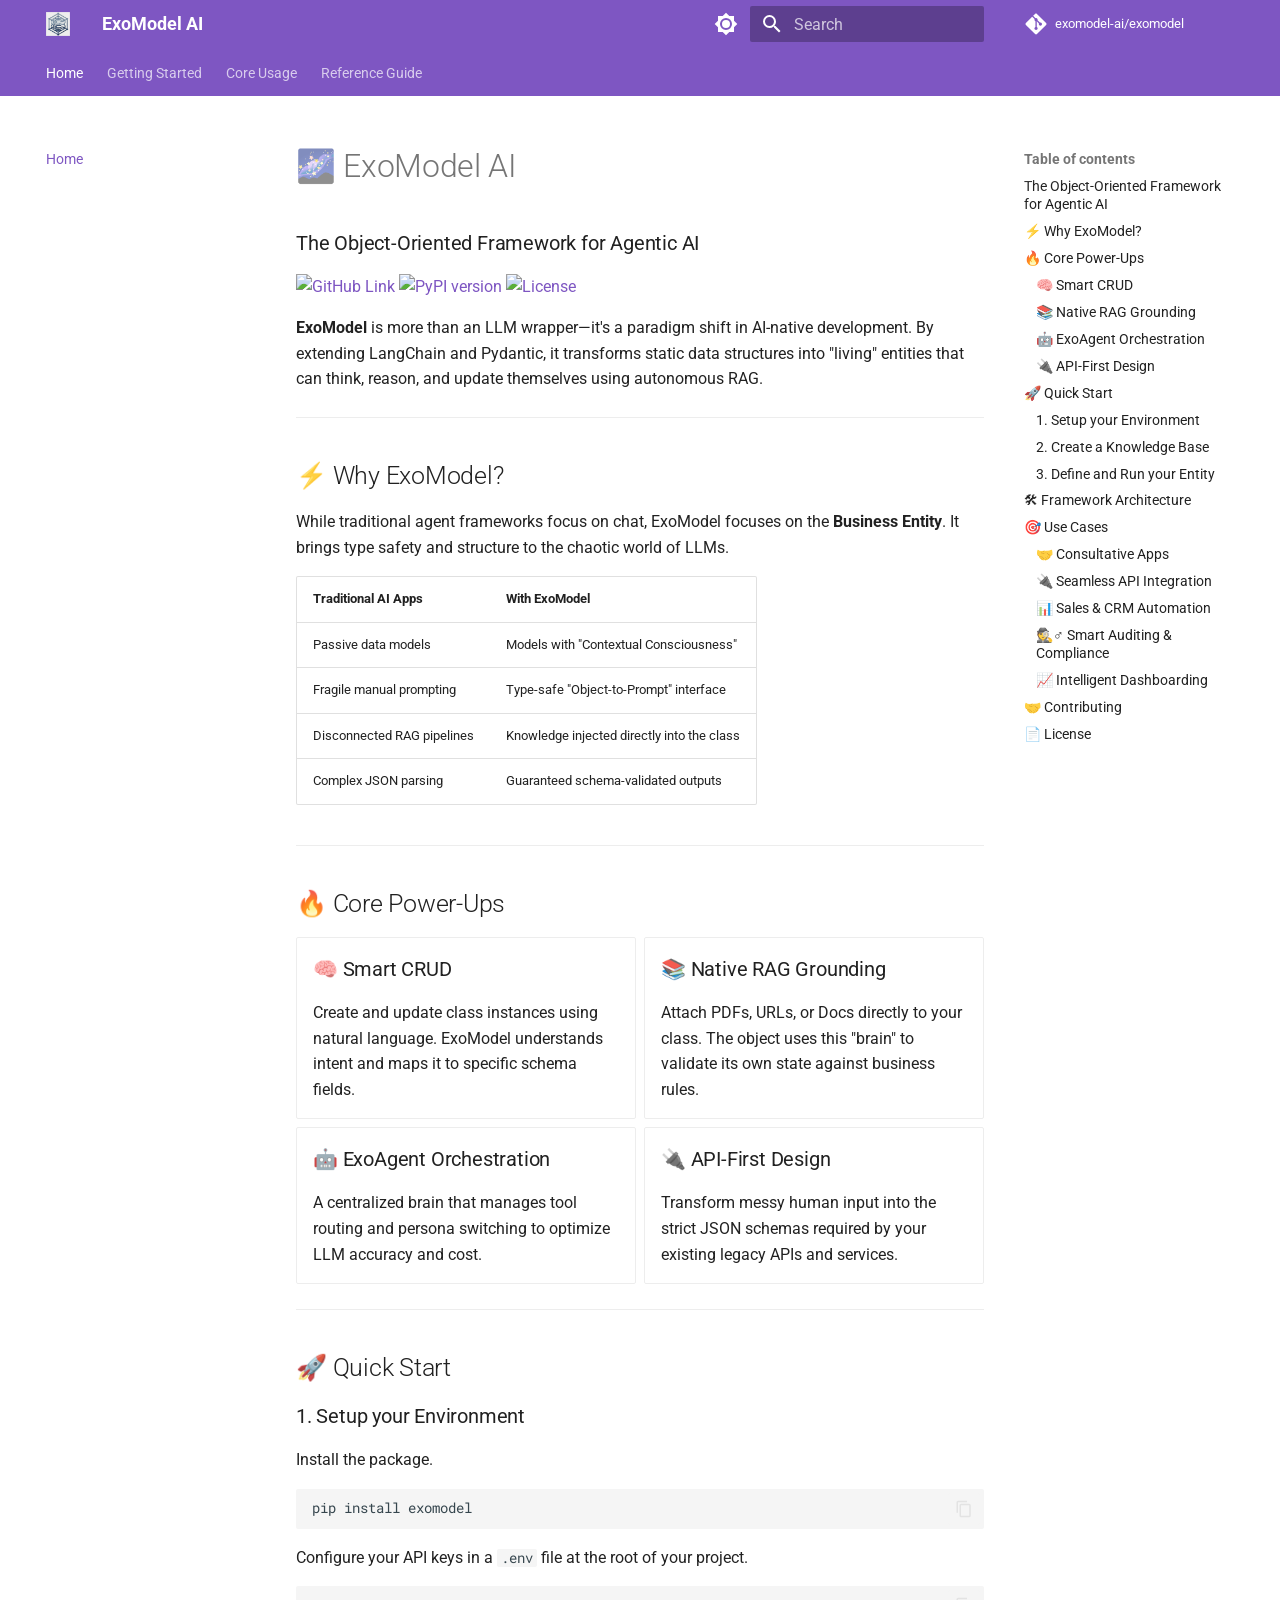
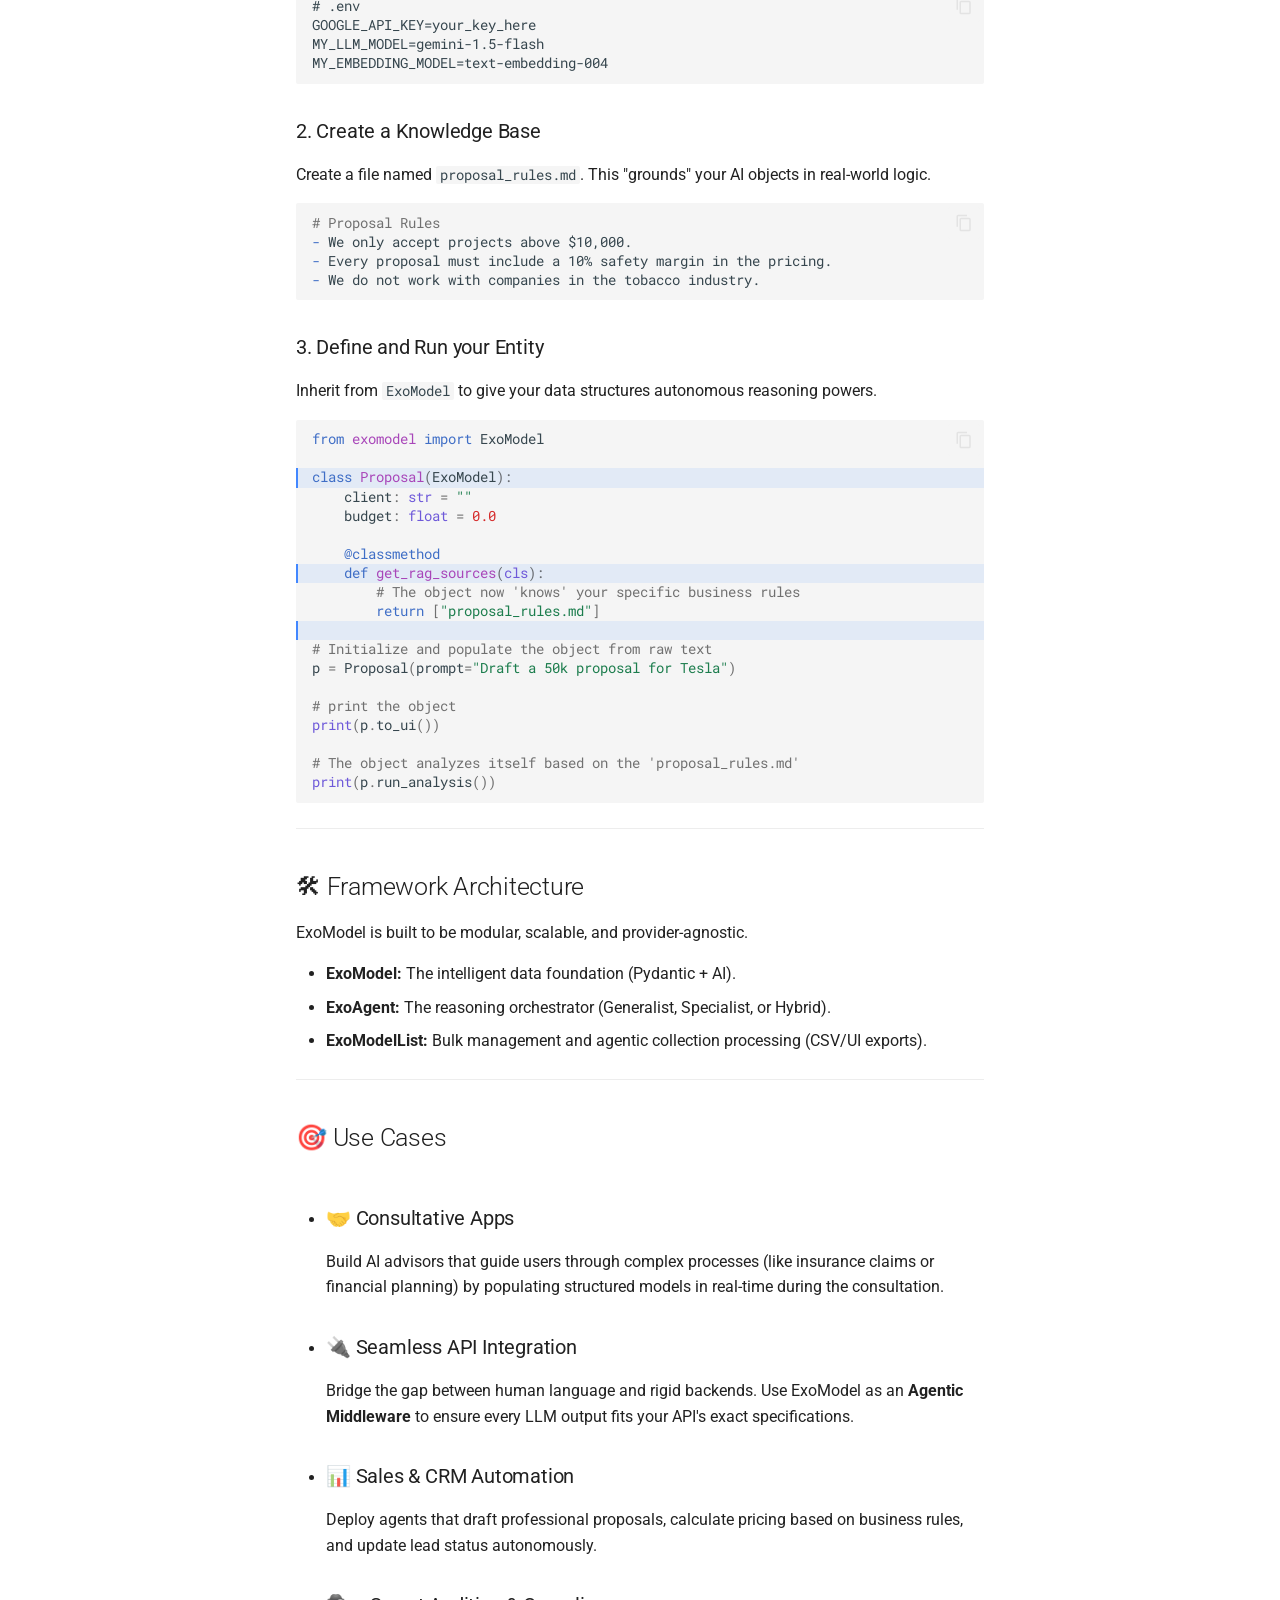
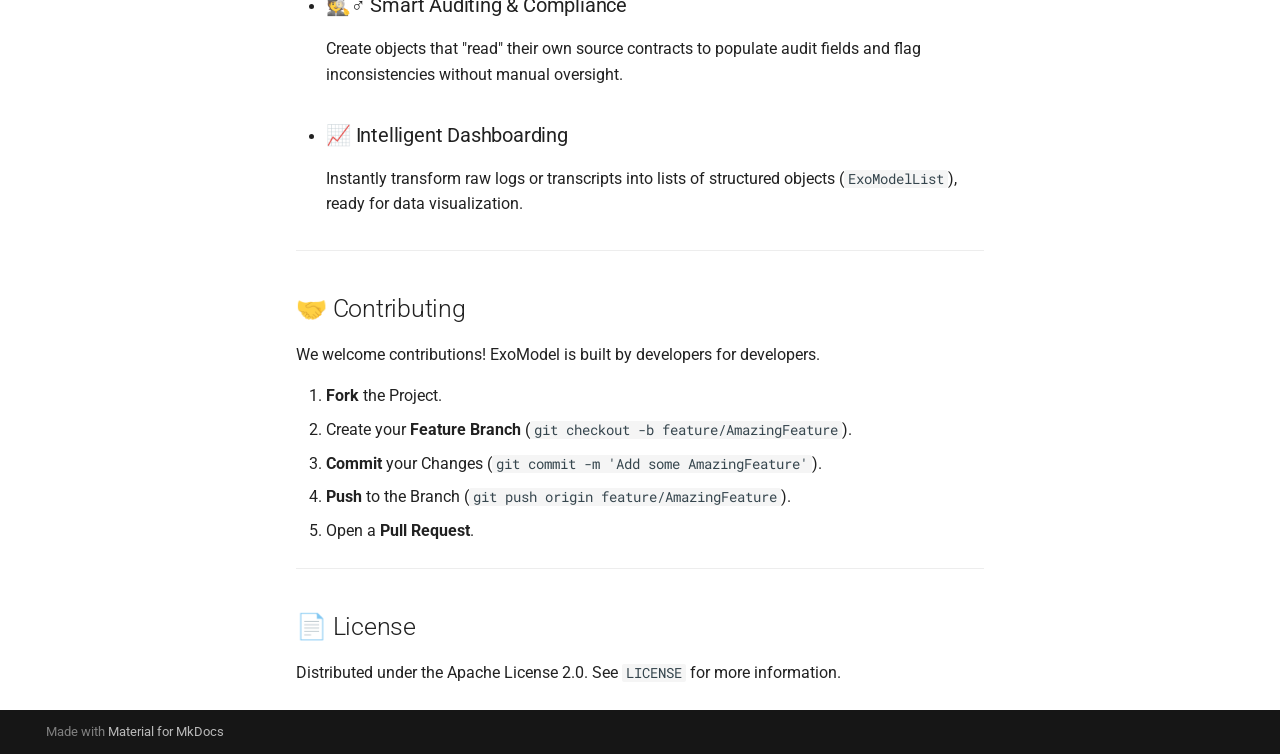
==== index.html @ 8e60407c "Deployed 3bc1220 with MkDocs version: 1.6.1" ====
<!doctype html>
<html lang="en" class="no-js">
  <head>
    
      <meta charset="utf-8">
      <meta name="viewport" content="width=device-width,initial-scale=1">
      
        <meta name="description" content="Object-Oriented Agentic AI Framework">
      
      
        <meta name="author" content="ExoModel Team">
      
      
        <link rel="canonical" href="https://exomodel.ai/">
      
      
      
        <link rel="next" href="getting-started/">
      
      
        
      
      
      <link rel="icon" href="assets/logo.png">
      <meta name="generator" content="mkdocs-1.6.1, mkdocs-material-9.7.6">
    
    
      
        <title>ExoModel AI</title>
      
    
    
      <link rel="stylesheet" href="assets/stylesheets/main.484c7ddc.min.css">
      
        
        <link rel="stylesheet" href="assets/stylesheets/palette.ab4e12ef.min.css">
      
      


    
    
      
    
    
      
        
        
        <link rel="preconnect" href="https://fonts.gstatic.com" crossorigin>
        <link rel="stylesheet" href="https://fonts.googleapis.com/css?family=Roboto:300,300i,400,400i,700,700i%7CRoboto+Mono:400,400i,700,700i&display=fallback">
        <style>:root{--md-text-font:"Roboto";--md-code-font:"Roboto Mono"}</style>
      
    
    
      <link rel="stylesheet" href="assets/_mkdocstrings.css">
    
    <script>__md_scope=new URL(".",location),__md_hash=e=>[...e].reduce(((e,_)=>(e<<5)-e+_.charCodeAt(0)),0),__md_get=(e,_=localStorage,t=__md_scope)=>JSON.parse(_.getItem(t.pathname+"."+e)),__md_set=(e,_,t=localStorage,a=__md_scope)=>{try{t.setItem(a.pathname+"."+e,JSON.stringify(_))}catch(e){}}</script>
    
      
  


  
  

<script id="__analytics">function __md_analytics(){function e(){dataLayer.push(arguments)}window.dataLayer=window.dataLayer||[],e("js",new Date),e("config","G-YH6DNQ1KSZ"),document.addEventListener("DOMContentLoaded",(function(){document.forms.search&&document.forms.search.query.addEventListener("blur",(function(){this.value&&e("event","search",{search_term:this.value})}));document$.subscribe((function(){var t=document.forms.feedback;if(void 0!==t)for(var a of t.querySelectorAll("[type=submit]"))a.addEventListener("click",(function(a){a.preventDefault();var n=document.location.pathname,d=this.getAttribute("data-md-value");e("event","feedback",{page:n,data:d}),t.firstElementChild.disabled=!0;var r=t.querySelector(".md-feedback__note [data-md-value='"+d+"']");r&&(r.hidden=!1)})),t.hidden=!1})),location$.subscribe((function(t){e("config","G-YH6DNQ1KSZ",{page_path:t.pathname})}))}));var t=document.createElement("script");t.async=!0,t.src="https://www.googletagmanager.com/gtag/js?id=G-YH6DNQ1KSZ",document.getElementById("__analytics").insertAdjacentElement("afterEnd",t)}</script>
  
    <script>"undefined"!=typeof __md_analytics&&__md_analytics()</script>
  

    
    
  </head>
  
  
    
    
      
    
    
    
    
    <body dir="ltr" data-md-color-scheme="default" data-md-color-primary="deep-purple" data-md-color-accent="indigo">
  
    
    <input class="md-toggle" data-md-toggle="drawer" type="checkbox" id="__drawer" autocomplete="off">
    <input class="md-toggle" data-md-toggle="search" type="checkbox" id="__search" autocomplete="off">
    <label class="md-overlay" for="__drawer"></label>
    <div data-md-component="skip">
      
        
        <a href="#exomodel-ai" class="md-skip">
          Skip to content
        </a>
      
    </div>
    <div data-md-component="announce">
      
    </div>
    
    
      

<header class="md-header" data-md-component="header">
  <nav class="md-header__inner md-grid" aria-label="Header">
    <a href="." title="ExoModel AI" class="md-header__button md-logo" aria-label="ExoModel AI" data-md-component="logo">
      
  <img src="assets/logo.png" alt="logo">

    </a>
    <label class="md-header__button md-icon" for="__drawer">
      
      <svg xmlns="http://www.w3.org/2000/svg" viewBox="0 0 24 24"><path d="M3 6h18v2H3zm0 5h18v2H3zm0 5h18v2H3z"/></svg>
    </label>
    <div class="md-header__title" data-md-component="header-title">
      <div class="md-header__ellipsis">
        <div class="md-header__topic">
          <span class="md-ellipsis">
            ExoModel AI
          </span>
        </div>
        <div class="md-header__topic" data-md-component="header-topic">
          <span class="md-ellipsis">
            
              Home
            
          </span>
        </div>
      </div>
    </div>
    
      
        <form class="md-header__option" data-md-component="palette">
  
    
    
    
    <input class="md-option" data-md-color-media="(prefers-color-scheme: light)" data-md-color-scheme="default" data-md-color-primary="deep-purple" data-md-color-accent="indigo"  aria-label="Switch to dark mode"  type="radio" name="__palette" id="__palette_0">
    
      <label class="md-header__button md-icon" title="Switch to dark mode" for="__palette_1" hidden>
        <svg xmlns="http://www.w3.org/2000/svg" viewBox="0 0 24 24"><path d="M12 8a4 4 0 0 0-4 4 4 4 0 0 0 4 4 4 4 0 0 0 4-4 4 4 0 0 0-4-4m0 10a6 6 0 0 1-6-6 6 6 0 0 1 6-6 6 6 0 0 1 6 6 6 6 0 0 1-6 6m8-9.31V4h-4.69L12 .69 8.69 4H4v4.69L.69 12 4 15.31V20h4.69L12 23.31 15.31 20H20v-4.69L23.31 12z"/></svg>
      </label>
    
  
    
    
    
    <input class="md-option" data-md-color-media="(prefers-color-scheme: dark)" data-md-color-scheme="slate" data-md-color-primary="deep-purple" data-md-color-accent="indigo"  aria-label="Switch to light mode"  type="radio" name="__palette" id="__palette_1">
    
      <label class="md-header__button md-icon" title="Switch to light mode" for="__palette_0" hidden>
        <svg xmlns="http://www.w3.org/2000/svg" viewBox="0 0 24 24"><path d="M12 18c-.89 0-1.74-.2-2.5-.55C11.56 16.5 13 14.42 13 12s-1.44-4.5-3.5-5.45C10.26 6.2 11.11 6 12 6a6 6 0 0 1 6 6 6 6 0 0 1-6 6m8-9.31V4h-4.69L12 .69 8.69 4H4v4.69L.69 12 4 15.31V20h4.69L12 23.31 15.31 20H20v-4.69L23.31 12z"/></svg>
      </label>
    
  
</form>
      
    
    
      <script>var palette=__md_get("__palette");if(palette&&palette.color){if("(prefers-color-scheme)"===palette.color.media){var media=matchMedia("(prefers-color-scheme: light)"),input=document.querySelector(media.matches?"[data-md-color-media='(prefers-color-scheme: light)']":"[data-md-color-media='(prefers-color-scheme: dark)']");palette.color.media=input.getAttribute("data-md-color-media"),palette.color.scheme=input.getAttribute("data-md-color-scheme"),palette.color.primary=input.getAttribute("data-md-color-primary"),palette.color.accent=input.getAttribute("data-md-color-accent")}for(var[key,value]of Object.entries(palette.color))document.body.setAttribute("data-md-color-"+key,value)}</script>
    
    
    
      
      
        <label class="md-header__button md-icon" for="__search">
          
          <svg xmlns="http://www.w3.org/2000/svg" viewBox="0 0 24 24"><path d="M9.5 3A6.5 6.5 0 0 1 16 9.5c0 1.61-.59 3.09-1.56 4.23l.27.27h.79l5 5-1.5 1.5-5-5v-.79l-.27-.27A6.52 6.52 0 0 1 9.5 16 6.5 6.5 0 0 1 3 9.5 6.5 6.5 0 0 1 9.5 3m0 2C7 5 5 7 5 9.5S7 14 9.5 14 14 12 14 9.5 12 5 9.5 5"/></svg>
        </label>
        <div class="md-search" data-md-component="search" role="dialog">
  <label class="md-search__overlay" for="__search"></label>
  <div class="md-search__inner" role="search">
    <form class="md-search__form" name="search">
      <input type="text" class="md-search__input" name="query" aria-label="Search" placeholder="Search" autocapitalize="off" autocorrect="off" autocomplete="off" spellcheck="false" data-md-component="search-query" required>
      <label class="md-search__icon md-icon" for="__search">
        
        <svg xmlns="http://www.w3.org/2000/svg" viewBox="0 0 24 24"><path d="M9.5 3A6.5 6.5 0 0 1 16 9.5c0 1.61-.59 3.09-1.56 4.23l.27.27h.79l5 5-1.5 1.5-5-5v-.79l-.27-.27A6.52 6.52 0 0 1 9.5 16 6.5 6.5 0 0 1 3 9.5 6.5 6.5 0 0 1 9.5 3m0 2C7 5 5 7 5 9.5S7 14 9.5 14 14 12 14 9.5 12 5 9.5 5"/></svg>
        
        <svg xmlns="http://www.w3.org/2000/svg" viewBox="0 0 24 24"><path d="M20 11v2H8l5.5 5.5-1.42 1.42L4.16 12l7.92-7.92L13.5 5.5 8 11z"/></svg>
      </label>
      <nav class="md-search__options" aria-label="Search">
        
        <button type="reset" class="md-search__icon md-icon" title="Clear" aria-label="Clear" tabindex="-1">
          
          <svg xmlns="http://www.w3.org/2000/svg" viewBox="0 0 24 24"><path d="M19 6.41 17.59 5 12 10.59 6.41 5 5 6.41 10.59 12 5 17.59 6.41 19 12 13.41 17.59 19 19 17.59 13.41 12z"/></svg>
        </button>
      </nav>
      
        <div class="md-search__suggest" data-md-component="search-suggest"></div>
      
    </form>
    <div class="md-search__output">
      <div class="md-search__scrollwrap" tabindex="0" data-md-scrollfix>
        <div class="md-search-result" data-md-component="search-result">
          <div class="md-search-result__meta">
            Initializing search
          </div>
          <ol class="md-search-result__list" role="presentation"></ol>
        </div>
      </div>
    </div>
  </div>
</div>
      
    
    
      <div class="md-header__source">
        <a href="https://github.com/exomodel-ai/exomodel" title="Go to repository" class="md-source" data-md-component="source">
  <div class="md-source__icon md-icon">
    
    <svg xmlns="http://www.w3.org/2000/svg" viewBox="0 0 448 512"><!--! Font Awesome Free 7.1.0 by @fontawesome - https://fontawesome.com License - https://fontawesome.com/license/free (Icons: CC BY 4.0, Fonts: SIL OFL 1.1, Code: MIT License) Copyright 2025 Fonticons, Inc.--><path d="M439.6 236.1 244 40.5c-5.4-5.5-12.8-8.5-20.4-8.5s-15 3-20.4 8.4L162.5 81l51.5 51.5c27.1-9.1 52.7 16.8 43.4 43.7l49.7 49.7c34.2-11.8 61.2 31 35.5 56.7-26.5 26.5-70.2-2.9-56-37.3L240.3 199v121.9c25.3 12.5 22.3 41.8 9.1 55-6.4 6.4-15.2 10.1-24.3 10.1s-17.8-3.6-24.3-10.1c-17.6-17.6-11.1-46.9 11.2-56v-123c-20.8-8.5-24.6-30.7-18.6-45L142.6 101 8.5 235.1C3 240.6 0 247.9 0 255.5s3 15 8.5 20.4l195.6 195.7c5.4 5.4 12.7 8.4 20.4 8.4s15-3 20.4-8.4l194.7-194.7c5.4-5.4 8.4-12.8 8.4-20.4s-3-15-8.4-20.4"/></svg>
  </div>
  <div class="md-source__repository">
    exomodel-ai/exomodel
  </div>
</a>
      </div>
    
  </nav>
  
</header>
    
    <div class="md-container" data-md-component="container">
      
      
        
          
            
<nav class="md-tabs" aria-label="Tabs" data-md-component="tabs">
  <div class="md-grid">
    <ul class="md-tabs__list">
      
        
  
  
  
    
  
  
    <li class="md-tabs__item md-tabs__item--active">
      <a href="." class="md-tabs__link">
        
  
  
    
  
  Home

      </a>
    </li>
  

      
        
  
  
  
  
    <li class="md-tabs__item">
      <a href="getting-started/" class="md-tabs__link">
        
  
  
    
  
  Getting Started

      </a>
    </li>
  

      
        
  
  
  
  
    <li class="md-tabs__item">
      <a href="usage/" class="md-tabs__link">
        
  
  
    
  
  Core Usage

      </a>
    </li>
  

      
        
  
  
  
  
    <li class="md-tabs__item">
      <a href="reference/" class="md-tabs__link">
        
  
  
    
  
  Reference Guide

      </a>
    </li>
  

      
    </ul>
  </div>
</nav>
          
        
      
      <main class="md-main" data-md-component="main">
        <div class="md-main__inner md-grid">
          
            
              
              <div class="md-sidebar md-sidebar--primary" data-md-component="sidebar" data-md-type="navigation" >
                <div class="md-sidebar__scrollwrap">
                  <div class="md-sidebar__inner">
                    


  


<nav class="md-nav md-nav--primary md-nav--lifted" aria-label="Navigation" data-md-level="0">
  <label class="md-nav__title" for="__drawer">
    <a href="." title="ExoModel AI" class="md-nav__button md-logo" aria-label="ExoModel AI" data-md-component="logo">
      
  <img src="assets/logo.png" alt="logo">

    </a>
    ExoModel AI
  </label>
  
    <div class="md-nav__source">
      <a href="https://github.com/exomodel-ai/exomodel" title="Go to repository" class="md-source" data-md-component="source">
  <div class="md-source__icon md-icon">
    
    <svg xmlns="http://www.w3.org/2000/svg" viewBox="0 0 448 512"><!--! Font Awesome Free 7.1.0 by @fontawesome - https://fontawesome.com License - https://fontawesome.com/license/free (Icons: CC BY 4.0, Fonts: SIL OFL 1.1, Code: MIT License) Copyright 2025 Fonticons, Inc.--><path d="M439.6 236.1 244 40.5c-5.4-5.5-12.8-8.5-20.4-8.5s-15 3-20.4 8.4L162.5 81l51.5 51.5c27.1-9.1 52.7 16.8 43.4 43.7l49.7 49.7c34.2-11.8 61.2 31 35.5 56.7-26.5 26.5-70.2-2.9-56-37.3L240.3 199v121.9c25.3 12.5 22.3 41.8 9.1 55-6.4 6.4-15.2 10.1-24.3 10.1s-17.8-3.6-24.3-10.1c-17.6-17.6-11.1-46.9 11.2-56v-123c-20.8-8.5-24.6-30.7-18.6-45L142.6 101 8.5 235.1C3 240.6 0 247.9 0 255.5s3 15 8.5 20.4l195.6 195.7c5.4 5.4 12.7 8.4 20.4 8.4s15-3 20.4-8.4l194.7-194.7c5.4-5.4 8.4-12.8 8.4-20.4s-3-15-8.4-20.4"/></svg>
  </div>
  <div class="md-source__repository">
    exomodel-ai/exomodel
  </div>
</a>
    </div>
  
  <ul class="md-nav__list" data-md-scrollfix>
    
      
      
  
  
    
  
  
  
    <li class="md-nav__item md-nav__item--active">
      
      <input class="md-nav__toggle md-toggle" type="checkbox" id="__toc">
      
      
        
      
      
        <label class="md-nav__link md-nav__link--active" for="__toc">
          
  
  
  <span class="md-ellipsis">
    
  
    Home
  

    
  </span>
  
  

          <span class="md-nav__icon md-icon"></span>
        </label>
      
      <a href="." class="md-nav__link md-nav__link--active">
        
  
  
  <span class="md-ellipsis">
    
  
    Home
  

    
  </span>
  
  

      </a>
      
        

<nav class="md-nav md-nav--secondary" aria-label="Table of contents">
  
  
  
    
  
  
    <label class="md-nav__title" for="__toc">
      <span class="md-nav__icon md-icon"></span>
      Table of contents
    </label>
    <ul class="md-nav__list" data-md-component="toc" data-md-scrollfix>
      
        <li class="md-nav__item">
  <a href="#the-object-oriented-framework-for-agentic-ai" class="md-nav__link">
    <span class="md-ellipsis">
      
        The Object-Oriented Framework for Agentic AI
      
    </span>
  </a>
  
</li>
      
        <li class="md-nav__item">
  <a href="#why-exomodel" class="md-nav__link">
    <span class="md-ellipsis">
      
        ⚡ Why ExoModel?
      
    </span>
  </a>
  
</li>
      
        <li class="md-nav__item">
  <a href="#core-power-ups" class="md-nav__link">
    <span class="md-ellipsis">
      
        🔥 Core Power-Ups
      
    </span>
  </a>
  
    <nav class="md-nav" aria-label="🔥 Core Power-Ups">
      <ul class="md-nav__list">
        
          <li class="md-nav__item">
  <a href="#smart-crud" class="md-nav__link">
    <span class="md-ellipsis">
      
        🧠 Smart CRUD
      
    </span>
  </a>
  
</li>
        
          <li class="md-nav__item">
  <a href="#native-rag-grounding" class="md-nav__link">
    <span class="md-ellipsis">
      
        📚 Native RAG Grounding
      
    </span>
  </a>
  
</li>
        
          <li class="md-nav__item">
  <a href="#exoagent-orchestration" class="md-nav__link">
    <span class="md-ellipsis">
      
        🤖 ExoAgent Orchestration
      
    </span>
  </a>
  
</li>
        
          <li class="md-nav__item">
  <a href="#api-first-design" class="md-nav__link">
    <span class="md-ellipsis">
      
        🔌 API-First Design
      
    </span>
  </a>
  
</li>
        
      </ul>
    </nav>
  
</li>
      
        <li class="md-nav__item">
  <a href="#quick-start" class="md-nav__link">
    <span class="md-ellipsis">
      
        🚀 Quick Start
      
    </span>
  </a>
  
    <nav class="md-nav" aria-label="🚀 Quick Start">
      <ul class="md-nav__list">
        
          <li class="md-nav__item">
  <a href="#1-setup-your-environment" class="md-nav__link">
    <span class="md-ellipsis">
      
        1. Setup your Environment
      
    </span>
  </a>
  
</li>
        
          <li class="md-nav__item">
  <a href="#2-create-a-knowledge-base" class="md-nav__link">
    <span class="md-ellipsis">
      
        2. Create a Knowledge Base
      
    </span>
  </a>
  
</li>
        
          <li class="md-nav__item">
  <a href="#3-define-and-run-your-entity" class="md-nav__link">
    <span class="md-ellipsis">
      
        3. Define and Run your Entity
      
    </span>
  </a>
  
</li>
        
      </ul>
    </nav>
  
</li>
      
        <li class="md-nav__item">
  <a href="#framework-architecture" class="md-nav__link">
    <span class="md-ellipsis">
      
        🛠 Framework Architecture
      
    </span>
  </a>
  
</li>
      
        <li class="md-nav__item">
  <a href="#use-cases" class="md-nav__link">
    <span class="md-ellipsis">
      
        🎯 Use Cases
      
    </span>
  </a>
  
    <nav class="md-nav" aria-label="🎯 Use Cases">
      <ul class="md-nav__list">
        
          <li class="md-nav__item">
  <a href="#consultative-apps" class="md-nav__link">
    <span class="md-ellipsis">
      
        🤝 Consultative Apps
      
    </span>
  </a>
  
</li>
        
          <li class="md-nav__item">
  <a href="#seamless-api-integration" class="md-nav__link">
    <span class="md-ellipsis">
      
        🔌 Seamless API Integration
      
    </span>
  </a>
  
</li>
        
          <li class="md-nav__item">
  <a href="#sales-crm-automation" class="md-nav__link">
    <span class="md-ellipsis">
      
        📊 Sales &amp; CRM Automation
      
    </span>
  </a>
  
</li>
        
          <li class="md-nav__item">
  <a href="#smart-auditing-compliance" class="md-nav__link">
    <span class="md-ellipsis">
      
        🕵️♂️ Smart Auditing &amp; Compliance
      
    </span>
  </a>
  
</li>
        
          <li class="md-nav__item">
  <a href="#intelligent-dashboarding" class="md-nav__link">
    <span class="md-ellipsis">
      
        📈 Intelligent Dashboarding
      
    </span>
  </a>
  
</li>
        
      </ul>
    </nav>
  
</li>
      
        <li class="md-nav__item">
  <a href="#contributing" class="md-nav__link">
    <span class="md-ellipsis">
      
        🤝 Contributing
      
    </span>
  </a>
  
</li>
      
        <li class="md-nav__item">
  <a href="#license" class="md-nav__link">
    <span class="md-ellipsis">
      
        📄 License
      
    </span>
  </a>
  
</li>
      
    </ul>
  
</nav>
      
    </li>
  

    
      
      
  
  
  
  
    <li class="md-nav__item">
      <a href="getting-started/" class="md-nav__link">
        
  
  
  <span class="md-ellipsis">
    
  
    Getting Started
  

    
  </span>
  
  

      </a>
    </li>
  

    
      
      
  
  
  
  
    <li class="md-nav__item">
      <a href="usage/" class="md-nav__link">
        
  
  
  <span class="md-ellipsis">
    
  
    Core Usage
  

    
  </span>
  
  

      </a>
    </li>
  

    
      
      
  
  
  
  
    <li class="md-nav__item">
      <a href="reference/" class="md-nav__link">
        
  
  
  <span class="md-ellipsis">
    
  
    Reference Guide
  

    
  </span>
  
  

      </a>
    </li>
  

    
  </ul>
</nav>
                  </div>
                </div>
              </div>
            
            
              
              <div class="md-sidebar md-sidebar--secondary" data-md-component="sidebar" data-md-type="toc" >
                <div class="md-sidebar__scrollwrap">
                  <div class="md-sidebar__inner">
                    

<nav class="md-nav md-nav--secondary" aria-label="Table of contents">
  
  
  
    
  
  
    <label class="md-nav__title" for="__toc">
      <span class="md-nav__icon md-icon"></span>
      Table of contents
    </label>
    <ul class="md-nav__list" data-md-component="toc" data-md-scrollfix>
      
        <li class="md-nav__item">
  <a href="#the-object-oriented-framework-for-agentic-ai" class="md-nav__link">
    <span class="md-ellipsis">
      
        The Object-Oriented Framework for Agentic AI
      
    </span>
  </a>
  
</li>
      
        <li class="md-nav__item">
  <a href="#why-exomodel" class="md-nav__link">
    <span class="md-ellipsis">
      
        ⚡ Why ExoModel?
      
    </span>
  </a>
  
</li>
      
        <li class="md-nav__item">
  <a href="#core-power-ups" class="md-nav__link">
    <span class="md-ellipsis">
      
        🔥 Core Power-Ups
      
    </span>
  </a>
  
    <nav class="md-nav" aria-label="🔥 Core Power-Ups">
      <ul class="md-nav__list">
        
          <li class="md-nav__item">
  <a href="#smart-crud" class="md-nav__link">
    <span class="md-ellipsis">
      
        🧠 Smart CRUD
      
    </span>
  </a>
  
</li>
        
          <li class="md-nav__item">
  <a href="#native-rag-grounding" class="md-nav__link">
    <span class="md-ellipsis">
      
        📚 Native RAG Grounding
      
    </span>
  </a>
  
</li>
        
          <li class="md-nav__item">
  <a href="#exoagent-orchestration" class="md-nav__link">
    <span class="md-ellipsis">
      
        🤖 ExoAgent Orchestration
      
    </span>
  </a>
  
</li>
        
          <li class="md-nav__item">
  <a href="#api-first-design" class="md-nav__link">
    <span class="md-ellipsis">
      
        🔌 API-First Design
      
    </span>
  </a>
  
</li>
        
      </ul>
    </nav>
  
</li>
      
        <li class="md-nav__item">
  <a href="#quick-start" class="md-nav__link">
    <span class="md-ellipsis">
      
        🚀 Quick Start
      
    </span>
  </a>
  
    <nav class="md-nav" aria-label="🚀 Quick Start">
      <ul class="md-nav__list">
        
          <li class="md-nav__item">
  <a href="#1-setup-your-environment" class="md-nav__link">
    <span class="md-ellipsis">
      
        1. Setup your Environment
      
    </span>
  </a>
  
</li>
        
          <li class="md-nav__item">
  <a href="#2-create-a-knowledge-base" class="md-nav__link">
    <span class="md-ellipsis">
      
        2. Create a Knowledge Base
      
    </span>
  </a>
  
</li>
        
          <li class="md-nav__item">
  <a href="#3-define-and-run-your-entity" class="md-nav__link">
    <span class="md-ellipsis">
      
        3. Define and Run your Entity
      
    </span>
  </a>
  
</li>
        
      </ul>
    </nav>
  
</li>
      
        <li class="md-nav__item">
  <a href="#framework-architecture" class="md-nav__link">
    <span class="md-ellipsis">
      
        🛠 Framework Architecture
      
    </span>
  </a>
  
</li>
      
        <li class="md-nav__item">
  <a href="#use-cases" class="md-nav__link">
    <span class="md-ellipsis">
      
        🎯 Use Cases
      
    </span>
  </a>
  
    <nav class="md-nav" aria-label="🎯 Use Cases">
      <ul class="md-nav__list">
        
          <li class="md-nav__item">
  <a href="#consultative-apps" class="md-nav__link">
    <span class="md-ellipsis">
      
        🤝 Consultative Apps
      
    </span>
  </a>
  
</li>
        
          <li class="md-nav__item">
  <a href="#seamless-api-integration" class="md-nav__link">
    <span class="md-ellipsis">
      
        🔌 Seamless API Integration
      
    </span>
  </a>
  
</li>
        
          <li class="md-nav__item">
  <a href="#sales-crm-automation" class="md-nav__link">
    <span class="md-ellipsis">
      
        📊 Sales &amp; CRM Automation
      
    </span>
  </a>
  
</li>
        
          <li class="md-nav__item">
  <a href="#smart-auditing-compliance" class="md-nav__link">
    <span class="md-ellipsis">
      
        🕵️♂️ Smart Auditing &amp; Compliance
      
    </span>
  </a>
  
</li>
        
          <li class="md-nav__item">
  <a href="#intelligent-dashboarding" class="md-nav__link">
    <span class="md-ellipsis">
      
        📈 Intelligent Dashboarding
      
    </span>
  </a>
  
</li>
        
      </ul>
    </nav>
  
</li>
      
        <li class="md-nav__item">
  <a href="#contributing" class="md-nav__link">
    <span class="md-ellipsis">
      
        🤝 Contributing
      
    </span>
  </a>
  
</li>
      
        <li class="md-nav__item">
  <a href="#license" class="md-nav__link">
    <span class="md-ellipsis">
      
        📄 License
      
    </span>
  </a>
  
</li>
      
    </ul>
  
</nav>
                  </div>
                </div>
              </div>
            
          
          
            <div class="md-content" data-md-component="content">
              
              <article class="md-content__inner md-typeset">
                
                  


  
  


<h1 id="exomodel-ai">🌌 ExoModel AI</h1>
<h3 id="the-object-oriented-framework-for-agentic-ai">The Object-Oriented Framework for Agentic AI</h3>
<p><a href="https://github.com/exomodel-ai/exomodel"><img alt="GitHub Link" src="https://img.shields.io/badge/GitHub-Link-blue" /></a>
<a href="https://pypi.org/project/exomodel/"><img alt="PyPI version" src="https://img.shields.io/pypi/v/exomodel?color=blue" /></a>
<a href="https://github.com/exomodel-ai/exomodel/blob/main/LICENSE"><img alt="License" src="https://img.shields.io/github/license/exomodel-ai/exomodel" /></a></p>
<p><strong>ExoModel</strong> is more than an LLM wrapper—it's a paradigm shift in AI-native development. By extending LangChain and Pydantic, it transforms static data structures into "living" entities that can think, reason, and update themselves using autonomous RAG.</p>
<hr />
<h2 id="why-exomodel">⚡ Why ExoModel?</h2>
<p>While traditional agent frameworks focus on chat, ExoModel focuses on the <strong>Business Entity</strong>. It brings type safety and structure to the chaotic world of LLMs.</p>
<table>
<thead>
<tr>
<th style="text-align: left;">Traditional AI Apps</th>
<th style="text-align: left;">With ExoModel</th>
</tr>
</thead>
<tbody>
<tr>
<td style="text-align: left;">Passive data models</td>
<td style="text-align: left;">Models with "Contextual Consciousness"</td>
</tr>
<tr>
<td style="text-align: left;">Fragile manual prompting</td>
<td style="text-align: left;">Type-safe "Object-to-Prompt" interface</td>
</tr>
<tr>
<td style="text-align: left;">Disconnected RAG pipelines</td>
<td style="text-align: left;">Knowledge injected directly into the class</td>
</tr>
<tr>
<td style="text-align: left;">Complex JSON parsing</td>
<td style="text-align: left;">Guaranteed schema-validated outputs</td>
</tr>
</tbody>
</table>
<hr />
<h2 id="core-power-ups">🔥 Core Power-Ups</h2>
<div class="grid cards">
<ul>
<li>
<h3 id="smart-crud">🧠 Smart CRUD</h3>
<p>Create and update class instances using natural language. ExoModel understands intent and maps it to specific schema fields.</p>
</li>
<li>
<h3 id="native-rag-grounding">📚 Native RAG Grounding</h3>
<p>Attach PDFs, URLs, or Docs directly to your class. The object uses this "brain" to validate its own state against business rules.</p>
</li>
<li>
<h3 id="exoagent-orchestration">🤖 ExoAgent Orchestration</h3>
<p>A centralized brain that manages tool routing and persona switching to optimize LLM accuracy and cost.</p>
</li>
<li>
<h3 id="api-first-design">🔌 API-First Design</h3>
<p>Transform messy human input into the strict JSON schemas required by your existing legacy APIs and services.</p>
</li>
</ul>
</div>
<hr />
<h2 id="quick-start">🚀 Quick Start</h2>
<h3 id="1-setup-your-environment">1. Setup your Environment</h3>
<p>Install the package. </p>
<div class="highlight"><pre><span></span><code><a id="__codelineno-0-1" name="__codelineno-0-1" href="#__codelineno-0-1"></a>pip<span class="w"> </span>install<span class="w"> </span>exomodel
</code></pre></div>
<p>Configure your API keys in a <code>.env</code> file at the root of your project.</p>
<div class="highlight"><pre><span></span><code><a id="__codelineno-1-1" name="__codelineno-1-1" href="#__codelineno-1-1"></a># .env
<a id="__codelineno-1-2" name="__codelineno-1-2" href="#__codelineno-1-2"></a>GOOGLE_API_KEY=your_key_here
<a id="__codelineno-1-3" name="__codelineno-1-3" href="#__codelineno-1-3"></a>MY_LLM_MODEL=gemini-1.5-flash
<a id="__codelineno-1-4" name="__codelineno-1-4" href="#__codelineno-1-4"></a>MY_EMBEDDING_MODEL=text-embedding-004
</code></pre></div>
<h3 id="2-create-a-knowledge-base">2. Create a Knowledge Base</h3>
<p>Create a file named <code>proposal_rules.md</code>. This "grounds" your AI objects in real-world logic.</p>
<div class="highlight"><pre><span></span><code><a id="__codelineno-2-1" name="__codelineno-2-1" href="#__codelineno-2-1"></a><span class="gh"># Proposal Rules</span>
<a id="__codelineno-2-2" name="__codelineno-2-2" href="#__codelineno-2-2"></a><span class="k">-</span><span class="w"> </span>We only accept projects above $10,000.
<a id="__codelineno-2-3" name="__codelineno-2-3" href="#__codelineno-2-3"></a><span class="k">-</span><span class="w"> </span>Every proposal must include a 10% safety margin in the pricing.
<a id="__codelineno-2-4" name="__codelineno-2-4" href="#__codelineno-2-4"></a><span class="k">-</span><span class="w"> </span>We do not work with companies in the tobacco industry.
</code></pre></div>
<h3 id="3-define-and-run-your-entity">3. Define and Run your Entity</h3>
<p>Inherit from <code>ExoModel</code> to give your data structures autonomous reasoning powers.</p>
<div class="highlight"><pre><span></span><code><a id="__codelineno-3-1" name="__codelineno-3-1" href="#__codelineno-3-1"></a><span class="kn">from</span><span class="w"> </span><span class="nn">exomodel</span><span class="w"> </span><span class="kn">import</span> <span class="n">ExoModel</span>
<a id="__codelineno-3-2" name="__codelineno-3-2" href="#__codelineno-3-2"></a>
<a id="__codelineno-3-3" name="__codelineno-3-3" href="#__codelineno-3-3"></a><span class="hll"><span class="k">class</span><span class="w"> </span><span class="nc">Proposal</span><span class="p">(</span><span class="n">ExoModel</span><span class="p">):</span>
</span><a id="__codelineno-3-4" name="__codelineno-3-4" href="#__codelineno-3-4"></a>    <span class="n">client</span><span class="p">:</span> <span class="nb">str</span> <span class="o">=</span> <span class="s2">&quot;&quot;</span>
<a id="__codelineno-3-5" name="__codelineno-3-5" href="#__codelineno-3-5"></a>    <span class="n">budget</span><span class="p">:</span> <span class="nb">float</span> <span class="o">=</span> <span class="mf">0.0</span>
<a id="__codelineno-3-6" name="__codelineno-3-6" href="#__codelineno-3-6"></a>
<a id="__codelineno-3-7" name="__codelineno-3-7" href="#__codelineno-3-7"></a>    <span class="nd">@classmethod</span>
<a id="__codelineno-3-8" name="__codelineno-3-8" href="#__codelineno-3-8"></a><span class="hll">    <span class="k">def</span><span class="w"> </span><span class="nf">get_rag_sources</span><span class="p">(</span><span class="bp">cls</span><span class="p">):</span>
</span><a id="__codelineno-3-9" name="__codelineno-3-9" href="#__codelineno-3-9"></a>        <span class="c1"># The object now &#39;knows&#39; your specific business rules</span>
<a id="__codelineno-3-10" name="__codelineno-3-10" href="#__codelineno-3-10"></a>        <span class="k">return</span> <span class="p">[</span><span class="s2">&quot;proposal_rules.md&quot;</span><span class="p">]</span>
<a id="__codelineno-3-11" name="__codelineno-3-11" href="#__codelineno-3-11"></a><span class="hll">
</span><a id="__codelineno-3-12" name="__codelineno-3-12" href="#__codelineno-3-12"></a><span class="c1"># Initialize and populate the object from raw text</span>
<a id="__codelineno-3-13" name="__codelineno-3-13" href="#__codelineno-3-13"></a><span class="n">p</span> <span class="o">=</span> <span class="n">Proposal</span><span class="p">(</span><span class="n">prompt</span><span class="o">=</span><span class="s2">&quot;Draft a 50k proposal for Tesla&quot;</span><span class="p">)</span>
<a id="__codelineno-3-14" name="__codelineno-3-14" href="#__codelineno-3-14"></a>
<a id="__codelineno-3-15" name="__codelineno-3-15" href="#__codelineno-3-15"></a><span class="c1"># print the object</span>
<a id="__codelineno-3-16" name="__codelineno-3-16" href="#__codelineno-3-16"></a><span class="nb">print</span><span class="p">(</span><span class="n">p</span><span class="o">.</span><span class="n">to_ui</span><span class="p">())</span>
<a id="__codelineno-3-17" name="__codelineno-3-17" href="#__codelineno-3-17"></a>
<a id="__codelineno-3-18" name="__codelineno-3-18" href="#__codelineno-3-18"></a><span class="c1"># The object analyzes itself based on the &#39;proposal_rules.md&#39;</span>
<a id="__codelineno-3-19" name="__codelineno-3-19" href="#__codelineno-3-19"></a><span class="nb">print</span><span class="p">(</span><span class="n">p</span><span class="o">.</span><span class="n">run_analysis</span><span class="p">())</span> 
</code></pre></div>
<hr />
<h2 id="framework-architecture">🛠 Framework Architecture</h2>
<p>ExoModel is built to be modular, scalable, and provider-agnostic.</p>
<ul>
<li><strong>ExoModel:</strong> The intelligent data foundation (Pydantic + AI).</li>
<li><strong>ExoAgent:</strong> The reasoning orchestrator (Generalist, Specialist, or Hybrid).</li>
<li><strong>ExoModelList:</strong> Bulk management and agentic collection processing (CSV/UI exports).</li>
</ul>
<hr />
<h2 id="use-cases">🎯 Use Cases</h2>
<ul>
<li>
<h3 id="consultative-apps">🤝 Consultative Apps</h3>
<p>Build AI advisors that guide users through complex processes (like insurance claims or financial planning) by populating structured models in real-time during the consultation.</p>
</li>
<li>
<h3 id="seamless-api-integration">🔌 Seamless API Integration</h3>
<p>Bridge the gap between human language and rigid backends. Use ExoModel as an <strong>Agentic Middleware</strong> to ensure every LLM output fits your API's exact specifications.</p>
</li>
<li>
<h3 id="sales-crm-automation">📊 Sales &amp; CRM Automation</h3>
<p>Deploy agents that draft professional proposals, calculate pricing based on business rules, and update lead status autonomously.</p>
</li>
<li>
<h3 id="smart-auditing-compliance">🕵️♂️ Smart Auditing &amp; Compliance</h3>
<p>Create objects that "read" their own source contracts to populate audit fields and flag inconsistencies without manual oversight.</p>
</li>
<li>
<h3 id="intelligent-dashboarding">📈 Intelligent Dashboarding</h3>
<p>Instantly transform raw logs or transcripts into lists of structured objects (<code>ExoModelList</code>), ready for data visualization.</p>
</li>
</ul>
<hr />
<h2 id="contributing">🤝 Contributing</h2>
<p>We welcome contributions! ExoModel is built by developers for developers.</p>
<ol>
<li><strong>Fork</strong> the Project.</li>
<li>Create your <strong>Feature Branch</strong> (<code>git checkout -b feature/AmazingFeature</code>).</li>
<li><strong>Commit</strong> your Changes (<code>git commit -m 'Add some AmazingFeature'</code>).</li>
<li><strong>Push</strong> to the Branch (<code>git push origin feature/AmazingFeature</code>).</li>
<li>Open a <strong>Pull Request</strong>.</li>
</ol>
<hr />
<h2 id="license">📄 License</h2>
<p>Distributed under the Apache License 2.0. See <code>LICENSE</code> for more information.</p>









  




                
              </article>
            </div>
          
          
<script>var target=document.getElementById(location.hash.slice(1));target&&target.name&&(target.checked=target.name.startsWith("__tabbed_"))</script>
        </div>
        
          <button type="button" class="md-top md-icon" data-md-component="top" hidden>
  
  <svg xmlns="http://www.w3.org/2000/svg" viewBox="0 0 24 24"><path d="M13 20h-2V8l-5.5 5.5-1.42-1.42L12 4.16l7.92 7.92-1.42 1.42L13 8z"/></svg>
  Back to top
</button>
        
      </main>
      
        <footer class="md-footer">
  
  <div class="md-footer-meta md-typeset">
    <div class="md-footer-meta__inner md-grid">
      <div class="md-copyright">
  
  
    Made with
    <a href="https://squidfunk.github.io/mkdocs-material/" target="_blank" rel="noopener">
      Material for MkDocs
    </a>
  
</div>
      
    </div>
  </div>
</footer>
      
    </div>
    <div class="md-dialog" data-md-component="dialog">
      <div class="md-dialog__inner md-typeset"></div>
    </div>
    
    
    
      
      
      <script id="__config" type="application/json">{"annotate": null, "base": ".", "features": ["navigation.tabs", "navigation.sections", "navigation.top", "search.suggest", "search.highlight", "content.code.copy", "content.code.annotate"], "search": "assets/javascripts/workers/search.2c215733.min.js", "tags": null, "translations": {"clipboard.copied": "Copied to clipboard", "clipboard.copy": "Copy to clipboard", "search.result.more.one": "1 more on this page", "search.result.more.other": "# more on this page", "search.result.none": "No matching documents", "search.result.one": "1 matching document", "search.result.other": "# matching documents", "search.result.placeholder": "Type to start searching", "search.result.term.missing": "Missing", "select.version": "Select version"}, "version": null}</script>
    
    
      <script src="assets/javascripts/bundle.79ae519e.min.js"></script>
      
    
  </body>
</html>
---- assets/stylesheets/main.484c7ddc.min.css ----
@charset "UTF-8";html{-webkit-text-size-adjust:none;-moz-text-size-adjust:none;text-size-adjust:none;box-sizing:border-box}*,:after,:before{box-sizing:inherit}@media (prefers-reduced-motion){*,:after,:before{transition:none!important}}body{margin:0}a,button,input,label{-webkit-tap-highlight-color:transparent}a{color:inherit;text-decoration:none}hr{border:0;box-sizing:initial;display:block;height:.05rem;overflow:visible;padding:0}small{font-size:80%}sub,sup{line-height:1em}img{border-style:none}table{border-collapse:initial;border-spacing:0}td,th{font-weight:400;vertical-align:top}button{background:#0000;border:0;font-family:inherit;font-size:inherit;margin:0;padding:0}input{border:0;outline:none}:root{--md-primary-fg-color:#4051b5;--md-primary-fg-color--light:#5d6cc0;--md-primary-fg-color--dark:#303fa1;--md-primary-bg-color:#fff;--md-primary-bg-color--light:#ffffffb3;--md-accent-fg-color:#526cfe;--md-accent-fg-color--transparent:#526cfe1a;--md-accent-bg-color:#fff;--md-accent-bg-color--light:#ffffffb3}[data-md-color-scheme=default]{color-scheme:light}[data-md-color-scheme=default] img[src$="#gh-dark-mode-only"],[data-md-color-scheme=default] img[src$="#only-dark"]{display:none}:root,[data-md-color-scheme=default]{--md-hue:225deg;--md-default-fg-color:#000000de;--md-default-fg-color--light:#0000008a;--md-default-fg-color--lighter:#00000052;--md-default-fg-color--lightest:#00000012;--md-default-bg-color:#fff;--md-default-bg-color--light:#ffffffb3;--md-default-bg-color--lighter:#ffffff4d;--md-default-bg-color--lightest:#ffffff1f;--md-code-fg-color:#36464e;--md-code-bg-color:#f5f5f5;--md-code-bg-color--light:#f5f5f5b3;--md-code-bg-color--lighter:#f5f5f54d;--md-code-hl-color:#4287ff;--md-code-hl-color--light:#4287ff1a;--md-code-hl-number-color:#d52a2a;--md-code-hl-special-color:#db1457;--md-code-hl-function-color:#a846b9;--md-code-hl-constant-color:#6e59d9;--md-code-hl-keyword-color:#3f6ec6;--md-code-hl-string-color:#1c7d4d;--md-code-hl-name-color:var(--md-code-fg-color);--md-code-hl-operator-color:var(--md-default-fg-color--light);--md-code-hl-punctuation-color:var(--md-default-fg-color--light);--md-code-hl-comment-color:var(--md-default-fg-color--light);--md-code-hl-generic-color:var(--md-default-fg-color--light);--md-code-hl-variable-color:var(--md-default-fg-color--light);--md-typeset-color:var(--md-default-fg-color);--md-typeset-a-color:var(--md-primary-fg-color);--md-typeset-del-color:#f5503d26;--md-typeset-ins-color:#0bd57026;--md-typeset-kbd-color:#fafafa;--md-typeset-kbd-accent-color:#fff;--md-typeset-kbd-border-color:#b8b8b8;--md-typeset-mark-color:#ffff0080;--md-typeset-table-color:#0000001f;--md-typeset-table-color--light:rgba(0,0,0,.035);--md-admonition-fg-color:var(--md-default-fg-color);--md-admonition-bg-color:var(--md-default-bg-color);--md-warning-fg-color:#000000de;--md-warning-bg-color:#ff9;--md-footer-fg-color:#fff;--md-footer-fg-color--light:#ffffffb3;--md-footer-fg-color--lighter:#ffffff73;--md-footer-bg-color:#000000de;--md-footer-bg-color--dark:#00000052;--md-shadow-z1:0 0.2rem 0.5rem #0000000d,0 0 0.05rem #0000001a;--md-shadow-z2:0 0.2rem 0.5rem #0000001a,0 0 0.05rem #00000040;--md-shadow-z3:0 0.2rem 0.5rem #0003,0 0 0.05rem #00000059}.md-icon svg{fill:currentcolor;display:block;height:1.2rem;width:1.2rem}body{-webkit-font-smoothing:antialiased;-moz-osx-font-smoothing:grayscale;--md-text-font-family:var(--md-text-font,_),-apple-system,BlinkMacSystemFont,Helvetica,Arial,sans-serif;--md-code-font-family:var(--md-code-font,_),SFMono-Regular,Consolas,Menlo,monospace}aside,body,input{font-feature-settings:"kern","liga";color:var(--md-typeset-color);font-family:var(--md-text-font-family)}code,kbd,pre{font-feature-settings:"kern";font-family:var(--md-code-font-family)}:root{--md-typeset-table-sort-icon:url('data:image/svg+xml;charset=utf-8,<svg xmlns="http://www.w3.org/2000/svg" viewBox="0 0 24 24"><path d="m18 21-4-4h3V7h-3l4-4 4 4h-3v10h3M2 19v-2h10v2M2 13v-2h7v2M2 7V5h4v2z"/></svg>');--md-typeset-table-sort-icon--asc:url('data:image/svg+xml;charset=utf-8,<svg xmlns="http://www.w3.org/2000/svg" viewBox="0 0 24 24"><path d="M19 17h3l-4 4-4-4h3V3h2M2 17h10v2H2M6 5v2H2V5m0 6h7v2H2z"/></svg>');--md-typeset-table-sort-icon--desc:url('data:image/svg+xml;charset=utf-8,<svg xmlns="http://www.w3.org/2000/svg" viewBox="0 0 24 24"><path d="M19 7h3l-4-4-4 4h3v14h2M2 17h10v2H2M6 5v2H2V5m0 6h7v2H2z"/></svg>')}.md-typeset{-webkit-print-color-adjust:exact;color-adjust:exact;font-size:.8rem;line-height:1.6;overflow-wrap:break-word}@media print{.md-typeset{font-size:.68rem}}.md-typeset blockquote,.md-typeset dl,.md-typeset figure,.md-typeset ol,.md-typeset pre,.md-typeset ul{margin-bottom:1em;margin-top:1em}.md-typeset h1{color:var(--md-default-fg-color--light);font-size:2em;line-height:1.3;margin:0 0 1.25em}.md-typeset h1,.md-typeset h2{font-weight:300;letter-spacing:-.01em}.md-typeset h2{font-size:1.5625em;line-height:1.4;margin:1.6em 0 .64em}.md-typeset h3{font-size:1.25em;font-weight:400;letter-spacing:-.01em;line-height:1.5;margin:1.6em 0 .8em}.md-typeset h2+h3{margin-top:.8em}.md-typeset h4{font-weight:700;letter-spacing:-.01em;margin:1em 0}.md-typeset h5,.md-typeset h6{color:var(--md-default-fg-color--light);font-size:.8em;font-weight:700;letter-spacing:-.01em;margin:1.25em 0}.md-typeset h5{text-transform:uppercase}.md-typeset h5 code{text-transform:none}.md-typeset hr{border-bottom:.05rem solid var(--md-default-fg-color--lightest);display:flow-root;margin:1.5em 0}.md-typeset a{color:var(--md-typeset-a-color);word-break:break-word}.md-typeset a,.md-typeset a:before{transition:color 125ms}.md-typeset a:focus,.md-typeset a:hover{color:var(--md-accent-fg-color)}.md-typeset a:focus code,.md-typeset a:hover code{background-color:var(--md-accent-fg-color--transparent);color:var(--md-accent-fg-color)}.md-typeset a code{color:var(--md-typeset-a-color)}.md-typeset a.focus-visible{outline-color:var(--md-accent-fg-color);outline-offset:.2rem}.md-typeset code,.md-typeset kbd,.md-typeset pre{color:var(--md-code-fg-color);direction:ltr;font-variant-ligatures:none;transition:background-color 125ms}@media print{.md-typeset code,.md-typeset kbd,.md-typeset pre{white-space:pre-wrap}}.md-typeset code{background-color:var(--md-code-bg-color);border-radius:.1rem;-webkit-box-decoration-break:clone;box-decoration-break:clone;font-size:.85em;padding:0 .2941176471em;transition:color 125ms,background-color 125ms;word-break:break-word}.md-typeset code:not(.focus-visible){-webkit-tap-highlight-color:transparent;outline:none}.md-typeset pre{display:flow-root;line-height:1.4;position:relative}.md-typeset pre>code{-webkit-box-decoration-break:slice;box-decoration-break:slice;box-shadow:none;display:block;margin:0;outline-color:var(--md-accent-fg-color);overflow:auto;padding:.7720588235em 1.1764705882em;scrollbar-color:var(--md-default-fg-color--lighter) #0000;scrollbar-width:thin;touch-action:auto;word-break:normal}.md-typeset pre>code:hover{scrollbar-color:var(--md-accent-fg-color) #0000}.md-typeset pre>code::-webkit-scrollbar{height:.2rem;width:.2rem}.md-typeset pre>code::-webkit-scrollbar-thumb{background-color:var(--md-default-fg-color--lighter)}.md-typeset pre>code::-webkit-scrollbar-thumb:hover{background-color:var(--md-accent-fg-color)}.md-typeset kbd{background-color:var(--md-typeset-kbd-color);border-radius:.1rem;box-shadow:0 .1rem 0 .05rem var(--md-typeset-kbd-border-color),0 .1rem 0 var(--md-typeset-kbd-border-color),0 -.1rem .2rem var(--md-typeset-kbd-accent-color) inset;color:var(--md-default-fg-color);display:inline-block;font-size:.75em;padding:0 .6666666667em;vertical-align:text-top;word-break:break-word}.md-typeset mark{background-color:var(--md-typeset-mark-color);-webkit-box-decoration-break:clone;box-decoration-break:clone;color:inherit;word-break:break-word}.md-typeset abbr{cursor:help;text-decoration:none}.md-typeset [data-preview],.md-typeset abbr{border-bottom:.05rem dotted var(--md-default-fg-color--light)}.md-typeset small{opacity:.75}[dir=ltr] .md-typeset sub,[dir=ltr] .md-typeset sup{margin-left:.078125em}[dir=rtl] .md-typeset sub,[dir=rtl] .md-typeset sup{margin-right:.078125em}[dir=ltr] .md-typeset blockquote{padding-left:.6rem}[dir=rtl] .md-typeset blockquote{padding-right:.6rem}[dir=ltr] .md-typeset blockquote{border-left:.2rem solid var(--md-default-fg-color--lighter)}[dir=rtl] .md-typeset blockquote{border-right:.2rem solid var(--md-default-fg-color--lighter)}.md-typeset blockquote{color:var(--md-default-fg-color--light);margin-left:0;margin-right:0}.md-typeset ul{list-style-type:disc}.md-typeset ul[type]{list-style-type:revert-layer}[dir=ltr] .md-typeset ol,[dir=ltr] .md-typeset ul{margin-left:.625em}[dir=rtl] .md-typeset ol,[dir=rtl] .md-typeset ul{margin-right:.625em}.md-typeset ol,.md-typeset ul{padding:0}.md-typeset ol:not([hidden]),.md-typeset ul:not([hidden]){display:flow-root}.md-typeset ol ol,.md-typeset ul ol{list-style-type:lower-alpha}.md-typeset ol ol ol,.md-typeset ul ol ol{list-style-type:lower-roman}.md-typeset ol ol ol ol,.md-typeset ul ol ol ol{list-style-type:upper-alpha}.md-typeset ol ol ol ol ol,.md-typeset ul ol ol ol ol{list-style-type:upper-roman}.md-typeset ol[type],.md-typeset ul[type]{list-style-type:revert-layer}[dir=ltr] .md-typeset ol li,[dir=ltr] .md-typeset ul li{margin-left:1.25em}[dir=rtl] .md-typeset ol li,[dir=rtl] .md-typeset ul li{margin-right:1.25em}.md-typeset ol li,.md-typeset ul li{margin-bottom:.5em}.md-typeset ol li blockquote,.md-typeset ol li p,.md-typeset ul li blockquote,.md-typeset ul li p{margin:.5em 0}.md-typeset ol li:last-child,.md-typeset ul li:last-child{margin-bottom:0}[dir=ltr] .md-typeset ol li ol,[dir=ltr] .md-typeset ol li ul,[dir=ltr] .md-typeset ul li ol,[dir=ltr] .md-typeset ul li ul{margin-left:.625em}[dir=rtl] .md-typeset ol li ol,[dir=rtl] .md-typeset ol li ul,[dir=rtl] .md-typeset ul li ol,[dir=rtl] .md-typeset ul li ul{margin-right:.625em}.md-typeset ol li ol,.md-typeset ol li ul,.md-typeset ul li ol,.md-typeset ul li ul{margin-bottom:.5em;margin-top:.5em}[dir=ltr] .md-typeset dd{margin-left:1.875em}[dir=rtl] .md-typeset dd{margin-right:1.875em}.md-typeset dd{margin-bottom:1.5em;margin-top:1em}.md-typeset img,.md-typeset svg,.md-typeset video{height:auto;max-width:100%}.md-typeset img[align=left]{margin:1em 1em 1em 0}.md-typeset img[align=right]{margin:1em 0 1em 1em}.md-typeset img[align]:only-child{margin-top:0}.md-typeset figure{display:flow-root;margin:1em auto;max-width:100%;text-align:center;width:fit-content}.md-typeset figure img{display:block;margin:0 auto}.md-typeset figcaption{font-style:italic;margin:1em auto;max-width:24rem}.md-typeset iframe{max-width:100%}.md-typeset table:not([class]){background-color:var(--md-default-bg-color);border:.05rem solid var(--md-typeset-table-color);border-radius:.1rem;display:inline-block;font-size:.64rem;max-width:100%;overflow:auto;touch-action:auto}@media print{.md-typeset table:not([class]){display:table}}.md-typeset table:not([class])+*{margin-top:1.5em}.md-typeset table:not([class]) td>:first-child,.md-typeset table:not([class]) th>:first-child{margin-top:0}.md-typeset table:not([class]) td>:last-child,.md-typeset table:not([class]) th>:last-child{margin-bottom:0}.md-typeset table:not([class]) td:not([align]),.md-typeset table:not([class]) th:not([align]){text-align:left}[dir=rtl] .md-typeset table:not([class]) td:not([align]),[dir=rtl] .md-typeset table:not([class]) th:not([align]){text-align:right}.md-typeset table:not([class]) th{font-weight:700;min-width:5rem;padding:.9375em 1.25em;vertical-align:top}.md-typeset table:not([class]) td{border-top:.05rem solid var(--md-typeset-table-color);padding:.9375em 1.25em;vertical-align:top}.md-typeset table:not([class]) tbody tr{transition:background-color 125ms}.md-typeset table:not([class]) tbody tr:hover{background-color:var(--md-typeset-table-color--light);box-shadow:0 .05rem 0 var(--md-default-bg-color) inset}.md-typeset table:not([class]) a{word-break:normal}.md-typeset table th[role=columnheader]{cursor:pointer}[dir=ltr] .md-typeset table th[role=columnheader]:after{margin-left:.5em}[dir=rtl] .md-typeset table th[role=columnheader]:after{margin-right:.5em}.md-typeset table th[role=columnheader]:after{content:"";display:inline-block;height:1.2em;-webkit-mask-image:var(--md-typeset-table-sort-icon);mask-image:var(--md-typeset-table-sort-icon);-webkit-mask-repeat:no-repeat;mask-repeat:no-repeat;-webkit-mask-size:contain;mask-size:contain;transition:background-color 125ms;vertical-align:text-bottom;width:1.2em}.md-typeset table th[role=columnheader]:hover:after{background-color:var(--md-default-fg-color--lighter)}.md-typeset table th[role=columnheader][aria-sort=ascending]:after{background-color:var(--md-default-fg-color--light);-webkit-mask-image:var(--md-typeset-table-sort-icon--asc);mask-image:var(--md-typeset-table-sort-icon--asc)}.md-typeset table th[role=columnheader][aria-sort=descending]:after{background-color:var(--md-default-fg-color--light);-webkit-mask-image:var(--md-typeset-table-sort-icon--desc);mask-image:var(--md-typeset-table-sort-icon--desc)}.md-typeset__scrollwrap{margin:1em -.8rem;overflow-x:auto;touch-action:auto}.md-typeset__table{display:inline-block;margin-bottom:.5em;padding:0 .8rem}@media print{.md-typeset__table{display:block}}html .md-typeset__table table{display:table;margin:0;overflow:hidden;width:100%}@media screen and (max-width:44.984375em){.md-content__inner>pre{margin:1em -.8rem}.md-content__inner>pre code{border-radius:0}}.md-typeset .md-author{border-radius:100%;display:block;flex-shrink:0;height:1.6rem;overflow:hidden;position:relative;transition:color 125ms,transform 125ms;width:1.6rem}.md-typeset .md-author img{display:block}.md-typeset .md-author--more{background:var(--md-default-fg-color--lightest);color:var(--md-default-fg-color--lighter);font-size:.6rem;font-weight:700;line-height:1.6rem;text-align:center}.md-typeset .md-author--long{height:2.4rem;width:2.4rem}.md-typeset a.md-author{transform:scale(1)}.md-typeset a.md-author img{border-radius:100%;filter:grayscale(100%) opacity(75%);transition:filter 125ms}.md-typeset a.md-author:focus,.md-typeset a.md-author:hover{transform:scale(1.1);z-index:1}.md-typeset a.md-author:focus img,.md-typeset a.md-author:hover img{filter:grayscale(0)}.md-banner{background-color:var(--md-footer-bg-color);color:var(--md-footer-fg-color);overflow:auto}@media print{.md-banner{display:none}}.md-banner--warning{background-color:var(--md-warning-bg-color);color:var(--md-warning-fg-color)}.md-banner__inner{font-size:.7rem;margin:.6rem auto;padding:0 .8rem}[dir=ltr] .md-banner__button{float:right}[dir=rtl] .md-banner__button{float:left}.md-banner__button{color:inherit;cursor:pointer;transition:opacity .25s}.no-js .md-banner__button{display:none}.md-banner__button:hover{opacity:.7}html{font-size:125%;height:100%;overflow-x:hidden}@media screen and (min-width:100em){html{font-size:137.5%}}@media screen and (min-width:125em){html{font-size:150%}}body{background-color:var(--md-default-bg-color);display:flex;flex-direction:column;font-size:.5rem;min-height:100%;position:relative;width:100%}@media print{body{display:block}}@media screen and (max-width:59.984375em){body[data-md-scrolllock]{position:fixed}}.md-grid{margin-left:auto;margin-right:auto;max-width:61rem}.md-container{display:flex;flex-direction:column;flex-grow:1}@media print{.md-container{display:block}}.md-main{flex-grow:1}.md-main__inner{display:flex;height:100%;margin-top:1.5rem}.md-ellipsis{overflow:hidden;text-overflow:ellipsis}.md-toggle{display:none}.md-option{height:0;opacity:0;position:absolute;width:0}.md-option:checked+label:not([hidden]){display:block}.md-option.focus-visible+label{outline-color:var(--md-accent-fg-color);outline-style:auto}.md-skip{background-color:var(--md-default-fg-color);border-radius:.1rem;color:var(--md-default-bg-color);font-size:.64rem;margin:.5rem;opacity:0;outline-color:var(--md-accent-fg-color);padding:.3rem .5rem;position:fixed;transform:translateY(.4rem);z-index:-1}.md-skip:focus{opacity:1;transform:translateY(0);transition:transform .25s cubic-bezier(.4,0,.2,1),opacity 175ms 75ms;z-index:10}@page{margin:25mm}:root{--md-clipboard-icon:url('data:image/svg+xml;charset=utf-8,<svg xmlns="http://www.w3.org/2000/svg" viewBox="0 0 24 24"><path d="M19 21H8V7h11m0-2H8a2 2 0 0 0-2 2v14a2 2 0 0 0 2 2h11a2 2 0 0 0 2-2V7a2 2 0 0 0-2-2m-3-4H4a2 2 0 0 0-2 2v14h2V3h12z"/></svg>')}.md-clipboard{border-radius:.1rem;color:var(--md-default-fg-color--lightest);cursor:pointer;height:1.5em;outline-color:var(--md-accent-fg-color);outline-offset:.1rem;transition:color .25s;width:1.5em;z-index:1}@media print{.md-clipboard{display:none}}.md-clipboard:not(.focus-visible){-webkit-tap-highlight-color:transparent;outline:none}:hover>.md-clipboard{color:var(--md-default-fg-color--light)}.md-clipboard:focus,.md-clipboard:hover{color:var(--md-accent-fg-color)}.md-clipboard:after{background-color:currentcolor;content:"";display:block;height:1.125em;margin:0 auto;-webkit-mask-image:var(--md-clipboard-icon);mask-image:var(--md-clipboard-icon);-webkit-mask-position:center;mask-position:center;-webkit-mask-repeat:no-repeat;mask-repeat:no-repeat;-webkit-mask-size:contain;mask-size:contain;width:1.125em}.md-clipboard--inline{cursor:pointer}.md-clipboard--inline code{transition:color .25s,background-color .25s}.md-clipboard--inline:focus code,.md-clipboard--inline:hover code{background-color:var(--md-accent-fg-color--transparent);color:var(--md-accent-fg-color)}:root{--md-code-select-icon:url('data:image/svg+xml;charset=utf-8,<svg xmlns="http://www.w3.org/2000/svg" viewBox="0 0 24 24"><path d="M19 19h-4v2h4c1.1 0 2-.9 2-2v-4h-2m0-12h-4v2h4v4h2V5c0-1.1-.9-2-2-2M5 5h4V3H5c-1.1 0-2 .9-2 2v4h2m0 6H3v4c0 1.1.9 2 2 2h4v-2H5zm2-4h2v2H7zm4 0h2v2h-2zm4 0h2v2h-2zM7 7h2v2H7zm4 0h2v2h-2zm4 0h2v2h-2zm-8 8h2v2H7zm4 0h2v2h-2zm4 0h2v2h-2z"/></svg>');--md-code-copy-icon:url('data:image/svg+xml;charset=utf-8,<svg xmlns="http://www.w3.org/2000/svg" viewBox="0 0 24 24"><path d="M19 21H8V7h11m0-2H8a2 2 0 0 0-2 2v14a2 2 0 0 0 2 2h11a2 2 0 0 0 2-2V7a2 2 0 0 0-2-2m-3-4H4a2 2 0 0 0-2 2v14h2V3h12z"/></svg>')}.md-typeset .md-code__content{display:grid}.md-code__nav{background-color:var(--md-code-bg-color--lighter);border-radius:.1rem;display:flex;gap:.2rem;padding:.2rem;position:absolute;right:.25em;top:.25em;transition:background-color .25s;z-index:1}:hover>.md-code__nav{background-color:var(--md-code-bg-color--light)}.md-code__button{color:var(--md-default-fg-color--lightest);cursor:pointer;display:block;height:1.5em;outline-color:var(--md-accent-fg-color);outline-offset:.1rem;transition:color .25s;width:1.5em}:hover>*>.md-code__button{color:var(--md-default-fg-color--light)}.md-code__button.focus-visible,.md-code__button:hover{color:var(--md-accent-fg-color)}.md-code__button--active{color:var(--md-default-fg-color)!important}.md-code__button:after{background-color:currentcolor;content:"";display:block;height:1.125em;margin:0 auto;-webkit-mask-position:center;mask-position:center;-webkit-mask-repeat:no-repeat;mask-repeat:no-repeat;-webkit-mask-size:contain;mask-size:contain;width:1.125em}.md-code__button[data-md-type=select]:after{-webkit-mask-image:var(--md-code-select-icon);mask-image:var(--md-code-select-icon)}.md-code__button[data-md-type=copy]:after{-webkit-mask-image:var(--md-code-copy-icon);mask-image:var(--md-code-copy-icon)}@keyframes consent{0%{opacity:0;transform:translateY(100%)}to{opacity:1;transform:translateY(0)}}@keyframes overlay{0%{opacity:0}to{opacity:1}}.md-consent__overlay{animation:overlay .25s both;-webkit-backdrop-filter:blur(.1rem);backdrop-filter:blur(.1rem);background-color:#0000008a;height:100%;opacity:1;position:fixed;top:0;width:100%;z-index:5}.md-consent__inner{animation:consent .5s cubic-bezier(.1,.7,.1,1) both;background-color:var(--md-default-bg-color);border:0;border-radius:.1rem;bottom:0;box-shadow:0 0 .2rem #0000001a,0 .2rem .4rem #0003;max-height:100%;overflow:auto;padding:0;position:fixed;width:100%;z-index:5}.md-consent__form{padding:.8rem}.md-consent__settings{display:none;margin:1em 0}input:checked+.md-consent__settings{display:block}.md-consent__controls{margin-bottom:.8rem}.md-typeset .md-consent__controls .md-button{display:inline}@media screen and (max-width:44.984375em){.md-typeset .md-consent__controls .md-button{display:block;margin-top:.4rem;text-align:center;width:100%}}.md-consent label{cursor:pointer}.md-content{flex-grow:1;min-width:0}.md-content__inner{margin:0 .8rem 1.2rem;padding-top:.6rem}@media screen and (min-width:76.25em){[dir=ltr] .md-sidebar--primary:not([hidden])~.md-content>.md-content__inner{margin-left:1.2rem}[dir=ltr] .md-sidebar--secondary:not([hidden])~.md-content>.md-content__inner,[dir=rtl] .md-sidebar--primary:not([hidden])~.md-content>.md-content__inner{margin-right:1.2rem}[dir=rtl] .md-sidebar--secondary:not([hidden])~.md-content>.md-content__inner{margin-left:1.2rem}}.md-content__inner:before{content:"";display:block;height:.4rem}.md-content__inner>:last-child{margin-bottom:0}[dir=ltr] .md-content__button{float:right}[dir=rtl] .md-content__button{float:left}[dir=ltr] .md-content__button{margin-left:.4rem}[dir=rtl] .md-content__button{margin-right:.4rem}.md-content__button{margin:.4rem 0;padding:0}@media print{.md-content__button{display:none}}.md-typeset .md-content__button{color:var(--md-default-fg-color--lighter)}.md-content__button svg{display:inline;vertical-align:top}[dir=rtl] .md-content__button svg{transform:scaleX(-1)}[dir=ltr] .md-dialog{right:.8rem}[dir=rtl] .md-dialog{left:.8rem}.md-dialog{background-color:var(--md-default-fg-color);border-radius:.1rem;bottom:.8rem;box-shadow:var(--md-shadow-z3);min-width:11.1rem;opacity:0;padding:.4rem .6rem;pointer-events:none;position:fixed;transform:translateY(100%);transition:transform 0ms .4s,opacity .4s;z-index:4}@media print{.md-dialog{display:none}}.md-dialog--active{opacity:1;pointer-events:auto;transform:translateY(0);transition:transform .4s cubic-bezier(.075,.85,.175,1),opacity .4s}.md-dialog__inner{color:var(--md-default-bg-color);font-size:.7rem}.md-feedback{margin:2em 0 1em;text-align:center}.md-feedback fieldset{border:none;margin:0;padding:0}.md-feedback__title{font-weight:700;margin:1em auto}.md-feedback__inner{position:relative}.md-feedback__list{display:flex;flex-wrap:wrap;place-content:baseline center;position:relative}.md-feedback__list:hover .md-icon:not(:disabled){color:var(--md-default-fg-color--lighter)}:disabled .md-feedback__list{min-height:1.8rem}.md-feedback__icon{color:var(--md-default-fg-color--light);cursor:pointer;flex-shrink:0;margin:0 .1rem;transition:color 125ms}.md-feedback__icon:not(:disabled).md-icon:hover{color:var(--md-accent-fg-color)}.md-feedback__icon:disabled{color:var(--md-default-fg-color--lightest);pointer-events:none}.md-feedback__note{opacity:0;position:relative;transform:translateY(.4rem);transition:transform .4s cubic-bezier(.1,.7,.1,1),opacity .15s}.md-feedback__note>*{margin:0 auto;max-width:16rem}:disabled .md-feedback__note{opacity:1;transform:translateY(0)}@media print{.md-feedback{display:none}}.md-footer{background-color:var(--md-footer-bg-color);color:var(--md-footer-fg-color)}@media print{.md-footer{display:none}}.md-footer__inner{justify-content:space-between;overflow:auto;padding:.2rem}.md-footer__inner:not([hidden]){display:flex}.md-footer__link{align-items:end;display:flex;flex-grow:0.01;margin-bottom:.4rem;margin-top:1rem;max-width:100%;outline-color:var(--md-accent-fg-color);overflow:hidden;transition:opacity .25s}.md-footer__link:focus,.md-footer__link:hover{opacity:.7}[dir=rtl] .md-footer__link svg{transform:scaleX(-1)}@media screen and (max-width:44.984375em){.md-footer__link--prev{flex-shrink:0}.md-footer__link--prev .md-footer__title{display:none}}[dir=ltr] .md-footer__link--next{margin-left:auto}[dir=rtl] .md-footer__link--next{margin-right:auto}.md-footer__link--next{text-align:right}[dir=rtl] .md-footer__link--next{text-align:left}.md-footer__title{flex-grow:1;font-size:.9rem;margin-bottom:.7rem;max-width:calc(100% - 2.4rem);padding:0 1rem;white-space:nowrap}.md-footer__button{margin:.2rem;padding:.4rem}.md-footer__direction{font-size:.64rem;opacity:.7}.md-footer-meta{background-color:var(--md-footer-bg-color--dark)}.md-footer-meta__inner{display:flex;flex-wrap:wrap;justify-content:space-between;padding:.2rem}html .md-footer-meta.md-typeset a{color:var(--md-footer-fg-color--light)}html .md-footer-meta.md-typeset a:focus,html .md-footer-meta.md-typeset a:hover{color:var(--md-footer-fg-color)}.md-copyright{color:var(--md-footer-fg-color--lighter);font-size:.64rem;margin:auto .6rem;padding:.4rem 0;width:100%}@media screen and (min-width:45em){.md-copyright{width:auto}}.md-copyright__highlight{color:var(--md-footer-fg-color--light)}.md-social{display:inline-flex;gap:.2rem;margin:0 .4rem;padding:.2rem 0 .6rem}@media screen and (min-width:45em){.md-social{padding:.6rem 0}}.md-social__link{display:inline-block;height:1.6rem;text-align:center;width:1.6rem}.md-social__link:before{line-height:1.9}.md-social__link svg{fill:currentcolor;max-height:.8rem;vertical-align:-25%}.md-typeset .md-button{border:.1rem solid;border-radius:.1rem;color:var(--md-primary-fg-color);cursor:pointer;display:inline-block;font-weight:700;padding:.625em 2em;transition:color 125ms,background-color 125ms,border-color 125ms}.md-typeset .md-button--primary{background-color:var(--md-primary-fg-color);border-color:var(--md-primary-fg-color);color:var(--md-primary-bg-color)}.md-typeset .md-button:focus,.md-typeset .md-button:hover{background-color:var(--md-accent-fg-color);border-color:var(--md-accent-fg-color);color:var(--md-accent-bg-color)}[dir=ltr] .md-typeset .md-input{border-top-left-radius:.1rem}[dir=ltr] .md-typeset .md-input,[dir=rtl] .md-typeset .md-input{border-top-right-radius:.1rem}[dir=rtl] .md-typeset .md-input{border-top-left-radius:.1rem}.md-typeset .md-input{border-bottom:.1rem solid var(--md-default-fg-color--lighter);box-shadow:var(--md-shadow-z1);font-size:.8rem;height:1.8rem;padding:0 .6rem;transition:border .25s,box-shadow .25s}.md-typeset .md-input:focus,.md-typeset .md-input:hover{border-bottom-color:var(--md-accent-fg-color);box-shadow:var(--md-shadow-z2)}.md-typeset .md-input--stretch{width:100%}.md-header{background-color:var(--md-primary-fg-color);box-shadow:0 0 .2rem #0000,0 .2rem .4rem #0000;color:var(--md-primary-bg-color);display:block;left:0;position:sticky;right:0;top:0;z-index:4}@media print{.md-header{display:none}}.md-header[hidden]{transform:translateY(-100%);transition:transform .25s cubic-bezier(.8,0,.6,1),box-shadow .25s}.md-header--shadow{box-shadow:0 0 .2rem #0000001a,0 .2rem .4rem #0003;transition:transform .25s cubic-bezier(.1,.7,.1,1),box-shadow .25s}.md-header__inner{align-items:center;display:flex;padding:0 .2rem}.md-header__button{color:currentcolor;cursor:pointer;margin:.2rem;outline-color:var(--md-accent-fg-color);padding:.4rem;position:relative;transition:opacity .25s;vertical-align:middle;z-index:1}.md-header__button:hover{opacity:.7}.md-header__button:not([hidden]){display:inline-block}.md-header__button:not(.focus-visible){-webkit-tap-highlight-color:transparent;outline:none}.md-header__button.md-logo{margin:.2rem;padding:.4rem}@media screen and (max-width:76.234375em){.md-header__button.md-logo{display:none}}.md-header__button.md-logo img,.md-header__button.md-logo svg{fill:currentcolor;display:block;height:1.2rem;width:auto}@media screen and (min-width:60em){.md-header__button[for=__search]{display:none}}.no-js .md-header__button[for=__search]{display:none}[dir=rtl] .md-header__button[for=__search] svg{transform:scaleX(-1)}@media screen and (min-width:76.25em){.md-header__button[for=__drawer]{display:none}}.md-header__topic{display:flex;max-width:100%;position:absolute;transition:transform .4s cubic-bezier(.1,.7,.1,1),opacity .15s;white-space:nowrap}.md-header__topic+.md-header__topic{opacity:0;pointer-events:none;transform:translateX(1.25rem);transition:transform .4s cubic-bezier(1,.7,.1,.1),opacity .15s;z-index:-1}[dir=rtl] .md-header__topic+.md-header__topic{transform:translateX(-1.25rem)}.md-header__topic:first-child{font-weight:700}[dir=ltr] .md-header__title{margin-left:1rem;margin-right:.4rem}[dir=rtl] .md-header__title{margin-left:.4rem;margin-right:1rem}.md-header__title{flex-grow:1;font-size:.9rem;height:2.4rem;line-height:2.4rem}.md-header__title--active .md-header__topic{opacity:0;pointer-events:none;transform:translateX(-1.25rem);transition:transform .4s cubic-bezier(1,.7,.1,.1),opacity .15s;z-index:-1}[dir=rtl] .md-header__title--active .md-header__topic{transform:translateX(1.25rem)}.md-header__title--active .md-header__topic+.md-header__topic{opacity:1;pointer-events:auto;transform:translateX(0);transition:transform .4s cubic-bezier(.1,.7,.1,1),opacity .15s;z-index:0}.md-header__title>.md-header__ellipsis{height:100%;position:relative;width:100%}.md-header__option{display:flex;flex-shrink:0;max-width:100%;transition:max-width 0ms .25s,opacity .25s .25s;white-space:nowrap}[data-md-toggle=search]:checked~.md-header .md-header__option{max-width:0;opacity:0;transition:max-width 0ms,opacity 0ms}.md-header__option>input{bottom:0}.md-header__source{display:none}@media screen and (min-width:60em){[dir=ltr] .md-header__source{margin-left:1rem}[dir=rtl] .md-header__source{margin-right:1rem}.md-header__source{display:block;max-width:11.7rem;width:11.7rem}}@media screen and (min-width:76.25em){[dir=ltr] .md-header__source{margin-left:1.4rem}[dir=rtl] .md-header__source{margin-right:1.4rem}}.md-meta{color:var(--md-default-fg-color--light);font-size:.7rem;line-height:1.3}.md-meta__list{display:inline-flex;flex-wrap:wrap;list-style:none;margin:0;padding:0}.md-meta__item:not(:last-child):after{content:"·";margin-left:.2rem;margin-right:.2rem}.md-meta__link{color:var(--md-typeset-a-color)}.md-meta__link:focus,.md-meta__link:hover{color:var(--md-accent-fg-color)}.md-draft{background-color:#ff1744;border-radius:.125em;color:#fff;display:inline-block;font-weight:700;padding-left:.5714285714em;padding-right:.5714285714em}:root{--md-nav-icon--prev:url('data:image/svg+xml;charset=utf-8,<svg xmlns="http://www.w3.org/2000/svg" viewBox="0 0 24 24"><path d="M20 11v2H8l5.5 5.5-1.42 1.42L4.16 12l7.92-7.92L13.5 5.5 8 11z"/></svg>');--md-nav-icon--next:url('data:image/svg+xml;charset=utf-8,<svg xmlns="http://www.w3.org/2000/svg" viewBox="0 0 24 24"><path d="M8.59 16.58 13.17 12 8.59 7.41 10 6l6 6-6 6z"/></svg>');--md-toc-icon:url('data:image/svg+xml;charset=utf-8,<svg xmlns="http://www.w3.org/2000/svg" viewBox="0 0 24 24"><path d="M3 9h14V7H3zm0 4h14v-2H3zm0 4h14v-2H3zm16 0h2v-2h-2zm0-10v2h2V7zm0 6h2v-2h-2z"/></svg>')}.md-nav{font-size:.7rem;line-height:1.3}.md-nav__title{color:var(--md-default-fg-color--light);display:block;font-weight:700;overflow:hidden;padding:0 .6rem;text-overflow:ellipsis}.md-nav__title .md-nav__button{display:none}.md-nav__title .md-nav__button img{height:100%;width:auto}.md-nav__title .md-nav__button.md-logo img,.md-nav__title .md-nav__button.md-logo svg{fill:currentcolor;display:block;height:2.4rem;max-width:100%;object-fit:contain;width:auto}.md-nav__list{list-style:none;margin:0;padding:0}.md-nav__link{align-items:flex-start;display:flex;gap:.4rem;margin-top:.625em;scroll-snap-align:start;transition:color 125ms}.md-nav__link--passed,.md-nav__link--passed code{color:var(--md-default-fg-color--light)}.md-nav__item .md-nav__link--active,.md-nav__item .md-nav__link--active code{color:var(--md-typeset-a-color)}.md-nav__link .md-ellipsis{position:relative}.md-nav__link .md-ellipsis code{word-break:normal}[dir=ltr] .md-nav__link .md-icon:last-child{margin-left:auto}[dir=rtl] .md-nav__link .md-icon:last-child{margin-right:auto}.md-nav__link .md-typeset{font-size:.7rem;line-height:1.3}.md-nav__link svg{fill:currentcolor;flex-shrink:0;height:1.3em;position:relative}.md-nav__link[for]:focus,.md-nav__link[for]:hover,.md-nav__link[href]:focus,.md-nav__link[href]:hover{color:var(--md-accent-fg-color);cursor:pointer}.md-nav__link[for]:focus code,.md-nav__link[for]:hover code,.md-nav__link[href]:focus code,.md-nav__link[href]:hover code{background-color:var(--md-accent-fg-color--transparent);color:var(--md-accent-fg-color)}.md-nav__link.focus-visible{outline-color:var(--md-accent-fg-color);outline-offset:.2rem}.md-nav--primary .md-nav__link[for=__toc]{display:none}.md-nav--primary .md-nav__link[for=__toc] .md-icon:after{background-color:currentcolor;display:block;height:100%;-webkit-mask-image:var(--md-toc-icon);mask-image:var(--md-toc-icon);width:100%}.md-nav--primary .md-nav__link[for=__toc]~.md-nav{display:none}.md-nav__container>.md-nav__link{margin-top:0}.md-nav__container>.md-nav__link:first-child{flex-grow:1;min-width:0}.md-nav__icon{flex-shrink:0}.md-nav__source{display:none}@media screen and (max-width:76.234375em){.md-nav--primary,.md-nav--primary .md-nav{background-color:var(--md-default-bg-color);display:flex;flex-direction:column;height:100%;left:0;position:absolute;right:0;top:0;z-index:1}.md-nav--primary .md-nav__item,.md-nav--primary .md-nav__title{font-size:.8rem;line-height:1.5}.md-nav--primary .md-nav__title{background-color:var(--md-default-fg-color--lightest);color:var(--md-default-fg-color--light);cursor:pointer;height:5.6rem;line-height:2.4rem;padding:3rem .8rem .2rem;position:relative;white-space:nowrap}[dir=ltr] .md-nav--primary .md-nav__title .md-nav__icon{left:.4rem}[dir=rtl] .md-nav--primary .md-nav__title .md-nav__icon{right:.4rem}.md-nav--primary .md-nav__title .md-nav__icon{display:block;height:1.2rem;margin:.2rem;position:absolute;top:.4rem;width:1.2rem}.md-nav--primary .md-nav__title .md-nav__icon:after{background-color:currentcolor;content:"";display:block;height:100%;-webkit-mask-image:var(--md-nav-icon--prev);mask-image:var(--md-nav-icon--prev);-webkit-mask-position:center;mask-position:center;-webkit-mask-repeat:no-repeat;mask-repeat:no-repeat;-webkit-mask-size:contain;mask-size:contain;width:100%}.md-nav--primary .md-nav__title~.md-nav__list{background-color:var(--md-default-bg-color);box-shadow:0 .05rem 0 var(--md-default-fg-color--lightest) inset;overflow-y:auto;scroll-snap-type:y mandatory;touch-action:pan-y}.md-nav--primary .md-nav__title~.md-nav__list>:first-child{border-top:0}.md-nav--primary .md-nav__title[for=__drawer]{background-color:var(--md-primary-fg-color);color:var(--md-primary-bg-color);font-weight:700}.md-nav--primary .md-nav__title .md-logo{display:block;left:.2rem;margin:.2rem;padding:.4rem;position:absolute;right:.2rem;top:.2rem}.md-nav--primary .md-nav__list{flex:1}.md-nav--primary .md-nav__item{border-top:.05rem solid var(--md-default-fg-color--lightest)}.md-nav--primary .md-nav__item--active>.md-nav__link{color:var(--md-typeset-a-color)}.md-nav--primary .md-nav__item--active>.md-nav__link:focus,.md-nav--primary .md-nav__item--active>.md-nav__link:hover{color:var(--md-accent-fg-color)}.md-nav--primary .md-nav__link{margin-top:0;padding:.6rem .8rem}.md-nav--primary .md-nav__link svg{margin-top:.1em}.md-nav--primary .md-nav__link>.md-nav__link{padding:0}[dir=ltr] .md-nav--primary .md-nav__link .md-nav__icon{margin-right:-.2rem}[dir=rtl] .md-nav--primary .md-nav__link .md-nav__icon{margin-left:-.2rem}.md-nav--primary .md-nav__link .md-nav__icon{font-size:1.2rem;height:1.2rem;width:1.2rem}.md-nav--primary .md-nav__link .md-nav__icon:after{background-color:currentcolor;content:"";display:block;height:100%;-webkit-mask-image:var(--md-nav-icon--next);mask-image:var(--md-nav-icon--next);-webkit-mask-position:center;mask-position:center;-webkit-mask-repeat:no-repeat;mask-repeat:no-repeat;-webkit-mask-size:contain;mask-size:contain;width:100%}[dir=rtl] .md-nav--primary .md-nav__icon:after{transform:scale(-1)}.md-nav--primary .md-nav--secondary .md-nav{background-color:initial;position:static}[dir=ltr] .md-nav--primary .md-nav--secondary .md-nav .md-nav__link{padding-left:1.4rem}[dir=rtl] .md-nav--primary .md-nav--secondary .md-nav .md-nav__link{padding-right:1.4rem}[dir=ltr] .md-nav--primary .md-nav--secondary .md-nav .md-nav .md-nav__link{padding-left:2rem}[dir=rtl] .md-nav--primary .md-nav--secondary .md-nav .md-nav .md-nav__link{padding-right:2rem}[dir=ltr] .md-nav--primary .md-nav--secondary .md-nav .md-nav .md-nav .md-nav__link{padding-left:2.6rem}[dir=rtl] .md-nav--primary .md-nav--secondary .md-nav .md-nav .md-nav .md-nav__link{padding-right:2.6rem}[dir=ltr] .md-nav--primary .md-nav--secondary .md-nav .md-nav .md-nav .md-nav .md-nav__link{padding-left:3.2rem}[dir=rtl] .md-nav--primary .md-nav--secondary .md-nav .md-nav .md-nav .md-nav .md-nav__link{padding-right:3.2rem}.md-nav--secondary{background-color:initial}.md-nav__toggle~.md-nav{display:flex;opacity:0;transform:translateX(100%);transition:transform .25s cubic-bezier(.8,0,.6,1),opacity 125ms 50ms}[dir=rtl] .md-nav__toggle~.md-nav{transform:translateX(-100%)}.md-nav__toggle:checked~.md-nav{opacity:1;transform:translateX(0);transition:transform .25s cubic-bezier(.4,0,.2,1),opacity 125ms 125ms}.md-nav__toggle:checked~.md-nav>.md-nav__list{backface-visibility:hidden}}@media screen and (max-width:59.984375em){.md-nav--primary .md-nav__link[for=__toc]{display:flex}.md-nav--primary .md-nav__link[for=__toc] .md-icon:after{content:""}.md-nav--primary .md-nav__link[for=__toc]+.md-nav__link{display:none}.md-nav--primary .md-nav__link[for=__toc]~.md-nav{display:flex}.md-nav__source{background-color:var(--md-primary-fg-color--dark);color:var(--md-primary-bg-color);display:block;padding:0 .2rem}}@media screen and (min-width:60em) and (max-width:76.234375em){.md-nav--integrated .md-nav__link[for=__toc]{display:flex}.md-nav--integrated .md-nav__link[for=__toc] .md-icon:after{content:""}.md-nav--integrated .md-nav__link[for=__toc]+.md-nav__link{display:none}.md-nav--integrated .md-nav__link[for=__toc]~.md-nav{display:flex}}@media screen and (min-width:60em){.md-nav{margin-bottom:-.4rem}.md-nav--secondary .md-nav__title{background:var(--md-default-bg-color);box-shadow:0 0 .4rem .4rem var(--md-default-bg-color);position:sticky;top:0;z-index:1}.md-nav--secondary .md-nav__title[for=__toc]{scroll-snap-align:start}.md-nav--secondary .md-nav__title .md-nav__icon{display:none}[dir=ltr] .md-nav--secondary .md-nav__list{padding-left:.6rem}[dir=rtl] .md-nav--secondary .md-nav__list{padding-right:.6rem}.md-nav--secondary .md-nav__list{padding-bottom:.4rem}[dir=ltr] .md-nav--secondary .md-nav__item>.md-nav__link{margin-right:.4rem}[dir=rtl] .md-nav--secondary .md-nav__item>.md-nav__link{margin-left:.4rem}}@media screen and (min-width:76.25em){.md-nav{margin-bottom:-.4rem;transition:max-height .25s cubic-bezier(.86,0,.07,1)}.md-nav--primary .md-nav__title{background:var(--md-default-bg-color);box-shadow:0 0 .4rem .4rem var(--md-default-bg-color);position:sticky;top:0;z-index:1}.md-nav--primary .md-nav__title[for=__drawer]{scroll-snap-align:start}.md-nav--primary .md-nav__title .md-nav__icon{display:none}[dir=ltr] .md-nav--primary .md-nav__list{padding-left:.6rem}[dir=rtl] .md-nav--primary .md-nav__list{padding-right:.6rem}.md-nav--primary .md-nav__list{padding-bottom:.4rem}[dir=ltr] .md-nav--primary .md-nav__item>.md-nav__link{margin-right:.4rem}[dir=rtl] .md-nav--primary .md-nav__item>.md-nav__link{margin-left:.4rem}.md-nav__toggle~.md-nav{display:grid;grid-template-rows:minmax(.4rem,0fr);opacity:0;transition:grid-template-rows .25s cubic-bezier(.86,0,.07,1),opacity .25s,visibility 0ms .25s;visibility:collapse}.md-nav__toggle~.md-nav>.md-nav__list{overflow:hidden}.md-nav__toggle.md-toggle--indeterminate~.md-nav,.md-nav__toggle:checked~.md-nav{grid-template-rows:minmax(.4rem,1fr);opacity:1;transition:grid-template-rows .25s cubic-bezier(.86,0,.07,1),opacity .15s .1s,visibility 0ms;visibility:visible}.md-nav__toggle.md-toggle--indeterminate~.md-nav{transition:none}.md-nav__item--nested>.md-nav>.md-nav__title{display:none}.md-nav__item--section{display:block;margin:1.25em 0}.md-nav__item--section:last-child{margin-bottom:0}.md-nav__item--section>.md-nav__link{font-weight:700}.md-nav__item--section>.md-nav__link[for]{color:var(--md-default-fg-color--light)}.md-nav__item--section>.md-nav__link:not(.md-nav__container){pointer-events:none}.md-nav__item--section>.md-nav__link .md-icon,.md-nav__item--section>.md-nav__link>[for]{display:none}[dir=ltr] .md-nav__item--section>.md-nav{margin-left:-.6rem}[dir=rtl] .md-nav__item--section>.md-nav{margin-right:-.6rem}.md-nav__item--section>.md-nav{display:block;opacity:1;visibility:visible}.md-nav__item--section>.md-nav>.md-nav__list>.md-nav__item{padding:0}.md-nav__icon{border-radius:100%;height:.9rem;transition:background-color .25s;width:.9rem}.md-nav__icon:hover{background-color:var(--md-accent-fg-color--transparent)}.md-nav__icon:after{background-color:currentcolor;border-radius:100%;content:"";display:inline-block;height:100%;-webkit-mask-image:var(--md-nav-icon--next);mask-image:var(--md-nav-icon--next);-webkit-mask-position:center;mask-position:center;-webkit-mask-repeat:no-repeat;mask-repeat:no-repeat;-webkit-mask-size:contain;mask-size:contain;transition:transform .25s;vertical-align:-.1rem;width:100%}[dir=rtl] .md-nav__icon:after{transform:rotate(180deg)}.md-nav__item--nested .md-nav__toggle:checked~.md-nav__link .md-nav__icon:after,.md-nav__item--nested .md-toggle--indeterminate~.md-nav__link .md-nav__icon:after{transform:rotate(90deg)}.md-nav--lifted>.md-nav__list>.md-nav__item,.md-nav--lifted>.md-nav__title{display:none}.md-nav--lifted>.md-nav__list>.md-nav__item--active{display:block}.md-nav--lifted>.md-nav__list>.md-nav__item--active>.md-nav__link{background:var(--md-default-bg-color);box-shadow:0 0 .4rem .4rem var(--md-default-bg-color);margin-top:0;position:sticky;top:0;z-index:1}.md-nav--lifted>.md-nav__list>.md-nav__item--active>.md-nav__link:not(.md-nav__container){pointer-events:none}.md-nav--lifted>.md-nav__list>.md-nav__item--active.md-nav__item--section{margin:0}[dir=ltr] .md-nav--lifted>.md-nav__list>.md-nav__item>.md-nav:not(.md-nav--secondary){margin-left:-.6rem}[dir=rtl] .md-nav--lifted>.md-nav__list>.md-nav__item>.md-nav:not(.md-nav--secondary){margin-right:-.6rem}.md-nav--lifted>.md-nav__list>.md-nav__item>[for]{color:var(--md-default-fg-color--light)}.md-nav--lifted .md-nav[data-md-level="1"]{grid-template-rows:minmax(.4rem,1fr);opacity:1;visibility:visible}[dir=ltr] .md-nav--integrated>.md-nav__list>.md-nav__item--active .md-nav--secondary{border-left:.05rem solid var(--md-primary-fg-color)}[dir=rtl] .md-nav--integrated>.md-nav__list>.md-nav__item--active .md-nav--secondary{border-right:.05rem solid var(--md-primary-fg-color)}.md-nav--integrated>.md-nav__list>.md-nav__item--active .md-nav--secondary{display:block;margin-bottom:1.25em;opacity:1;visibility:visible}.md-nav--integrated>.md-nav__list>.md-nav__item--active .md-nav--secondary>.md-nav__list{overflow:visible;padding-bottom:0}.md-nav--integrated>.md-nav__list>.md-nav__item--active .md-nav--secondary>.md-nav__title{display:none}}.md-pagination{font-size:.8rem;font-weight:700;gap:.4rem}.md-pagination,.md-pagination>*{align-items:center;display:flex;justify-content:center}.md-pagination>*{border-radius:.2rem;height:1.8rem;min-width:1.8rem;text-align:center}.md-pagination__current{background-color:var(--md-default-fg-color--lightest);color:var(--md-default-fg-color--light)}.md-pagination__link{transition:color 125ms,background-color 125ms}.md-pagination__link:focus,.md-pagination__link:hover{background-color:var(--md-accent-fg-color--transparent);color:var(--md-accent-fg-color)}.md-pagination__link:focus svg,.md-pagination__link:hover svg{color:var(--md-accent-fg-color)}.md-pagination__link.focus-visible{outline-color:var(--md-accent-fg-color);outline-offset:.2rem}.md-pagination__link svg{fill:currentcolor;color:var(--md-default-fg-color--lighter);display:block;max-height:100%;width:1.2rem}:root{--md-path-icon:url('data:image/svg+xml;charset=utf-8,<svg xmlns="http://www.w3.org/2000/svg" viewBox="0 0 24 24"><path d="M8.59 16.58 13.17 12 8.59 7.41 10 6l6 6-6 6z"/></svg>')}.md-path{font-size:.7rem;margin:0 .8rem;overflow:auto;padding-top:1.2rem}.md-path:not([hidden]){display:block}@media screen and (min-width:76.25em){.md-path{margin:0 1.2rem}}.md-path__list{align-items:center;display:flex;gap:.2rem;list-style:none;margin:0;padding:0}.md-path__item:not(:first-child){display:inline-flex;gap:.2rem;white-space:nowrap}.md-path__item:not(:first-child):before{background-color:var(--md-default-fg-color--lighter);content:"";display:inline;height:.8rem;-webkit-mask-image:var(--md-path-icon);mask-image:var(--md-path-icon);width:.8rem}.md-path__link{align-items:center;color:var(--md-default-fg-color--light);display:flex}.md-path__link:focus,.md-path__link:hover{color:var(--md-accent-fg-color)}:root{--md-post-pin-icon:url('data:image/svg+xml;charset=utf-8,<svg xmlns="http://www.w3.org/2000/svg" viewBox="0 0 24 24"><path d="M16 12V4h1V2H7v2h1v8l-2 2v2h5.2v6h1.6v-6H18v-2z"/></svg>')}.md-post__back{border-bottom:.05rem solid var(--md-default-fg-color--lightest);margin-bottom:1.2rem;padding-bottom:1.2rem}@media screen and (max-width:76.234375em){.md-post__back{display:none}}[dir=rtl] .md-post__back svg{transform:scaleX(-1)}.md-post__authors{display:flex;flex-direction:column;gap:.6rem;margin:0 .6rem 1.2rem}.md-post .md-post__meta a{transition:color 125ms}.md-post .md-post__meta a:focus,.md-post .md-post__meta a:hover{color:var(--md-accent-fg-color)}.md-post__title{color:var(--md-default-fg-color--light);font-weight:700}.md-post--excerpt{margin-bottom:3.2rem}.md-post--excerpt .md-post__header{align-items:center;display:flex;gap:.6rem;min-height:1.6rem}.md-post--excerpt .md-post__authors{align-items:center;display:inline-flex;flex-direction:row;gap:.2rem;margin:0;min-height:2.4rem}[dir=ltr] .md-post--excerpt .md-post__meta .md-meta__list{margin-right:.4rem}[dir=rtl] .md-post--excerpt .md-post__meta .md-meta__list{margin-left:.4rem}.md-post--excerpt .md-post__content>:first-child{--md-scroll-margin:6rem;margin-top:0}.md-post>.md-nav--secondary{margin:1em 0}.md-pin{background:var(--md-default-fg-color--lightest);border-radius:1rem;margin-top:-.05rem;padding:.2rem}.md-pin:after{background-color:currentcolor;content:"";display:block;height:.6rem;margin:0 auto;-webkit-mask-image:var(--md-post-pin-icon);mask-image:var(--md-post-pin-icon);-webkit-mask-position:center;mask-position:center;-webkit-mask-repeat:no-repeat;mask-repeat:no-repeat;-webkit-mask-size:contain;mask-size:contain;width:.6rem}.md-profile{align-items:center;display:flex;font-size:.7rem;gap:.6rem;line-height:1.4;width:100%}.md-profile__description{flex-grow:1}.md-content--post{display:flex}@media screen and (max-width:76.234375em){.md-content--post{flex-flow:column-reverse}}.md-content--post>.md-content__inner{flex-grow:1;min-width:0}@media screen and (min-width:76.25em){[dir=ltr] .md-content--post>.md-content__inner{margin-left:1.2rem}[dir=rtl] .md-content--post>.md-content__inner{margin-right:1.2rem}}@media screen and (max-width:76.234375em){.md-sidebar.md-sidebar--post{padding:0;position:static;width:100%}.md-sidebar.md-sidebar--post .md-sidebar__scrollwrap{overflow:visible}.md-sidebar.md-sidebar--post .md-sidebar__inner{padding:0}.md-sidebar.md-sidebar--post .md-post__meta{margin-left:.6rem;margin-right:.6rem}.md-sidebar.md-sidebar--post .md-nav__item{border:none;display:inline}.md-sidebar.md-sidebar--post .md-nav__list{display:inline-flex;flex-wrap:wrap;gap:.6rem;padding-bottom:.6rem;padding-top:.6rem}.md-sidebar.md-sidebar--post .md-nav__link{padding:0}.md-sidebar.md-sidebar--post .md-nav{height:auto;margin-bottom:0;position:static}}:root{--md-progress-value:0;--md-progress-delay:400ms}.md-progress{background:var(--md-primary-bg-color);height:.075rem;opacity:min(clamp(0,var(--md-progress-value),1),clamp(0,100 - var(--md-progress-value),1));position:fixed;top:0;transform:scaleX(calc(var(--md-progress-value)*1%));transform-origin:left;transition:transform .5s cubic-bezier(.19,1,.22,1),opacity .25s var(--md-progress-delay);width:100%;z-index:4}:root{--md-search-result-icon:url('data:image/svg+xml;charset=utf-8,<svg xmlns="http://www.w3.org/2000/svg" viewBox="0 0 24 24"><path d="M14 2H6a2 2 0 0 0-2 2v16a2 2 0 0 0 2 2h7c-.41-.25-.8-.56-1.14-.9-.33-.33-.61-.7-.86-1.1H6V4h7v5h5v1.18c.71.16 1.39.43 2 .82V8zm6.31 16.9c1.33-2.11.69-4.9-1.4-6.22-2.11-1.33-4.91-.68-6.22 1.4-1.34 2.11-.69 4.89 1.4 6.22 1.46.93 3.32.93 4.79.02L22 23.39 23.39 22zm-3.81.1a2.5 2.5 0 0 1-2.5-2.5 2.5 2.5 0 0 1 2.5-2.5 2.5 2.5 0 0 1 2.5 2.5 2.5 2.5 0 0 1-2.5 2.5"/></svg>')}.md-search{position:relative}@media screen and (min-width:60em){.md-search{padding:.2rem 0}}.no-js .md-search{display:none}.md-search__overlay{opacity:0;z-index:1}@media screen and (max-width:59.984375em){[dir=ltr] .md-search__overlay{left:-2.2rem}[dir=rtl] .md-search__overlay{right:-2.2rem}.md-search__overlay{background-color:var(--md-default-bg-color);border-radius:1rem;height:2rem;overflow:hidden;pointer-events:none;position:absolute;top:-1rem;transform-origin:center;transition:transform .3s .1s,opacity .2s .2s;width:2rem}[data-md-toggle=search]:checked~.md-header .md-search__overlay{opacity:1;transition:transform .4s,opacity .1s}}@media screen and (min-width:60em){[dir=ltr] .md-search__overlay{left:0}[dir=rtl] .md-search__overlay{right:0}.md-search__overlay{background-color:#0000008a;cursor:pointer;height:0;position:fixed;top:0;transition:width 0ms .25s,height 0ms .25s,opacity .25s;width:0}[data-md-toggle=search]:checked~.md-header .md-search__overlay{height:200vh;opacity:1;transition:width 0ms,height 0ms,opacity .25s;width:100%}}@media screen and (max-width:29.984375em){[data-md-toggle=search]:checked~.md-header .md-search__overlay{transform:scale(45)}}@media screen and (min-width:30em) and (max-width:44.984375em){[data-md-toggle=search]:checked~.md-header .md-search__overlay{transform:scale(60)}}@media screen and (min-width:45em) and (max-width:59.984375em){[data-md-toggle=search]:checked~.md-header .md-search__overlay{transform:scale(75)}}.md-search__inner{backface-visibility:hidden}@media screen and (max-width:59.984375em){[dir=ltr] .md-search__inner{left:0}[dir=rtl] .md-search__inner{right:0}.md-search__inner{height:0;opacity:0;overflow:hidden;position:fixed;top:0;transform:translateX(5%);transition:width 0ms .3s,height 0ms .3s,transform .15s cubic-bezier(.4,0,.2,1) .15s,opacity .15s .15s;width:0;z-index:2}[dir=rtl] .md-search__inner{transform:translateX(-5%)}[data-md-toggle=search]:checked~.md-header .md-search__inner{height:100%;opacity:1;transform:translateX(0);transition:width 0ms 0ms,height 0ms 0ms,transform .15s cubic-bezier(.1,.7,.1,1) .15s,opacity .15s .15s;width:100%}}@media screen and (min-width:60em){[dir=ltr] .md-search__inner{float:right}[dir=rtl] .md-search__inner{float:left}.md-search__inner{padding:.1rem 0;position:relative;transition:width .25s cubic-bezier(.1,.7,.1,1);width:11.7rem}}@media screen and (min-width:60em) and (max-width:76.234375em){[data-md-toggle=search]:checked~.md-header .md-search__inner{width:23.4rem}}@media screen and (min-width:76.25em){[data-md-toggle=search]:checked~.md-header .md-search__inner{width:34.4rem}}.md-search__form{background-color:var(--md-default-bg-color);box-shadow:0 0 .6rem #0000;height:2.4rem;position:relative;transition:color .25s,background-color .25s;z-index:2}@media screen and (min-width:60em){.md-search__form{background-color:#00000042;border-radius:.1rem;height:1.8rem}.md-search__form:hover{background-color:#ffffff1f}}[data-md-toggle=search]:checked~.md-header .md-search__form{background-color:var(--md-default-bg-color);border-radius:.1rem .1rem 0 0;box-shadow:0 0 .6rem #00000012;color:var(--md-default-fg-color)}[dir=ltr] .md-search__input{padding-left:3.6rem;padding-right:2.2rem}[dir=rtl] .md-search__input{padding-left:2.2rem;padding-right:3.6rem}.md-search__input{background:#0000;font-size:.9rem;height:100%;position:relative;text-overflow:ellipsis;width:100%;z-index:2}.md-search__input::placeholder{transition:color .25s}.md-search__input::placeholder,.md-search__input~.md-search__icon{color:var(--md-default-fg-color--light)}.md-search__input::-ms-clear{display:none}@media screen and (max-width:59.984375em){.md-search__input{font-size:.9rem;height:2.4rem;width:100%}}@media screen and (min-width:60em){[dir=ltr] .md-search__input{padding-left:2.2rem}[dir=rtl] .md-search__input{padding-right:2.2rem}.md-search__input{color:inherit;font-size:.8rem}.md-search__input::placeholder{color:var(--md-primary-bg-color--light)}.md-search__input+.md-search__icon{color:var(--md-primary-bg-color)}[data-md-toggle=search]:checked~.md-header .md-search__input{text-overflow:clip}[data-md-toggle=search]:checked~.md-header .md-search__input+.md-search__icon{color:var(--md-default-fg-color--light)}[data-md-toggle=search]:checked~.md-header .md-search__input::placeholder{color:#0000}}.md-search__icon{cursor:pointer;display:inline-block;height:1.2rem;transition:color .25s,opacity .25s;width:1.2rem}.md-search__icon:hover{opacity:.7}[dir=ltr] .md-search__icon[for=__search]{left:.5rem}[dir=rtl] .md-search__icon[for=__search]{right:.5rem}.md-search__icon[for=__search]{position:absolute;top:.3rem;z-index:2}[dir=rtl] .md-search__icon[for=__search] svg{transform:scaleX(-1)}@media screen and (max-width:59.984375em){[dir=ltr] .md-search__icon[for=__search]{left:.8rem}[dir=rtl] .md-search__icon[for=__search]{right:.8rem}.md-search__icon[for=__search]{top:.6rem}.md-search__icon[for=__search] svg:first-child{display:none}}@media screen and (min-width:60em){.md-search__icon[for=__search]{pointer-events:none}.md-search__icon[for=__search] svg:last-child{display:none}}[dir=ltr] .md-search__options{right:.5rem}[dir=rtl] .md-search__options{left:.5rem}.md-search__options{pointer-events:none;position:absolute;top:.3rem;z-index:2}@media screen and (max-width:59.984375em){[dir=ltr] .md-search__options{right:.8rem}[dir=rtl] .md-search__options{left:.8rem}.md-search__options{top:.6rem}}[dir=ltr] .md-search__options>.md-icon{margin-left:.2rem}[dir=rtl] .md-search__options>.md-icon{margin-right:.2rem}.md-search__options>.md-icon{color:var(--md-default-fg-color--light);opacity:0;transform:scale(.75);transition:transform .15s cubic-bezier(.1,.7,.1,1),opacity .15s}.md-search__options>.md-icon:not(.focus-visible){-webkit-tap-highlight-color:transparent;outline:none}[data-md-toggle=search]:checked~.md-header .md-search__input:valid~.md-search__options>.md-icon{opacity:1;pointer-events:auto;transform:scale(1)}[data-md-toggle=search]:checked~.md-header .md-search__input:valid~.md-search__options>.md-icon:hover{opacity:.7}[dir=ltr] .md-search__suggest{padding-left:3.6rem;padding-right:2.2rem}[dir=rtl] .md-search__suggest{padding-left:2.2rem;padding-right:3.6rem}.md-search__suggest{align-items:center;color:var(--md-default-fg-color--lighter);display:flex;font-size:.9rem;height:100%;opacity:0;position:absolute;top:0;transition:opacity 50ms;white-space:nowrap;width:100%}@media screen and (min-width:60em){[dir=ltr] .md-search__suggest{padding-left:2.2rem}[dir=rtl] .md-search__suggest{padding-right:2.2rem}.md-search__suggest{font-size:.8rem}}[data-md-toggle=search]:checked~.md-header .md-search__suggest{opacity:1;transition:opacity .3s .1s}[dir=ltr] .md-search__output{border-bottom-left-radius:.1rem}[dir=ltr] .md-search__output,[dir=rtl] .md-search__output{border-bottom-right-radius:.1rem}[dir=rtl] .md-search__output{border-bottom-left-radius:.1rem}.md-search__output{overflow:hidden;position:absolute;width:100%;z-index:1}@media screen and (max-width:59.984375em){.md-search__output{bottom:0;top:2.4rem}}@media screen and (min-width:60em){.md-search__output{opacity:0;top:1.9rem;transition:opacity .4s}[data-md-toggle=search]:checked~.md-header .md-search__output{box-shadow:var(--md-shadow-z3);opacity:1}}.md-search__scrollwrap{backface-visibility:hidden;background-color:var(--md-default-bg-color);height:100%;overflow-y:auto;touch-action:pan-y}@media (-webkit-max-device-pixel-ratio:1),(max-resolution:1dppx){.md-search__scrollwrap{transform:translateZ(0)}}@media screen and (min-width:60em) and (max-width:76.234375em){.md-search__scrollwrap{width:23.4rem}}@media screen and (min-width:76.25em){.md-search__scrollwrap{width:34.4rem}}@media screen and (min-width:60em){.md-search__scrollwrap{max-height:0;scrollbar-color:var(--md-default-fg-color--lighter) #0000;scrollbar-width:thin}[data-md-toggle=search]:checked~.md-header .md-search__scrollwrap{max-height:75vh}.md-search__scrollwrap:hover{scrollbar-color:var(--md-accent-fg-color) #0000}.md-search__scrollwrap::-webkit-scrollbar{height:.2rem;width:.2rem}.md-search__scrollwrap::-webkit-scrollbar-thumb{background-color:var(--md-default-fg-color--lighter)}.md-search__scrollwrap::-webkit-scrollbar-thumb:hover{background-color:var(--md-accent-fg-color)}}.md-search-result{color:var(--md-default-fg-color);word-break:break-word}.md-search-result__meta{background-color:var(--md-default-fg-color--lightest);color:var(--md-default-fg-color--light);font-size:.64rem;line-height:1.8rem;padding:0 .8rem;scroll-snap-align:start}@media screen and (min-width:60em){[dir=ltr] .md-search-result__meta{padding-left:2.2rem}[dir=rtl] .md-search-result__meta{padding-right:2.2rem}}.md-search-result__list{list-style:none;margin:0;padding:0;-webkit-user-select:none;user-select:none}.md-search-result__item{box-shadow:0 -.05rem var(--md-default-fg-color--lightest)}.md-search-result__item:first-child{box-shadow:none}.md-search-result__link{display:block;outline:none;scroll-snap-align:start;transition:background-color .25s}.md-search-result__link:focus,.md-search-result__link:hover{background-color:var(--md-accent-fg-color--transparent)}.md-search-result__link:last-child p:last-child{margin-bottom:.6rem}.md-search-result__more>summary{cursor:pointer;display:block;outline:none;position:sticky;scroll-snap-align:start;top:0;z-index:1}.md-search-result__more>summary::marker{display:none}.md-search-result__more>summary::-webkit-details-marker{display:none}.md-search-result__more>summary>div{color:var(--md-typeset-a-color);font-size:.64rem;padding:.75em .8rem;transition:color .25s,background-color .25s}@media screen and (min-width:60em){[dir=ltr] .md-search-result__more>summary>div{padding-left:2.2rem}[dir=rtl] .md-search-result__more>summary>div{padding-right:2.2rem}}.md-search-result__more>summary:focus>div,.md-search-result__more>summary:hover>div{background-color:var(--md-accent-fg-color--transparent);color:var(--md-accent-fg-color)}.md-search-result__more[open]>summary{background-color:var(--md-default-bg-color)}.md-search-result__article{overflow:hidden;padding:0 .8rem;position:relative}@media screen and (min-width:60em){[dir=ltr] .md-search-result__article{padding-left:2.2rem}[dir=rtl] .md-search-result__article{padding-right:2.2rem}}[dir=ltr] .md-search-result__icon{left:0}[dir=rtl] .md-search-result__icon{right:0}.md-search-result__icon{color:var(--md-default-fg-color--light);height:1.2rem;margin:.5rem;position:absolute;width:1.2rem}@media screen and (max-width:59.984375em){.md-search-result__icon{display:none}}.md-search-result__icon:after{background-color:currentcolor;content:"";display:inline-block;height:100%;-webkit-mask-image:var(--md-search-result-icon);mask-image:var(--md-search-result-icon);-webkit-mask-position:center;mask-position:center;-webkit-mask-repeat:no-repeat;mask-repeat:no-repeat;-webkit-mask-size:contain;mask-size:contain;width:100%}[dir=rtl] .md-search-result__icon:after{transform:scaleX(-1)}.md-search-result .md-typeset{color:var(--md-default-fg-color--light);font-size:.64rem;line-height:1.6}.md-search-result .md-typeset h1{color:var(--md-default-fg-color);font-size:.8rem;font-weight:400;line-height:1.4;margin:.55rem 0}.md-search-result .md-typeset h1 mark{text-decoration:none}.md-search-result .md-typeset h2{color:var(--md-default-fg-color);font-size:.64rem;font-weight:700;line-height:1.6;margin:.5em 0}.md-search-result .md-typeset h2 mark{text-decoration:none}.md-search-result__terms{color:var(--md-default-fg-color);display:block;font-size:.64rem;font-style:italic;margin:.5em 0}.md-search-result mark{background-color:initial;color:var(--md-accent-fg-color);text-decoration:underline}.md-select{position:relative;z-index:1}.md-select__inner{background-color:var(--md-default-bg-color);border-radius:.1rem;box-shadow:var(--md-shadow-z2);color:var(--md-default-fg-color);left:50%;margin-top:.2rem;max-height:0;opacity:0;position:absolute;top:calc(100% - .2rem);transform:translate3d(-50%,.3rem,0);transition:transform .25s 375ms,opacity .25s .25s,max-height 0ms .5s}.md-select:focus-within .md-select__inner,.md-select:hover .md-select__inner{max-height:10rem;opacity:1;transform:translate3d(-50%,0,0);transition:transform .25s cubic-bezier(.1,.7,.1,1),opacity .25s,max-height 0ms}.md-select__inner:after{border-bottom:.2rem solid #0000;border-bottom-color:var(--md-default-bg-color);border-left:.2rem solid #0000;border-right:.2rem solid #0000;border-top:0;content:"";height:0;left:50%;margin-left:-.2rem;margin-top:-.2rem;position:absolute;top:0;width:0}.md-select__list{border-radius:.1rem;font-size:.8rem;list-style-type:none;margin:0;max-height:inherit;overflow:auto;padding:0}.md-select__item{line-height:1.8rem}[dir=ltr] .md-select__link{padding-left:.6rem;padding-right:1.2rem}[dir=rtl] .md-select__link{padding-left:1.2rem;padding-right:.6rem}.md-select__link{cursor:pointer;display:block;outline:none;scroll-snap-align:start;transition:background-color .25s,color .25s;width:100%}.md-select__link:focus,.md-select__link:hover{color:var(--md-accent-fg-color)}.md-select__link:focus{background-color:var(--md-default-fg-color--lightest)}.md-sidebar{align-self:flex-start;flex-shrink:0;padding:1.2rem 0;position:sticky;top:2.4rem;width:12.1rem}@media print{.md-sidebar{display:none}}@media screen and (max-width:76.234375em){[dir=ltr] .md-sidebar--primary{left:-12.1rem}[dir=rtl] .md-sidebar--primary{right:-12.1rem}.md-sidebar--primary{background-color:var(--md-default-bg-color);display:block;height:100%;position:fixed;top:0;transform:translateX(0);transition:transform .25s cubic-bezier(.4,0,.2,1),box-shadow .25s;width:12.1rem;z-index:5}[data-md-toggle=drawer]:checked~.md-container .md-sidebar--primary{box-shadow:var(--md-shadow-z3);transform:translateX(12.1rem)}[dir=rtl] [data-md-toggle=drawer]:checked~.md-container .md-sidebar--primary{transform:translateX(-12.1rem)}.md-sidebar--primary .md-sidebar__scrollwrap{bottom:0;left:0;margin:0;overflow:hidden;position:absolute;right:0;scroll-snap-type:none;top:0}}@media screen and (min-width:76.25em){.md-sidebar{height:0}.no-js .md-sidebar{height:auto}.md-header--lifted~.md-container .md-sidebar{top:4.8rem}}.md-sidebar--secondary{display:none;order:2}@media screen and (min-width:60em){.md-sidebar--secondary{height:0}.no-js .md-sidebar--secondary{height:auto}.md-sidebar--secondary:not([hidden]){display:block}.md-sidebar--secondary .md-sidebar__scrollwrap{touch-action:pan-y}}.md-sidebar__scrollwrap{backface-visibility:hidden;margin:0 .2rem;overflow-y:auto;scrollbar-color:var(--md-default-fg-color--lighter) #0000}@media screen and (min-width:60em){.md-sidebar__scrollwrap{scrollbar-gutter:stable;scrollbar-width:thin}}.md-sidebar__scrollwrap::-webkit-scrollbar{height:.2rem;width:.2rem}.md-sidebar__scrollwrap:focus-within,.md-sidebar__scrollwrap:hover{scrollbar-color:var(--md-accent-fg-color) #0000}.md-sidebar__scrollwrap:focus-within::-webkit-scrollbar-thumb,.md-sidebar__scrollwrap:hover::-webkit-scrollbar-thumb{background-color:var(--md-default-fg-color--lighter)}.md-sidebar__scrollwrap:focus-within::-webkit-scrollbar-thumb:hover,.md-sidebar__scrollwrap:hover::-webkit-scrollbar-thumb:hover{background-color:var(--md-accent-fg-color)}@supports selector(::-webkit-scrollbar){.md-sidebar__scrollwrap{scrollbar-gutter:auto}[dir=ltr] .md-sidebar__inner{padding-right:calc(100% - 11.5rem)}[dir=rtl] .md-sidebar__inner{padding-left:calc(100% - 11.5rem)}}@media screen and (max-width:76.234375em){.md-overlay{background-color:#0000008a;height:0;opacity:0;position:fixed;top:0;transition:width 0ms .25s,height 0ms .25s,opacity .25s;width:0;z-index:5}[data-md-toggle=drawer]:checked~.md-overlay{height:100%;opacity:1;transition:width 0ms,height 0ms,opacity .25s;width:100%}}@keyframes facts{0%{height:0}to{height:.65rem}}@keyframes fact{0%{opacity:0;transform:translateY(100%)}50%{opacity:0}to{opacity:1;transform:translateY(0)}}:root{--md-source-forks-icon:url('data:image/svg+xml;charset=utf-8,<svg xmlns="http://www.w3.org/2000/svg" viewBox="0 0 16 16"><path d="M5 5.372v.878c0 .414.336.75.75.75h4.5a.75.75 0 0 0 .75-.75v-.878a2.25 2.25 0 1 1 1.5 0v.878a2.25 2.25 0 0 1-2.25 2.25h-1.5v2.128a2.251 2.251 0 1 1-1.5 0V8.5h-1.5A2.25 2.25 0 0 1 3.5 6.25v-.878a2.25 2.25 0 1 1 1.5 0M5 3.25a.75.75 0 1 0-1.5 0 .75.75 0 0 0 1.5 0m6.75.75a.75.75 0 1 0 0-1.5.75.75 0 0 0 0 1.5m-3 8.75a.75.75 0 1 0-1.5 0 .75.75 0 0 0 1.5 0"/></svg>');--md-source-repositories-icon:url('data:image/svg+xml;charset=utf-8,<svg xmlns="http://www.w3.org/2000/svg" viewBox="0 0 16 16"><path d="M2 2.5A2.5 2.5 0 0 1 4.5 0h8.75a.75.75 0 0 1 .75.75v12.5a.75.75 0 0 1-.75.75h-2.5a.75.75 0 0 1 0-1.5h1.75v-2h-8a1 1 0 0 0-.714 1.7.75.75 0 1 1-1.072 1.05A2.5 2.5 0 0 1 2 11.5Zm10.5-1h-8a1 1 0 0 0-1 1v6.708A2.5 2.5 0 0 1 4.5 9h8ZM5 12.25a.25.25 0 0 1 .25-.25h3.5a.25.25 0 0 1 .25.25v3.25a.25.25 0 0 1-.4.2l-1.45-1.087a.25.25 0 0 0-.3 0L5.4 15.7a.25.25 0 0 1-.4-.2Z"/></svg>');--md-source-stars-icon:url('data:image/svg+xml;charset=utf-8,<svg xmlns="http://www.w3.org/2000/svg" viewBox="0 0 16 16"><path d="M8 .25a.75.75 0 0 1 .673.418l1.882 3.815 4.21.612a.75.75 0 0 1 .416 1.279l-3.046 2.97.719 4.192a.751.751 0 0 1-1.088.791L8 12.347l-3.766 1.98a.75.75 0 0 1-1.088-.79l.72-4.194L.818 6.374a.75.75 0 0 1 .416-1.28l4.21-.611L7.327.668A.75.75 0 0 1 8 .25m0 2.445L6.615 5.5a.75.75 0 0 1-.564.41l-3.097.45 2.24 2.184a.75.75 0 0 1 .216.664l-.528 3.084 2.769-1.456a.75.75 0 0 1 .698 0l2.77 1.456-.53-3.084a.75.75 0 0 1 .216-.664l2.24-2.183-3.096-.45a.75.75 0 0 1-.564-.41z"/></svg>');--md-source-version-icon:url('data:image/svg+xml;charset=utf-8,<svg xmlns="http://www.w3.org/2000/svg" viewBox="0 0 16 16"><path d="M1 7.775V2.75C1 1.784 1.784 1 2.75 1h5.025c.464 0 .91.184 1.238.513l6.25 6.25a1.75 1.75 0 0 1 0 2.474l-5.026 5.026a1.75 1.75 0 0 1-2.474 0l-6.25-6.25A1.75 1.75 0 0 1 1 7.775m1.5 0c0 .066.026.13.073.177l6.25 6.25a.25.25 0 0 0 .354 0l5.025-5.025a.25.25 0 0 0 0-.354l-6.25-6.25a.25.25 0 0 0-.177-.073H2.75a.25.25 0 0 0-.25.25ZM6 5a1 1 0 1 1 0 2 1 1 0 0 1 0-2"/></svg>')}.md-source{backface-visibility:hidden;display:block;font-size:.65rem;line-height:1.2;outline-color:var(--md-accent-fg-color);transition:opacity .25s;white-space:nowrap}.md-source:hover{opacity:.7}.md-source__icon{display:inline-block;height:2.4rem;vertical-align:middle;width:2rem}[dir=ltr] .md-source__icon svg{margin-left:.6rem}[dir=rtl] .md-source__icon svg{margin-right:.6rem}.md-source__icon svg{margin-top:.6rem}[dir=ltr] .md-source__icon+.md-source__repository{padding-left:2rem}[dir=rtl] .md-source__icon+.md-source__repository{padding-right:2rem}[dir=ltr] .md-source__icon+.md-source__repository{margin-left:-2rem}[dir=rtl] .md-source__icon+.md-source__repository{margin-right:-2rem}[dir=ltr] .md-source__repository{margin-left:.6rem}[dir=rtl] .md-source__repository{margin-right:.6rem}.md-source__repository{display:inline-block;max-width:calc(100% - 1.2rem);overflow:hidden;text-overflow:ellipsis;vertical-align:middle}.md-source__facts{display:flex;font-size:.55rem;gap:.4rem;list-style-type:none;margin:.1rem 0 0;opacity:.75;overflow:hidden;padding:0;width:100%}.md-source__repository--active .md-source__facts{animation:facts .25s ease-in}.md-source__fact{overflow:hidden;text-overflow:ellipsis}.md-source__repository--active .md-source__fact{animation:fact .4s ease-out}[dir=ltr] .md-source__fact:before{margin-right:.1rem}[dir=rtl] .md-source__fact:before{margin-left:.1rem}.md-source__fact:before{background-color:currentcolor;content:"";display:inline-block;height:.6rem;-webkit-mask-position:center;mask-position:center;-webkit-mask-repeat:no-repeat;mask-repeat:no-repeat;-webkit-mask-size:contain;mask-size:contain;vertical-align:text-top;width:.6rem}.md-source__fact:nth-child(1n+2){flex-shrink:0}.md-source__fact--version:before{-webkit-mask-image:var(--md-source-version-icon);mask-image:var(--md-source-version-icon)}.md-source__fact--stars:before{-webkit-mask-image:var(--md-source-stars-icon);mask-image:var(--md-source-stars-icon)}.md-source__fact--forks:before{-webkit-mask-image:var(--md-source-forks-icon);mask-image:var(--md-source-forks-icon)}.md-source__fact--repositories:before{-webkit-mask-image:var(--md-source-repositories-icon);mask-image:var(--md-source-repositories-icon)}.md-source-file{margin:1em 0}[dir=ltr] .md-source-file__fact{margin-right:.6rem}[dir=rtl] .md-source-file__fact{margin-left:.6rem}.md-source-file__fact{align-items:center;color:var(--md-default-fg-color--light);display:inline-flex;font-size:.68rem;gap:.3rem}.md-source-file__fact .md-icon{flex-shrink:0;margin-bottom:.05rem}[dir=ltr] .md-source-file__fact .md-author{float:left}[dir=rtl] .md-source-file__fact .md-author{float:right}.md-source-file__fact .md-author{margin-right:.2rem}.md-source-file__fact svg{width:.9rem}:root{--md-status:url('data:image/svg+xml;charset=utf-8,<svg xmlns="http://www.w3.org/2000/svg" viewBox="0 0 24 24"><path d="M11 9h2V7h-2m1 13c-4.41 0-8-3.59-8-8s3.59-8 8-8 8 3.59 8 8-3.59 8-8 8m0-18A10 10 0 0 0 2 12a10 10 0 0 0 10 10 10 10 0 0 0 10-10A10 10 0 0 0 12 2m-1 15h2v-6h-2z"/></svg>');--md-status--new:url('data:image/svg+xml;charset=utf-8,<svg xmlns="http://www.w3.org/2000/svg" viewBox="0 0 24 24"><path d="m23 12-2.44-2.78.34-3.68-3.61-.82-1.89-3.18L12 3 8.6 1.54 6.71 4.72l-3.61.81.34 3.68L1 12l2.44 2.78-.34 3.69 3.61.82 1.89 3.18L12 21l3.4 1.46 1.89-3.18 3.61-.82-.34-3.68zm-10 5h-2v-2h2zm0-4h-2V7h2z"/></svg>');--md-status--deprecated:url('data:image/svg+xml;charset=utf-8,<svg xmlns="http://www.w3.org/2000/svg" viewBox="0 0 24 24"><path d="M9 3v1H4v2h1v13a2 2 0 0 0 2 2h10a2 2 0 0 0 2-2V6h1V4h-5V3zm0 5h2v9H9zm4 0h2v9h-2z"/></svg>');--md-status--encrypted:url('data:image/svg+xml;charset=utf-8,<svg xmlns="http://www.w3.org/2000/svg" viewBox="0 0 24 24"><path d="M12 1 3 5v6c0 5.55 3.84 10.74 9 12 5.16-1.26 9-6.45 9-12V5zm0 6c1.4 0 2.8 1.1 2.8 2.5V11c.6 0 1.2.6 1.2 1.3v3.5c0 .6-.6 1.2-1.3 1.2H9.2c-.6 0-1.2-.6-1.2-1.3v-3.5c0-.6.6-1.2 1.2-1.2V9.5C9.2 8.1 10.6 7 12 7m0 1.2c-.8 0-1.5.5-1.5 1.3V11h3V9.5c0-.8-.7-1.3-1.5-1.3"/></svg>')}.md-status:after{background-color:var(--md-default-fg-color--light);content:"";display:inline-block;height:1.125em;-webkit-mask-image:var(--md-status);mask-image:var(--md-status);-webkit-mask-position:center;mask-position:center;-webkit-mask-repeat:no-repeat;mask-repeat:no-repeat;-webkit-mask-size:contain;mask-size:contain;vertical-align:text-bottom;width:1.125em}.md-status:hover:after{background-color:currentcolor}.md-status--new:after{-webkit-mask-image:var(--md-status--new);mask-image:var(--md-status--new)}.md-status--deprecated:after{-webkit-mask-image:var(--md-status--deprecated);mask-image:var(--md-status--deprecated)}.md-status--encrypted:after{-webkit-mask-image:var(--md-status--encrypted);mask-image:var(--md-status--encrypted)}.md-tabs{background-color:var(--md-primary-fg-color);color:var(--md-primary-bg-color);display:block;line-height:1.3;overflow:auto;width:100%;z-index:3}@media print{.md-tabs{display:none}}@media screen and (max-width:76.234375em){.md-tabs{display:none}}.md-tabs[hidden]{pointer-events:none}[dir=ltr] .md-tabs__list{margin-left:.2rem}[dir=rtl] .md-tabs__list{margin-right:.2rem}.md-tabs__list{contain:content;display:flex;list-style:none;margin:0;overflow:auto;padding:0;scrollbar-width:none;white-space:nowrap}.md-tabs__list::-webkit-scrollbar{display:none}.md-tabs__item{height:2.4rem;padding-left:.6rem;padding-right:.6rem}.md-tabs__item--active .md-tabs__link{color:inherit;opacity:1}.md-tabs__link{backface-visibility:hidden;display:flex;font-size:.7rem;margin-top:.8rem;opacity:.7;outline-color:var(--md-accent-fg-color);outline-offset:.2rem;transition:transform .4s cubic-bezier(.1,.7,.1,1),opacity .25s}.md-tabs__link:focus,.md-tabs__link:hover{color:inherit;opacity:1}[dir=ltr] .md-tabs__link svg{margin-right:.4rem}[dir=rtl] .md-tabs__link svg{margin-left:.4rem}.md-tabs__link svg{fill:currentcolor;height:1.3em}.md-tabs__item:nth-child(2) .md-tabs__link{transition-delay:20ms}.md-tabs__item:nth-child(3) .md-tabs__link{transition-delay:40ms}.md-tabs__item:nth-child(4) .md-tabs__link{transition-delay:60ms}.md-tabs__item:nth-child(5) .md-tabs__link{transition-delay:80ms}.md-tabs__item:nth-child(6) .md-tabs__link{transition-delay:.1s}.md-tabs__item:nth-child(7) .md-tabs__link{transition-delay:.12s}.md-tabs__item:nth-child(8) .md-tabs__link{transition-delay:.14s}.md-tabs__item:nth-child(9) .md-tabs__link{transition-delay:.16s}.md-tabs__item:nth-child(10) .md-tabs__link{transition-delay:.18s}.md-tabs__item:nth-child(11) .md-tabs__link{transition-delay:.2s}.md-tabs__item:nth-child(12) .md-tabs__link{transition-delay:.22s}.md-tabs__item:nth-child(13) .md-tabs__link{transition-delay:.24s}.md-tabs__item:nth-child(14) .md-tabs__link{transition-delay:.26s}.md-tabs__item:nth-child(15) .md-tabs__link{transition-delay:.28s}.md-tabs__item:nth-child(16) .md-tabs__link{transition-delay:.3s}.md-tabs[hidden] .md-tabs__link{opacity:0;transform:translateY(50%);transition:transform 0ms .1s,opacity .1s}:root{--md-tag-icon:url('data:image/svg+xml;charset=utf-8,<svg xmlns="http://www.w3.org/2000/svg" viewBox="0 0 24 24"><path d="m5.41 21 .71-4h-4l.35-2h4l1.06-6h-4l.35-2h4l.71-4h2l-.71 4h6l.71-4h2l-.71 4h4l-.35 2h-4l-1.06 6h4l-.35 2h-4l-.71 4h-2l.71-4h-6l-.71 4zM9.53 9l-1.06 6h6l1.06-6z"/></svg>')}.md-typeset .md-tags:not([hidden]){display:inline-flex;flex-wrap:wrap;gap:.5em;margin-bottom:.75em;margin-top:-.125em}.md-typeset .md-tag{align-items:center;background:var(--md-default-fg-color--lightest);border-radius:2.4rem;display:inline-flex;font-size:.64rem;font-size:min(.8em,.64rem);font-weight:700;gap:.5em;letter-spacing:normal;line-height:1.6;padding:.3125em .78125em}.md-typeset .md-tag[href]{-webkit-tap-highlight-color:transparent;color:inherit;outline:none;transition:color 125ms,background-color 125ms}.md-typeset .md-tag[href]:focus,.md-typeset .md-tag[href]:hover{background-color:var(--md-accent-fg-color);color:var(--md-accent-bg-color)}[id]>.md-typeset .md-tag{vertical-align:text-top}.md-typeset .md-tag-shadow{opacity:.5}.md-typeset .md-tag-icon:before{background-color:var(--md-default-fg-color--lighter);content:"";display:inline-block;height:1.2em;-webkit-mask-image:var(--md-tag-icon);mask-image:var(--md-tag-icon);-webkit-mask-position:center;mask-position:center;-webkit-mask-repeat:no-repeat;mask-repeat:no-repeat;-webkit-mask-size:contain;mask-size:contain;transition:background-color 125ms;vertical-align:text-bottom;width:1.2em}.md-typeset .md-tag-icon[href]:focus:before,.md-typeset .md-tag-icon[href]:hover:before{background-color:var(--md-accent-bg-color)}@keyframes pulse{0%{transform:scale(.95)}75%{transform:scale(1)}to{transform:scale(.95)}}:root{--md-annotation-bg-icon:url('data:image/svg+xml;charset=utf-8,<svg xmlns="http://www.w3.org/2000/svg" viewBox="0 0 24 24"><path d="M12 2A10 10 0 0 0 2 12a10 10 0 0 0 10 10 10 10 0 0 0 10-10A10 10 0 0 0 12 2"/></svg>');--md-annotation-icon:url('data:image/svg+xml;charset=utf-8,<svg xmlns="http://www.w3.org/2000/svg" viewBox="0 0 24 24"><path d="M17 13h-4v4h-2v-4H7v-2h4V7h2v4h4m-5-9A10 10 0 0 0 2 12a10 10 0 0 0 10 10 10 10 0 0 0 10-10A10 10 0 0 0 12 2"/></svg>')}.md-tooltip{backface-visibility:hidden;background-color:var(--md-default-bg-color);border-radius:.1rem;box-shadow:var(--md-shadow-z2);color:var(--md-default-fg-color);font-family:var(--md-text-font-family);left:clamp(var(--md-tooltip-0,0rem) + .8rem,var(--md-tooltip-x),100vw + var(--md-tooltip-0,0rem) + .8rem - var(--md-tooltip-width) - 2 * .8rem);max-width:calc(100vw - 1.6rem);opacity:0;position:absolute;top:var(--md-tooltip-y);transform:translateY(-.4rem);transition:transform 0ms .25s,opacity .25s,z-index .25s;width:var(--md-tooltip-width);z-index:0}.md-tooltip--active{opacity:1;transform:translateY(0);transition:transform .25s cubic-bezier(.1,.7,.1,1),opacity .25s,z-index 0ms;z-index:2}.md-tooltip--inline{font-weight:700;-webkit-user-select:none;user-select:none;width:auto}.md-tooltip--inline:not(.md-tooltip--active){transform:translateY(.2rem) scale(.9)}.md-tooltip--inline .md-tooltip__inner{font-size:.5rem;padding:.2rem .4rem}[hidden]+.md-tooltip--inline{display:none}.focus-visible>.md-tooltip,.md-tooltip:target{outline:var(--md-accent-fg-color) auto}.md-tooltip__inner{font-size:.64rem;padding:.8rem}.md-tooltip__inner.md-typeset>:first-child{margin-top:0}.md-tooltip__inner.md-typeset>:last-child{margin-bottom:0}.md-annotation{font-style:normal;font-weight:400;outline:none;text-align:initial;vertical-align:text-bottom;white-space:normal}[dir=rtl] .md-annotation{direction:rtl}code .md-annotation{font-family:var(--md-code-font-family);font-size:inherit}.md-annotation:not([hidden]){display:inline-block;line-height:1.25}.md-annotation__index{border-radius:.01px;cursor:pointer;display:inline-block;margin-left:.4ch;margin-right:.4ch;outline:none;overflow:hidden;position:relative;-webkit-user-select:none;user-select:none;vertical-align:text-top;z-index:0}.md-annotation .md-annotation__index{transition:z-index .25s}@media screen{.md-annotation__index{width:2.2ch}[data-md-visible]>.md-annotation__index{animation:pulse 2s infinite}.md-annotation__index:before{background:var(--md-default-bg-color);-webkit-mask-image:var(--md-annotation-bg-icon);mask-image:var(--md-annotation-bg-icon)}.md-annotation__index:after,.md-annotation__index:before{content:"";height:2.2ch;-webkit-mask-position:center;mask-position:center;-webkit-mask-repeat:no-repeat;mask-repeat:no-repeat;-webkit-mask-size:contain;mask-size:contain;position:absolute;top:-.1ch;width:2.2ch;z-index:-1}.md-annotation__index:after{background-color:var(--md-default-fg-color--lighter);-webkit-mask-image:var(--md-annotation-icon);mask-image:var(--md-annotation-icon);transform:scale(1.0001);transition:background-color .25s,transform .25s}.md-tooltip--active+.md-annotation__index:after{transform:rotate(45deg)}.md-tooltip--active+.md-annotation__index:after,:hover>.md-annotation__index:after{background-color:var(--md-accent-fg-color)}}.md-tooltip--active+.md-annotation__index{animation-play-state:paused;transition-duration:0ms;z-index:2}.md-annotation__index [data-md-annotation-id]{display:inline-block}@media print{.md-annotation__index [data-md-annotation-id]{background:var(--md-default-fg-color--lighter);border-radius:2ch;color:var(--md-default-bg-color);font-weight:700;padding:0 .6ch;white-space:nowrap}.md-annotation__index [data-md-annotation-id]:after{content:attr(data-md-annotation-id)}}.md-typeset .md-annotation-list{counter-reset:annotation;list-style:none!important}.md-typeset .md-annotation-list li{position:relative}[dir=ltr] .md-typeset .md-annotation-list li:before{left:-2.125em}[dir=rtl] .md-typeset .md-annotation-list li:before{right:-2.125em}.md-typeset .md-annotation-list li:before{background:var(--md-default-fg-color--lighter);border-radius:2ch;color:var(--md-default-bg-color);content:counter(annotation);counter-increment:annotation;font-size:.8875em;font-weight:700;height:2ch;line-height:1.25;min-width:2ch;padding:0 .6ch;position:absolute;text-align:center;top:.25em}:root{--md-tooltip-width:20rem;--md-tooltip-tail:0.3rem}.md-tooltip2{backface-visibility:hidden;color:var(--md-default-fg-color);font-family:var(--md-text-font-family);opacity:0;pointer-events:none;position:absolute;top:calc(var(--md-tooltip-host-y) + var(--md-tooltip-y));transform:translateY(-.4rem);transform-origin:calc(var(--md-tooltip-host-x) + var(--md-tooltip-x)) 0;transition:transform 0ms .25s,opacity .25s,z-index .25s;width:100%;z-index:0}.md-tooltip2:before{border-left:var(--md-tooltip-tail) solid #0000;border-right:var(--md-tooltip-tail) solid #0000;content:"";display:block;left:clamp(1.5 * .8rem,var(--md-tooltip-host-x) + var(--md-tooltip-x) - var(--md-tooltip-tail),100vw - 2 * var(--md-tooltip-tail) - 1.5 * .8rem);position:absolute;z-index:1}.md-tooltip2--top:before{border-top:var(--md-tooltip-tail) solid var(--md-default-bg-color);bottom:calc(var(--md-tooltip-tail)*-1 + .025rem);filter:drop-shadow(0 1px 0 hsla(0,0%,0%,.05))}.md-tooltip2--bottom:before{border-bottom:var(--md-tooltip-tail) solid var(--md-default-bg-color);filter:drop-shadow(0 -1px 0 hsla(0,0%,0%,.05));top:calc(var(--md-tooltip-tail)*-1 + .025rem)}.md-tooltip2--active{opacity:1;transform:translateY(0);transition:transform .4s cubic-bezier(0,1,.5,1),opacity .25s,z-index 0ms;z-index:2}.md-tooltip2__inner{scrollbar-gutter:stable;background-color:var(--md-default-bg-color);border-radius:.1rem;box-shadow:var(--md-shadow-z2);left:clamp(.8rem,var(--md-tooltip-host-x) - .8rem,100vw - var(--md-tooltip-width) - .8rem);max-height:40vh;max-width:calc(100vw - 1.6rem);position:relative;scrollbar-width:thin}.md-tooltip2__inner::-webkit-scrollbar{height:.2rem;width:.2rem}.md-tooltip2__inner::-webkit-scrollbar-thumb{background-color:var(--md-default-fg-color--lighter)}.md-tooltip2__inner::-webkit-scrollbar-thumb:hover{background-color:var(--md-accent-fg-color)}[role=dialog]>.md-tooltip2__inner{font-size:.64rem;overflow:auto;padding:0 .8rem;pointer-events:auto;width:var(--md-tooltip-width)}[role=dialog]>.md-tooltip2__inner:after,[role=dialog]>.md-tooltip2__inner:before{content:"";display:block;height:.8rem;position:sticky;width:100%;z-index:10}[role=dialog]>.md-tooltip2__inner:before{background:linear-gradient(var(--md-default-bg-color),#0000 75%);top:0}[role=dialog]>.md-tooltip2__inner:after{background:linear-gradient(#0000,var(--md-default-bg-color) 75%);bottom:0}[role=tooltip]>.md-tooltip2__inner{font-size:.5rem;font-weight:700;left:clamp(.8rem,var(--md-tooltip-host-x) + var(--md-tooltip-x) - var(--md-tooltip-width)/2,100vw - var(--md-tooltip-width) - .8rem);max-width:min(100vw - 2 * .8rem,400px);padding:.2rem .4rem;-webkit-user-select:none;user-select:none;width:fit-content}.md-tooltip2__inner.md-typeset>:first-child{margin-top:0}.md-tooltip2__inner.md-typeset>:last-child{margin-bottom:0}[dir=ltr] .md-top{margin-left:50%}[dir=rtl] .md-top{margin-right:50%}.md-top{background-color:var(--md-default-bg-color);border-radius:1.6rem;box-shadow:var(--md-shadow-z2);color:var(--md-default-fg-color--light);cursor:pointer;display:block;font-size:.7rem;outline:none;padding:.4rem .8rem;position:fixed;top:3.2rem;transform:translate(-50%);transition:color 125ms,background-color 125ms,transform 125ms cubic-bezier(.4,0,.2,1),opacity 125ms;z-index:2}@media print{.md-top{display:none}}[dir=rtl] .md-top{transform:translate(50%)}.md-top[hidden]{opacity:0;pointer-events:none;transform:translate(-50%,.2rem);transition-duration:0ms}[dir=rtl] .md-top[hidden]{transform:translate(50%,.2rem)}.md-top:focus,.md-top:hover{background-color:var(--md-accent-fg-color);color:var(--md-accent-bg-color)}.md-top svg{display:inline-block;vertical-align:-.5em}@keyframes hoverfix{0%{pointer-events:none}}:root{--md-version-icon:url('data:image/svg+xml;charset=utf-8,<svg xmlns="http://www.w3.org/2000/svg" viewBox="0 0 320 512"><!--! Font Awesome Free 7.1.0 by @fontawesome - https://fontawesome.com License - https://fontawesome.com/license/free (Icons: CC BY 4.0, Fonts: SIL OFL 1.1, Code: MIT License) Copyright 2025 Fonticons, Inc.--><path d="M140.3 376.8c12.6 10.2 31.1 9.5 42.8-2.2l128-128c9.2-9.2 11.9-22.9 6.9-34.9S301.4 192 288.5 192h-256c-12.9 0-24.6 7.8-29.6 19.8s-2.2 25.7 7 34.8l128 128z"/></svg>')}.md-version{flex-shrink:0;font-size:.8rem;height:2.4rem}[dir=ltr] .md-version__current{margin-left:1.4rem;margin-right:.4rem}[dir=rtl] .md-version__current{margin-left:.4rem;margin-right:1.4rem}.md-version__current{color:inherit;cursor:pointer;outline:none;position:relative;top:.05rem}[dir=ltr] .md-version__current:after{margin-left:.4rem}[dir=rtl] .md-version__current:after{margin-right:.4rem}.md-version__current:after{background-color:currentcolor;content:"";display:inline-block;height:.6rem;-webkit-mask-image:var(--md-version-icon);mask-image:var(--md-version-icon);-webkit-mask-position:center;mask-position:center;-webkit-mask-repeat:no-repeat;mask-repeat:no-repeat;-webkit-mask-size:contain;mask-size:contain;width:.4rem}.md-version__alias{margin-left:.3rem;opacity:.7}.md-version__list{background-color:var(--md-default-bg-color);border-radius:.1rem;box-shadow:var(--md-shadow-z2);color:var(--md-default-fg-color);list-style-type:none;margin:.2rem .8rem;max-height:0;opacity:0;overflow:auto;padding:0;position:absolute;scroll-snap-type:y mandatory;top:.15rem;transition:max-height 0ms .5s,opacity .25s .25s;z-index:3}.md-version:focus-within .md-version__list,.md-version:hover .md-version__list{max-height:10rem;opacity:1;transition:max-height 0ms,opacity .25s}@media (hover:none),(pointer:coarse){.md-version:hover .md-version__list{animation:hoverfix .25s forwards}.md-version:focus-within .md-version__list{animation:none}}.md-version__item{line-height:1.8rem}[dir=ltr] .md-version__link{padding-left:.6rem;padding-right:1.2rem}[dir=rtl] .md-version__link{padding-left:1.2rem;padding-right:.6rem}.md-version__link{cursor:pointer;display:block;outline:none;scroll-snap-align:start;transition:color .25s,background-color .25s;white-space:nowrap;width:100%}.md-version__link:focus,.md-version__link:hover{color:var(--md-accent-fg-color)}.md-version__link:focus{background-color:var(--md-default-fg-color--lightest)}:root{--md-admonition-icon--note:url('data:image/svg+xml;charset=utf-8,<svg xmlns="http://www.w3.org/2000/svg" viewBox="0 0 24 24"><path d="M12 2C6.47 2 2 6.47 2 12s4.47 10 10 10 10-4.47 10-10S17.53 2 12 2m3.1 5.07c.14 0 .28.05.4.16l1.27 1.27c.23.22.23.57 0 .78l-1 1-2.05-2.05 1-1c.1-.11.24-.16.38-.16m-1.97 1.74 2.06 2.06-6.06 6.06H7.07v-2.06z"/></svg>');--md-admonition-icon--abstract:url('data:image/svg+xml;charset=utf-8,<svg xmlns="http://www.w3.org/2000/svg" viewBox="0 0 24 24"><path d="M17 9H7V7h10m0 6H7v-2h10m-3 6H7v-2h7M12 3a1 1 0 0 1 1 1 1 1 0 0 1-1 1 1 1 0 0 1-1-1 1 1 0 0 1 1-1m7 0h-4.18C14.4 1.84 13.3 1 12 1s-2.4.84-2.82 2H5a2 2 0 0 0-2 2v14a2 2 0 0 0 2 2h14a2 2 0 0 0 2-2V5a2 2 0 0 0-2-2"/></svg>');--md-admonition-icon--info:url('data:image/svg+xml;charset=utf-8,<svg xmlns="http://www.w3.org/2000/svg" viewBox="0 0 24 24"><path d="M13 9h-2V7h2m0 10h-2v-6h2m-1-9A10 10 0 0 0 2 12a10 10 0 0 0 10 10 10 10 0 0 0 10-10A10 10 0 0 0 12 2"/></svg>');--md-admonition-icon--tip:url('data:image/svg+xml;charset=utf-8,<svg xmlns="http://www.w3.org/2000/svg" viewBox="0 0 24 24"><path d="M17.66 11.2c-.23-.3-.51-.56-.77-.82-.67-.6-1.43-1.03-2.07-1.66C13.33 7.26 13 4.85 13.95 3c-.95.23-1.78.75-2.49 1.32-2.59 2.08-3.61 5.75-2.39 8.9.04.1.08.2.08.33 0 .22-.15.42-.35.5-.23.1-.47.04-.66-.12a.6.6 0 0 1-.14-.17c-1.13-1.43-1.31-3.48-.55-5.12C5.78 10 4.87 12.3 5 14.47c.06.5.12 1 .29 1.5.14.6.41 1.2.71 1.73 1.08 1.73 2.95 2.97 4.96 3.22 2.14.27 4.43-.12 6.07-1.6 1.83-1.66 2.47-4.32 1.53-6.6l-.13-.26c-.21-.46-.77-1.26-.77-1.26m-3.16 6.3c-.28.24-.74.5-1.1.6-1.12.4-2.24-.16-2.9-.82 1.19-.28 1.9-1.16 2.11-2.05.17-.8-.15-1.46-.28-2.23-.12-.74-.1-1.37.17-2.06.19.38.39.76.63 1.06.77 1 1.98 1.44 2.24 2.8.04.14.06.28.06.43.03.82-.33 1.72-.93 2.27"/></svg>');--md-admonition-icon--success:url('data:image/svg+xml;charset=utf-8,<svg xmlns="http://www.w3.org/2000/svg" viewBox="0 0 24 24"><path d="M21 7 9 19l-5.5-5.5 1.41-1.41L9 16.17 19.59 5.59z"/></svg>');--md-admonition-icon--question:url('data:image/svg+xml;charset=utf-8,<svg xmlns="http://www.w3.org/2000/svg" viewBox="0 0 24 24"><path d="m15.07 11.25-.9.92C13.45 12.89 13 13.5 13 15h-2v-.5c0-1.11.45-2.11 1.17-2.83l1.24-1.26c.37-.36.59-.86.59-1.41a2 2 0 0 0-2-2 2 2 0 0 0-2 2H8a4 4 0 0 1 4-4 4 4 0 0 1 4 4 3.2 3.2 0 0 1-.93 2.25M13 19h-2v-2h2M12 2A10 10 0 0 0 2 12a10 10 0 0 0 10 10 10 10 0 0 0 10-10c0-5.53-4.5-10-10-10"/></svg>');--md-admonition-icon--warning:url('data:image/svg+xml;charset=utf-8,<svg xmlns="http://www.w3.org/2000/svg" viewBox="0 0 24 24"><path d="M13 14h-2V9h2m0 9h-2v-2h2M1 21h22L12 2z"/></svg>');--md-admonition-icon--failure:url('data:image/svg+xml;charset=utf-8,<svg xmlns="http://www.w3.org/2000/svg" viewBox="0 0 24 24"><path d="M19 6.41 17.59 5 12 10.59 6.41 5 5 6.41 10.59 12 5 17.59 6.41 19 12 13.41 17.59 19 19 17.59 13.41 12z"/></svg>');--md-admonition-icon--danger:url('data:image/svg+xml;charset=utf-8,<svg xmlns="http://www.w3.org/2000/svg" viewBox="0 0 24 24"><path d="m11.5 20 4.86-9.73H13V4l-5 9.73h3.5zM12 2c2.75 0 5.1 1 7.05 2.95S22 9.25 22 12s-1 5.1-2.95 7.05S14.75 22 12 22s-5.1-1-7.05-2.95S2 14.75 2 12s1-5.1 2.95-7.05S9.25 2 12 2"/></svg>');--md-admonition-icon--bug:url('data:image/svg+xml;charset=utf-8,<svg xmlns="http://www.w3.org/2000/svg" viewBox="0 0 24 24"><path d="M11 13h2v1h-2zm10-8v6c0 5.5-3.8 10.7-9 12-5.2-1.3-9-6.5-9-12V5l9-4zm-4 5h-2.2c-.2-.6-.6-1.1-1.1-1.5l1.2-1.2-.7-.7L12.8 8H12c-.2 0-.5 0-.7.1L9.9 6.6l-.8.8 1.2 1.2c-.5.3-.9.8-1.1 1.4H7v1h2v1H7v1h2v1H7v1h2.2c.4 1.2 1.5 2 2.8 2s2.4-.8 2.8-2H17v-1h-2v-1h2v-1h-2v-1h2zm-6 2h2v-1h-2z"/></svg>');--md-admonition-icon--example:url('data:image/svg+xml;charset=utf-8,<svg xmlns="http://www.w3.org/2000/svg" viewBox="0 0 24 24"><path d="M7 2v2h1v14a4 4 0 0 0 4 4 4 4 0 0 0 4-4V4h1V2zm4 14c-.6 0-1-.4-1-1s.4-1 1-1 1 .4 1 1-.4 1-1 1m2-4c-.6 0-1-.4-1-1s.4-1 1-1 1 .4 1 1-.4 1-1 1m1-5h-4V4h4z"/></svg>');--md-admonition-icon--quote:url('data:image/svg+xml;charset=utf-8,<svg xmlns="http://www.w3.org/2000/svg" viewBox="0 0 24 24"><path d="M14 17h3l2-4V7h-6v6h3M6 17h3l2-4V7H5v6h3z"/></svg>')}.md-typeset .admonition,.md-typeset details{background-color:var(--md-admonition-bg-color);border:.075rem solid #448aff;border-radius:.2rem;box-shadow:var(--md-shadow-z1);color:var(--md-admonition-fg-color);display:flow-root;font-size:.64rem;margin:1.5625em 0;padding:0 .6rem;page-break-inside:avoid;transition:box-shadow 125ms}@media print{.md-typeset .admonition,.md-typeset details{box-shadow:none}}.md-typeset .admonition:focus-within,.md-typeset details:focus-within{box-shadow:0 0 0 .2rem #448aff1a}.md-typeset .admonition>*,.md-typeset details>*{box-sizing:border-box}.md-typeset .admonition .admonition,.md-typeset .admonition details,.md-typeset details .admonition,.md-typeset details details{margin-bottom:1em;margin-top:1em}.md-typeset .admonition .md-typeset__scrollwrap,.md-typeset details .md-typeset__scrollwrap{margin:1em -.6rem}.md-typeset .admonition .md-typeset__table,.md-typeset details .md-typeset__table{padding:0 .6rem}.md-typeset .admonition>.tabbed-set:only-child,.md-typeset details>.tabbed-set:only-child{margin-top:0}html .md-typeset .admonition>:last-child,html .md-typeset details>:last-child{margin-bottom:.6rem}[dir=ltr] .md-typeset .admonition-title,[dir=ltr] .md-typeset summary{padding-left:2rem;padding-right:.6rem}[dir=rtl] .md-typeset .admonition-title,[dir=rtl] .md-typeset summary{padding-left:.6rem;padding-right:2rem}[dir=ltr] .md-typeset .admonition-title,[dir=ltr] .md-typeset summary{border-left-width:.2rem}[dir=rtl] .md-typeset .admonition-title,[dir=rtl] .md-typeset summary{border-right-width:.2rem}[dir=ltr] .md-typeset .admonition-title,[dir=ltr] .md-typeset summary{border-top-left-radius:.1rem}[dir=ltr] .md-typeset .admonition-title,[dir=ltr] .md-typeset summary,[dir=rtl] .md-typeset .admonition-title,[dir=rtl] .md-typeset summary{border-top-right-radius:.1rem}[dir=rtl] .md-typeset .admonition-title,[dir=rtl] .md-typeset summary{border-top-left-radius:.1rem}.md-typeset .admonition-title,.md-typeset summary{background-color:#448aff1a;border:none;font-weight:700;margin:0 -.6rem;padding-bottom:.4rem;padding-top:.4rem;position:relative}html .md-typeset .admonition-title:last-child,html .md-typeset summary:last-child{margin-bottom:0}[dir=ltr] .md-typeset .admonition-title:before,[dir=ltr] .md-typeset summary:before{left:.6rem}[dir=rtl] .md-typeset .admonition-title:before,[dir=rtl] .md-typeset summary:before{right:.6rem}.md-typeset .admonition-title:before,.md-typeset summary:before{background-color:#448aff;content:"";height:1rem;-webkit-mask-image:var(--md-admonition-icon--note);mask-image:var(--md-admonition-icon--note);-webkit-mask-position:center;mask-position:center;-webkit-mask-repeat:no-repeat;mask-repeat:no-repeat;-webkit-mask-size:contain;mask-size:contain;position:absolute;top:.625em;width:1rem}.md-typeset .admonition-title code,.md-typeset summary code{box-shadow:0 0 0 .05rem var(--md-default-fg-color--lightest)}.md-typeset .admonition.note,.md-typeset details.note{border-color:#448aff}.md-typeset .admonition.note:focus-within,.md-typeset details.note:focus-within{box-shadow:0 0 0 .2rem #448aff1a}.md-typeset .note>.admonition-title,.md-typeset .note>summary{background-color:#448aff1a}.md-typeset .note>.admonition-title:before,.md-typeset .note>summary:before{background-color:#448aff;-webkit-mask-image:var(--md-admonition-icon--note);mask-image:var(--md-admonition-icon--note)}.md-typeset .note>.admonition-title:after,.md-typeset .note>summary:after{color:#448aff}.md-typeset .admonition.abstract,.md-typeset details.abstract{border-color:#00b0ff}.md-typeset .admonition.abstract:focus-within,.md-typeset details.abstract:focus-within{box-shadow:0 0 0 .2rem #00b0ff1a}.md-typeset .abstract>.admonition-title,.md-typeset .abstract>summary{background-color:#00b0ff1a}.md-typeset .abstract>.admonition-title:before,.md-typeset .abstract>summary:before{background-color:#00b0ff;-webkit-mask-image:var(--md-admonition-icon--abstract);mask-image:var(--md-admonition-icon--abstract)}.md-typeset .abstract>.admonition-title:after,.md-typeset .abstract>summary:after{color:#00b0ff}.md-typeset .admonition.info,.md-typeset details.info{border-color:#00b8d4}.md-typeset .admonition.info:focus-within,.md-typeset details.info:focus-within{box-shadow:0 0 0 .2rem #00b8d41a}.md-typeset .info>.admonition-title,.md-typeset .info>summary{background-color:#00b8d41a}.md-typeset .info>.admonition-title:before,.md-typeset .info>summary:before{background-color:#00b8d4;-webkit-mask-image:var(--md-admonition-icon--info);mask-image:var(--md-admonition-icon--info)}.md-typeset .info>.admonition-title:after,.md-typeset .info>summary:after{color:#00b8d4}.md-typeset .admonition.tip,.md-typeset details.tip{border-color:#00bfa5}.md-typeset .admonition.tip:focus-within,.md-typeset details.tip:focus-within{box-shadow:0 0 0 .2rem #00bfa51a}.md-typeset .tip>.admonition-title,.md-typeset .tip>summary{background-color:#00bfa51a}.md-typeset .tip>.admonition-title:before,.md-typeset .tip>summary:before{background-color:#00bfa5;-webkit-mask-image:var(--md-admonition-icon--tip);mask-image:var(--md-admonition-icon--tip)}.md-typeset .tip>.admonition-title:after,.md-typeset .tip>summary:after{color:#00bfa5}.md-typeset .admonition.success,.md-typeset details.success{border-color:#00c853}.md-typeset .admonition.success:focus-within,.md-typeset details.success:focus-within{box-shadow:0 0 0 .2rem #00c8531a}.md-typeset .success>.admonition-title,.md-typeset .success>summary{background-color:#00c8531a}.md-typeset .success>.admonition-title:before,.md-typeset .success>summary:before{background-color:#00c853;-webkit-mask-image:var(--md-admonition-icon--success);mask-image:var(--md-admonition-icon--success)}.md-typeset .success>.admonition-title:after,.md-typeset .success>summary:after{color:#00c853}.md-typeset .admonition.question,.md-typeset details.question{border-color:#64dd17}.md-typeset .admonition.question:focus-within,.md-typeset details.question:focus-within{box-shadow:0 0 0 .2rem #64dd171a}.md-typeset .question>.admonition-title,.md-typeset .question>summary{background-color:#64dd171a}.md-typeset .question>.admonition-title:before,.md-typeset .question>summary:before{background-color:#64dd17;-webkit-mask-image:var(--md-admonition-icon--question);mask-image:var(--md-admonition-icon--question)}.md-typeset .question>.admonition-title:after,.md-typeset .question>summary:after{color:#64dd17}.md-typeset .admonition.warning,.md-typeset details.warning{border-color:#ff9100}.md-typeset .admonition.warning:focus-within,.md-typeset details.warning:focus-within{box-shadow:0 0 0 .2rem #ff91001a}.md-typeset .warning>.admonition-title,.md-typeset .warning>summary{background-color:#ff91001a}.md-typeset .warning>.admonition-title:before,.md-typeset .warning>summary:before{background-color:#ff9100;-webkit-mask-image:var(--md-admonition-icon--warning);mask-image:var(--md-admonition-icon--warning)}.md-typeset .warning>.admonition-title:after,.md-typeset .warning>summary:after{color:#ff9100}.md-typeset .admonition.failure,.md-typeset details.failure{border-color:#ff5252}.md-typeset .admonition.failure:focus-within,.md-typeset details.failure:focus-within{box-shadow:0 0 0 .2rem #ff52521a}.md-typeset .failure>.admonition-title,.md-typeset .failure>summary{background-color:#ff52521a}.md-typeset .failure>.admonition-title:before,.md-typeset .failure>summary:before{background-color:#ff5252;-webkit-mask-image:var(--md-admonition-icon--failure);mask-image:var(--md-admonition-icon--failure)}.md-typeset .failure>.admonition-title:after,.md-typeset .failure>summary:after{color:#ff5252}.md-typeset .admonition.danger,.md-typeset details.danger{border-color:#ff1744}.md-typeset .admonition.danger:focus-within,.md-typeset details.danger:focus-within{box-shadow:0 0 0 .2rem #ff17441a}.md-typeset .danger>.admonition-title,.md-typeset .danger>summary{background-color:#ff17441a}.md-typeset .danger>.admonition-title:before,.md-typeset .danger>summary:before{background-color:#ff1744;-webkit-mask-image:var(--md-admonition-icon--danger);mask-image:var(--md-admonition-icon--danger)}.md-typeset .danger>.admonition-title:after,.md-typeset .danger>summary:after{color:#ff1744}.md-typeset .admonition.bug,.md-typeset details.bug{border-color:#f50057}.md-typeset .admonition.bug:focus-within,.md-typeset details.bug:focus-within{box-shadow:0 0 0 .2rem #f500571a}.md-typeset .bug>.admonition-title,.md-typeset .bug>summary{background-color:#f500571a}.md-typeset .bug>.admonition-title:before,.md-typeset .bug>summary:before{background-color:#f50057;-webkit-mask-image:var(--md-admonition-icon--bug);mask-image:var(--md-admonition-icon--bug)}.md-typeset .bug>.admonition-title:after,.md-typeset .bug>summary:after{color:#f50057}.md-typeset .admonition.example,.md-typeset details.example{border-color:#7c4dff}.md-typeset .admonition.example:focus-within,.md-typeset details.example:focus-within{box-shadow:0 0 0 .2rem #7c4dff1a}.md-typeset .example>.admonition-title,.md-typeset .example>summary{background-color:#7c4dff1a}.md-typeset .example>.admonition-title:before,.md-typeset .example>summary:before{background-color:#7c4dff;-webkit-mask-image:var(--md-admonition-icon--example);mask-image:var(--md-admonition-icon--example)}.md-typeset .example>.admonition-title:after,.md-typeset .example>summary:after{color:#7c4dff}.md-typeset .admonition.quote,.md-typeset details.quote{border-color:#9e9e9e}.md-typeset .admonition.quote:focus-within,.md-typeset details.quote:focus-within{box-shadow:0 0 0 .2rem #9e9e9e1a}.md-typeset .quote>.admonition-title,.md-typeset .quote>summary{background-color:#9e9e9e1a}.md-typeset .quote>.admonition-title:before,.md-typeset .quote>summary:before{background-color:#9e9e9e;-webkit-mask-image:var(--md-admonition-icon--quote);mask-image:var(--md-admonition-icon--quote)}.md-typeset .quote>.admonition-title:after,.md-typeset .quote>summary:after{color:#9e9e9e}:root{--md-footnotes-icon:url('data:image/svg+xml;charset=utf-8,<svg xmlns="http://www.w3.org/2000/svg" viewBox="0 0 24 24"><path d="M19 7v4H5.83l3.58-3.59L8 6l-6 6 6 6 1.41-1.42L5.83 13H21V7z"/></svg>')}.md-typeset .footnote{color:var(--md-default-fg-color--light);font-size:.64rem}[dir=ltr] .md-typeset .footnote>ol{margin-left:0}[dir=rtl] .md-typeset .footnote>ol{margin-right:0}.md-typeset .footnote>ol>li{transition:color 125ms}.md-typeset .footnote>ol>li:target{color:var(--md-default-fg-color)}.md-typeset .footnote>ol>li:focus-within .footnote-backref{opacity:1;transform:translateX(0);transition:none}.md-typeset .footnote>ol>li:hover .footnote-backref,.md-typeset .footnote>ol>li:target .footnote-backref{opacity:1;transform:translateX(0)}.md-typeset .footnote>ol>li>:first-child{margin-top:0}.md-typeset .footnote-ref{font-size:.75em;font-weight:700}html .md-typeset .footnote-ref{outline-offset:.1rem}.md-typeset [id^="fnref:"]:target>.footnote-ref{outline:auto}.md-typeset .footnote-backref{color:var(--md-typeset-a-color);display:inline-block;font-size:0;opacity:0;transform:translateX(.25rem);transition:color .25s,transform .25s .25s,opacity 125ms .25s;vertical-align:text-bottom}@media print{.md-typeset .footnote-backref{color:var(--md-typeset-a-color);opacity:1;transform:translateX(0)}}[dir=rtl] .md-typeset .footnote-backref{transform:translateX(-.25rem)}.md-typeset .footnote-backref:hover{color:var(--md-accent-fg-color)}.md-typeset .footnote-backref:before{background-color:currentcolor;content:"";display:inline-block;height:.8rem;-webkit-mask-image:var(--md-footnotes-icon);mask-image:var(--md-footnotes-icon);-webkit-mask-position:center;mask-position:center;-webkit-mask-repeat:no-repeat;mask-repeat:no-repeat;-webkit-mask-size:contain;mask-size:contain;width:.8rem}[dir=rtl] .md-typeset .footnote-backref:before{transform:scaleX(-1)}[dir=ltr] .md-typeset .headerlink{margin-left:.5rem}[dir=rtl] .md-typeset .headerlink{margin-right:.5rem}.md-typeset .headerlink{color:var(--md-default-fg-color--lighter);display:inline-block;opacity:0;transition:color .25s,opacity 125ms}@media print{.md-typeset .headerlink{display:none}}.md-typeset .headerlink:focus,.md-typeset :hover>.headerlink,.md-typeset :target>.headerlink{opacity:1;transition:color .25s,opacity 125ms}.md-typeset .headerlink:focus,.md-typeset .headerlink:hover,.md-typeset :target>.headerlink{color:var(--md-accent-fg-color)}.md-typeset :target{--md-scroll-margin:3.6rem;--md-scroll-offset:0rem;scroll-margin-top:calc(var(--md-scroll-margin) - var(--md-scroll-offset))}@media screen and (min-width:76.25em){.md-header--lifted~.md-container .md-typeset :target{--md-scroll-margin:6rem}}.md-typeset h1:target,.md-typeset h2:target,.md-typeset h3:target{--md-scroll-offset:0.2rem}.md-typeset h4:target{--md-scroll-offset:0.15rem}.md-typeset div.arithmatex{overflow:auto}@media screen and (max-width:44.984375em){.md-typeset div.arithmatex{margin:0 -.8rem}.md-typeset div.arithmatex>*{width:min-content}}.md-typeset div.arithmatex>*{margin-left:auto!important;margin-right:auto!important;padding:0 .8rem;touch-action:auto}.md-typeset div.arithmatex>* mjx-container{margin:0!important}.md-typeset div.arithmatex mjx-assistive-mml{height:0}.md-typeset .katex-html svg{max-width:revert}.md-typeset del.critic{background-color:var(--md-typeset-del-color)}.md-typeset del.critic,.md-typeset ins.critic{-webkit-box-decoration-break:clone;box-decoration-break:clone}.md-typeset ins.critic{background-color:var(--md-typeset-ins-color)}.md-typeset .critic.comment{-webkit-box-decoration-break:clone;box-decoration-break:clone;color:var(--md-code-hl-comment-color)}.md-typeset .critic.comment:before{content:"/* "}.md-typeset .critic.comment:after{content:" */"}.md-typeset .critic.block{box-shadow:none;display:block;margin:1em 0;overflow:auto;padding-left:.8rem;padding-right:.8rem}.md-typeset .critic.block>:first-child{margin-top:.5em}.md-typeset .critic.block>:last-child{margin-bottom:.5em}:root{--md-details-icon:url('data:image/svg+xml;charset=utf-8,<svg xmlns="http://www.w3.org/2000/svg" viewBox="0 0 24 24"><path d="M8.59 16.58 13.17 12 8.59 7.41 10 6l6 6-6 6z"/></svg>')}.md-typeset details{display:flow-root;overflow:visible;padding-top:0}.md-typeset details[open]>summary:after{transform:rotate(90deg)}.md-typeset details:not([open]){box-shadow:none;padding-bottom:0}.md-typeset details:not([open])>summary{border-radius:.1rem}[dir=ltr] .md-typeset summary{padding-right:1.8rem}[dir=rtl] .md-typeset summary{padding-left:1.8rem}[dir=ltr] .md-typeset summary{border-top-left-radius:.1rem}[dir=ltr] .md-typeset summary,[dir=rtl] .md-typeset summary{border-top-right-radius:.1rem}[dir=rtl] .md-typeset summary{border-top-left-radius:.1rem}.md-typeset summary{cursor:pointer;display:block;min-height:1rem;overflow:hidden}.md-typeset summary.focus-visible{outline-color:var(--md-accent-fg-color);outline-offset:.2rem}.md-typeset summary:not(.focus-visible){-webkit-tap-highlight-color:transparent;outline:none}[dir=ltr] .md-typeset summary:after{right:.4rem}[dir=rtl] .md-typeset summary:after{left:.4rem}.md-typeset summary:after{background-color:currentcolor;content:"";height:1rem;-webkit-mask-image:var(--md-details-icon);mask-image:var(--md-details-icon);-webkit-mask-position:center;mask-position:center;-webkit-mask-repeat:no-repeat;mask-repeat:no-repeat;-webkit-mask-size:contain;mask-size:contain;position:absolute;top:.625em;transform:rotate(0deg);transition:transform .25s;width:1rem}[dir=rtl] .md-typeset summary:after{transform:rotate(180deg)}.md-typeset summary::marker{display:none}.md-typeset summary::-webkit-details-marker{display:none}.md-typeset .emojione,.md-typeset .gemoji,.md-typeset .twemoji{--md-icon-size:1.125em;display:inline-flex;height:var(--md-icon-size);vertical-align:text-top}.md-typeset .emojione svg,.md-typeset .gemoji svg,.md-typeset .twemoji svg{fill:currentcolor;max-height:100%;width:var(--md-icon-size)}.md-typeset .lg,.md-typeset .xl,.md-typeset .xxl,.md-typeset .xxxl{vertical-align:text-bottom}.md-typeset .middle{vertical-align:middle}.md-typeset .lg{--md-icon-size:1.5em}.md-typeset .xl{--md-icon-size:2.25em}.md-typeset .xxl{--md-icon-size:3em}.md-typeset .xxxl{--md-icon-size:4em}.highlight .o,.highlight .ow{color:var(--md-code-hl-operator-color)}.highlight .p{color:var(--md-code-hl-punctuation-color)}.highlight .cpf,.highlight .l,.highlight .s,.highlight .s1,.highlight .s2,.highlight .sb,.highlight .sc,.highlight .si,.highlight .ss{color:var(--md-code-hl-string-color)}.highlight .cp,.highlight .se,.highlight .sh,.highlight .sr,.highlight .sx{color:var(--md-code-hl-special-color)}.highlight .il,.highlight .m,.highlight .mb,.highlight .mf,.highlight .mh,.highlight .mi,.highlight .mo{color:var(--md-code-hl-number-color)}.highlight .k,.highlight .kd,.highlight .kn,.highlight .kp,.highlight .kr,.highlight .kt{color:var(--md-code-hl-keyword-color)}.highlight .kc,.highlight .n{color:var(--md-code-hl-name-color)}.highlight .bp,.highlight .nb,.highlight .no{color:var(--md-code-hl-constant-color)}.highlight .nc,.highlight .ne,.highlight .nf,.highlight .nn{color:var(--md-code-hl-function-color)}.highlight .nd,.highlight .ni,.highlight .nl,.highlight .nt{color:var(--md-code-hl-keyword-color)}.highlight .c,.highlight .c1,.highlight .ch,.highlight .cm,.highlight .cs,.highlight .sd{color:var(--md-code-hl-comment-color)}.highlight .na,.highlight .nv,.highlight .vc,.highlight .vg,.highlight .vi{color:var(--md-code-hl-variable-color)}.highlight .ge,.highlight .gh,.highlight .go,.highlight .gp,.highlight .gr,.highlight .gs,.highlight .gt,.highlight .gu{color:var(--md-code-hl-generic-color)}.highlight .gd,.highlight .gi{border-radius:.1rem;margin:0 -.125em;padding:0 .125em}.highlight .gd{background-color:var(--md-typeset-del-color)}.highlight .gi{background-color:var(--md-typeset-ins-color)}.highlight .hll{background-color:var(--md-code-hl-color--light);box-shadow:2px 0 0 0 var(--md-code-hl-color) inset;display:block;margin:0 -1.1764705882em;padding:0 1.1764705882em}.highlight span.filename{background-color:var(--md-code-bg-color);border-bottom:.05rem solid var(--md-default-fg-color--lightest);border-top-left-radius:.1rem;border-top-right-radius:.1rem;display:flow-root;font-size:.85em;font-weight:700;margin-top:1em;padding:.6617647059em 1.1764705882em;position:relative}.highlight span.filename+pre{margin-top:0}.highlight span.filename+pre>code{border-top-left-radius:0;border-top-right-radius:0}.highlight [data-linenos]:before{background-color:var(--md-code-bg-color);box-shadow:-.05rem 0 var(--md-default-fg-color--lightest) inset;color:var(--md-default-fg-color--light);content:attr(data-linenos);float:left;left:-1.1764705882em;margin-left:-1.1764705882em;margin-right:1.1764705882em;padding-left:1.1764705882em;position:sticky;-webkit-user-select:none;user-select:none;z-index:3}.highlight code a[id]{position:absolute;visibility:hidden}.highlight code[data-md-copying]{display:initial}.highlight code[data-md-copying] .hll{display:contents}.highlight code[data-md-copying] .md-annotation{display:none}.highlighttable{display:flow-root}.highlighttable tbody,.highlighttable td{display:block;padding:0}.highlighttable tr{display:flex}.highlighttable pre{margin:0}.highlighttable th.filename{flex-grow:1;padding:0;text-align:left}.highlighttable th.filename span.filename{margin-top:0}.highlighttable .linenos{background-color:var(--md-code-bg-color);border-bottom-left-radius:.1rem;border-top-left-radius:.1rem;font-size:.85em;padding:.7720588235em 0 .7720588235em 1.1764705882em;-webkit-user-select:none;user-select:none}.highlighttable .linenodiv{box-shadow:-.05rem 0 var(--md-default-fg-color--lightest) inset}.highlighttable .linenodiv pre{color:var(--md-default-fg-color--light);text-align:right}.highlighttable .linenodiv span[class]{padding-right:.5882352941em}.highlighttable .code{flex:1;min-width:0}.linenodiv a{color:inherit}.md-typeset .highlighttable{direction:ltr;margin:1em 0}.md-typeset .highlighttable>tbody>tr>.code>div>pre>code{border-bottom-left-radius:0;border-top-left-radius:0}.md-typeset .highlight+.result{border:.05rem solid var(--md-code-bg-color);border-bottom-left-radius:.1rem;border-bottom-right-radius:.1rem;border-top-width:.1rem;margin-top:-1.125em;overflow:visible;padding:0 1em}.md-typeset .highlight+.result:after{clear:both;content:"";display:block}@media screen and (max-width:44.984375em){.md-content__inner>.highlight{margin:1em -.8rem}.md-content__inner>.highlight>.filename,.md-content__inner>.highlight>.highlighttable>tbody>tr>.code>div>pre>code,.md-content__inner>.highlight>.highlighttable>tbody>tr>.filename span.filename,.md-content__inner>.highlight>.highlighttable>tbody>tr>.linenos,.md-content__inner>.highlight>pre>code{border-radius:0}.md-content__inner>.highlight+.result{border-left-width:0;border-radius:0;border-right-width:0;margin-left:-.8rem;margin-right:-.8rem}}.md-typeset .keys kbd:after,.md-typeset .keys kbd:before{-moz-osx-font-smoothing:initial;-webkit-font-smoothing:initial;color:inherit;margin:0;position:relative}.md-typeset .keys span{color:var(--md-default-fg-color--light);padding:0 .2em}.md-typeset .keys .key-alt:before,.md-typeset .keys .key-left-alt:before,.md-typeset .keys .key-right-alt:before{content:"⎇";padding-right:.4em}.md-typeset .keys .key-command:before,.md-typeset .keys .key-left-command:before,.md-typeset .keys .key-right-command:before{content:"⌘";padding-right:.4em}.md-typeset .keys .key-control:before,.md-typeset .keys .key-left-control:before,.md-typeset .keys .key-right-control:before{content:"⌃";padding-right:.4em}.md-typeset .keys .key-left-meta:before,.md-typeset .keys .key-meta:before,.md-typeset .keys .key-right-meta:before{content:"◆";padding-right:.4em}.md-typeset .keys .key-left-option:before,.md-typeset .keys .key-option:before,.md-typeset .keys .key-right-option:before{content:"⌥";padding-right:.4em}.md-typeset .keys .key-left-shift:before,.md-typeset .keys .key-right-shift:before,.md-typeset .keys .key-shift:before{content:"⇧";padding-right:.4em}.md-typeset .keys .key-left-super:before,.md-typeset .keys .key-right-super:before,.md-typeset .keys .key-super:before{content:"❖";padding-right:.4em}.md-typeset .keys .key-left-windows:before,.md-typeset .keys .key-right-windows:before,.md-typeset .keys .key-windows:before{content:"⊞";padding-right:.4em}.md-typeset .keys .key-arrow-down:before{content:"↓";padding-right:.4em}.md-typeset .keys .key-arrow-left:before{content:"←";padding-right:.4em}.md-typeset .keys .key-arrow-right:before{content:"→";padding-right:.4em}.md-typeset .keys .key-arrow-up:before{content:"↑";padding-right:.4em}.md-typeset .keys .key-backspace:before{content:"⌫";padding-right:.4em}.md-typeset .keys .key-backtab:before{content:"⇤";padding-right:.4em}.md-typeset .keys .key-caps-lock:before{content:"⇪";padding-right:.4em}.md-typeset .keys .key-clear:before{content:"⌧";padding-right:.4em}.md-typeset .keys .key-context-menu:before{content:"☰";padding-right:.4em}.md-typeset .keys .key-delete:before{content:"⌦";padding-right:.4em}.md-typeset .keys .key-eject:before{content:"⏏";padding-right:.4em}.md-typeset .keys .key-end:before{content:"⤓";padding-right:.4em}.md-typeset .keys .key-escape:before{content:"⎋";padding-right:.4em}.md-typeset .keys .key-home:before{content:"⤒";padding-right:.4em}.md-typeset .keys .key-insert:before{content:"⎀";padding-right:.4em}.md-typeset .keys .key-page-down:before{content:"⇟";padding-right:.4em}.md-typeset .keys .key-page-up:before{content:"⇞";padding-right:.4em}.md-typeset .keys .key-print-screen:before{content:"⎙";padding-right:.4em}.md-typeset .keys .key-tab:after{content:"⇥";padding-left:.4em}.md-typeset .keys .key-num-enter:after{content:"⌤";padding-left:.4em}.md-typeset .keys .key-enter:after{content:"⏎";padding-left:.4em}:root{--md-tabbed-icon--prev:url('data:image/svg+xml;charset=utf-8,<svg xmlns="http://www.w3.org/2000/svg" viewBox="0 0 24 24"><path d="M15.41 16.58 10.83 12l4.58-4.59L14 6l-6 6 6 6z"/></svg>');--md-tabbed-icon--next:url('data:image/svg+xml;charset=utf-8,<svg xmlns="http://www.w3.org/2000/svg" viewBox="0 0 24 24"><path d="M8.59 16.58 13.17 12 8.59 7.41 10 6l6 6-6 6z"/></svg>')}.md-typeset .tabbed-set{border-radius:.1rem;display:flex;flex-flow:column wrap;margin:1em 0;position:relative}.md-typeset .tabbed-set>input{height:0;opacity:0;position:absolute;width:0}.md-typeset .tabbed-set>input:target{--md-scroll-offset:0.625em}.md-typeset .tabbed-set>input.focus-visible~.tabbed-labels:before{background-color:var(--md-accent-fg-color)}.md-typeset .tabbed-labels{-ms-overflow-style:none;box-shadow:0 -.05rem var(--md-default-fg-color--lightest) inset;display:flex;max-width:100%;overflow:auto;scrollbar-width:none}@media print{.md-typeset .tabbed-labels{display:contents}}@media screen{.js .md-typeset .tabbed-labels{position:relative}.js .md-typeset .tabbed-labels:before{background:var(--md-default-fg-color);bottom:0;content:"";display:block;height:2px;left:0;position:absolute;transform:translateX(var(--md-indicator-x));transition:width 225ms,background-color .25s,transform .25s;transition-timing-function:cubic-bezier(.4,0,.2,1);width:var(--md-indicator-width)}}.md-typeset .tabbed-labels::-webkit-scrollbar{display:none}.md-typeset .tabbed-labels>label{border-bottom:.1rem solid #0000;border-radius:.1rem .1rem 0 0;color:var(--md-default-fg-color--light);cursor:pointer;flex-shrink:0;font-size:.64rem;font-weight:700;padding:.78125em 1.25em .625em;scroll-margin-inline-start:1rem;transition:background-color .25s,color .25s;white-space:nowrap;width:auto}@media print{.md-typeset .tabbed-labels>label:first-child{order:1}.md-typeset .tabbed-labels>label:nth-child(2){order:2}.md-typeset .tabbed-labels>label:nth-child(3){order:3}.md-typeset .tabbed-labels>label:nth-child(4){order:4}.md-typeset .tabbed-labels>label:nth-child(5){order:5}.md-typeset .tabbed-labels>label:nth-child(6){order:6}.md-typeset .tabbed-labels>label:nth-child(7){order:7}.md-typeset .tabbed-labels>label:nth-child(8){order:8}.md-typeset .tabbed-labels>label:nth-child(9){order:9}.md-typeset .tabbed-labels>label:nth-child(10){order:10}.md-typeset .tabbed-labels>label:nth-child(11){order:11}.md-typeset .tabbed-labels>label:nth-child(12){order:12}.md-typeset .tabbed-labels>label:nth-child(13){order:13}.md-typeset .tabbed-labels>label:nth-child(14){order:14}.md-typeset .tabbed-labels>label:nth-child(15){order:15}.md-typeset .tabbed-labels>label:nth-child(16){order:16}.md-typeset .tabbed-labels>label:nth-child(17){order:17}.md-typeset .tabbed-labels>label:nth-child(18){order:18}.md-typeset .tabbed-labels>label:nth-child(19){order:19}.md-typeset .tabbed-labels>label:nth-child(20){order:20}}.md-typeset .tabbed-labels>label:hover{color:var(--md-default-fg-color)}.md-typeset .tabbed-labels>label>[href]:first-child{color:inherit}.md-typeset .tabbed-labels--linked>label{padding:0}.md-typeset .tabbed-labels--linked>label>a{display:block;padding:.78125em 1.25em .625em}.md-typeset .tabbed-content{width:100%}@media print{.md-typeset .tabbed-content{display:contents}}.md-typeset .tabbed-block{display:none}@media print{.md-typeset .tabbed-block{display:block}.md-typeset .tabbed-block:first-child{order:1}.md-typeset .tabbed-block:nth-child(2){order:2}.md-typeset .tabbed-block:nth-child(3){order:3}.md-typeset .tabbed-block:nth-child(4){order:4}.md-typeset .tabbed-block:nth-child(5){order:5}.md-typeset .tabbed-block:nth-child(6){order:6}.md-typeset .tabbed-block:nth-child(7){order:7}.md-typeset .tabbed-block:nth-child(8){order:8}.md-typeset .tabbed-block:nth-child(9){order:9}.md-typeset .tabbed-block:nth-child(10){order:10}.md-typeset .tabbed-block:nth-child(11){order:11}.md-typeset .tabbed-block:nth-child(12){order:12}.md-typeset .tabbed-block:nth-child(13){order:13}.md-typeset .tabbed-block:nth-child(14){order:14}.md-typeset .tabbed-block:nth-child(15){order:15}.md-typeset .tabbed-block:nth-child(16){order:16}.md-typeset .tabbed-block:nth-child(17){order:17}.md-typeset .tabbed-block:nth-child(18){order:18}.md-typeset .tabbed-block:nth-child(19){order:19}.md-typeset .tabbed-block:nth-child(20){order:20}}.md-typeset .tabbed-block>.highlight:first-child>pre,.md-typeset .tabbed-block>pre:first-child{margin:0}.md-typeset .tabbed-block>.highlight:first-child>pre>code,.md-typeset .tabbed-block>pre:first-child>code{border-top-left-radius:0;border-top-right-radius:0}.md-typeset .tabbed-block>.highlight:first-child>.filename{border-top-left-radius:0;border-top-right-radius:0;margin:0}.md-typeset .tabbed-block>.highlight:first-child>.highlighttable{margin:0}.md-typeset .tabbed-block>.highlight:first-child>.highlighttable>tbody>tr>.filename span.filename,.md-typeset .tabbed-block>.highlight:first-child>.highlighttable>tbody>tr>.linenos{border-top-left-radius:0;border-top-right-radius:0;margin:0}.md-typeset .tabbed-block>.highlight:first-child>.highlighttable>tbody>tr>.code>div>pre>code{border-top-left-radius:0;border-top-right-radius:0}.md-typeset .tabbed-block>.highlight:first-child+.result{margin-top:-.125em}.md-typeset .tabbed-block>.tabbed-set{margin:0}.md-typeset .tabbed-button{align-self:center;border-radius:100%;color:var(--md-default-fg-color--light);cursor:pointer;display:block;height:.9rem;margin-top:.1rem;pointer-events:auto;transition:background-color .25s;width:.9rem}.md-typeset .tabbed-button:hover{background-color:var(--md-accent-fg-color--transparent);color:var(--md-accent-fg-color)}.md-typeset .tabbed-button:after{background-color:currentcolor;content:"";display:block;height:100%;-webkit-mask-image:var(--md-tabbed-icon--prev);mask-image:var(--md-tabbed-icon--prev);-webkit-mask-position:center;mask-position:center;-webkit-mask-repeat:no-repeat;mask-repeat:no-repeat;-webkit-mask-size:contain;mask-size:contain;transition:background-color .25s,transform .25s;width:100%}.md-typeset .tabbed-control{background:linear-gradient(to right,var(--md-default-bg-color) 60%,#0000);display:flex;height:1.9rem;justify-content:start;pointer-events:none;position:absolute;transition:opacity 125ms;width:1.2rem}[dir=rtl] .md-typeset .tabbed-control{transform:rotate(180deg)}.md-typeset .tabbed-control[hidden]{opacity:0}.md-typeset .tabbed-control--next{background:linear-gradient(to left,var(--md-default-bg-color) 60%,#0000);justify-content:end;right:0}.md-typeset .tabbed-control--next .tabbed-button:after{-webkit-mask-image:var(--md-tabbed-icon--next);mask-image:var(--md-tabbed-icon--next)}@media screen and (max-width:44.984375em){[dir=ltr] .md-content__inner>.tabbed-set .tabbed-labels{padding-left:.8rem}[dir=rtl] .md-content__inner>.tabbed-set .tabbed-labels{padding-right:.8rem}.md-content__inner>.tabbed-set .tabbed-labels{margin:0 -.8rem;max-width:100vw;scroll-padding-inline-start:.8rem}[dir=ltr] .md-content__inner>.tabbed-set .tabbed-labels:after{padding-right:.8rem}[dir=rtl] .md-content__inner>.tabbed-set .tabbed-labels:after{padding-left:.8rem}.md-content__inner>.tabbed-set .tabbed-labels:after{content:""}[dir=ltr] .md-content__inner>.tabbed-set .tabbed-labels~.tabbed-control--prev{padding-left:.8rem}[dir=rtl] .md-content__inner>.tabbed-set .tabbed-labels~.tabbed-control--prev{padding-right:.8rem}[dir=ltr] .md-content__inner>.tabbed-set .tabbed-labels~.tabbed-control--prev{margin-left:-.8rem}[dir=rtl] .md-content__inner>.tabbed-set .tabbed-labels~.tabbed-control--prev{margin-right:-.8rem}.md-content__inner>.tabbed-set .tabbed-labels~.tabbed-control--prev{width:2rem}[dir=ltr] .md-content__inner>.tabbed-set .tabbed-labels~.tabbed-control--next{padding-right:.8rem}[dir=rtl] .md-content__inner>.tabbed-set .tabbed-labels~.tabbed-control--next{padding-left:.8rem}[dir=ltr] .md-content__inner>.tabbed-set .tabbed-labels~.tabbed-control--next{margin-right:-.8rem}[dir=rtl] .md-content__inner>.tabbed-set .tabbed-labels~.tabbed-control--next{margin-left:-.8rem}.md-content__inner>.tabbed-set .tabbed-labels~.tabbed-control--next{width:2rem}}@media screen{.md-typeset .tabbed-set>input:first-child:checked~.tabbed-labels>:first-child,.md-typeset .tabbed-set>input:nth-child(10):checked~.tabbed-labels>:nth-child(10),.md-typeset .tabbed-set>input:nth-child(11):checked~.tabbed-labels>:nth-child(11),.md-typeset .tabbed-set>input:nth-child(12):checked~.tabbed-labels>:nth-child(12),.md-typeset .tabbed-set>input:nth-child(13):checked~.tabbed-labels>:nth-child(13),.md-typeset .tabbed-set>input:nth-child(14):checked~.tabbed-labels>:nth-child(14),.md-typeset .tabbed-set>input:nth-child(15):checked~.tabbed-labels>:nth-child(15),.md-typeset .tabbed-set>input:nth-child(16):checked~.tabbed-labels>:nth-child(16),.md-typeset .tabbed-set>input:nth-child(17):checked~.tabbed-labels>:nth-child(17),.md-typeset .tabbed-set>input:nth-child(18):checked~.tabbed-labels>:nth-child(18),.md-typeset .tabbed-set>input:nth-child(19):checked~.tabbed-labels>:nth-child(19),.md-typeset .tabbed-set>input:nth-child(2):checked~.tabbed-labels>:nth-child(2),.md-typeset .tabbed-set>input:nth-child(20):checked~.tabbed-labels>:nth-child(20),.md-typeset .tabbed-set>input:nth-child(3):checked~.tabbed-labels>:nth-child(3),.md-typeset .tabbed-set>input:nth-child(4):checked~.tabbed-labels>:nth-child(4),.md-typeset .tabbed-set>input:nth-child(5):checked~.tabbed-labels>:nth-child(5),.md-typeset .tabbed-set>input:nth-child(6):checked~.tabbed-labels>:nth-child(6),.md-typeset .tabbed-set>input:nth-child(7):checked~.tabbed-labels>:nth-child(7),.md-typeset .tabbed-set>input:nth-child(8):checked~.tabbed-labels>:nth-child(8),.md-typeset .tabbed-set>input:nth-child(9):checked~.tabbed-labels>:nth-child(9){color:var(--md-default-fg-color)}.md-typeset .no-js .tabbed-set>input:first-child:checked~.tabbed-labels>:first-child,.md-typeset .no-js .tabbed-set>input:nth-child(10):checked~.tabbed-labels>:nth-child(10),.md-typeset .no-js .tabbed-set>input:nth-child(11):checked~.tabbed-labels>:nth-child(11),.md-typeset .no-js .tabbed-set>input:nth-child(12):checked~.tabbed-labels>:nth-child(12),.md-typeset .no-js .tabbed-set>input:nth-child(13):checked~.tabbed-labels>:nth-child(13),.md-typeset .no-js .tabbed-set>input:nth-child(14):checked~.tabbed-labels>:nth-child(14),.md-typeset .no-js .tabbed-set>input:nth-child(15):checked~.tabbed-labels>:nth-child(15),.md-typeset .no-js .tabbed-set>input:nth-child(16):checked~.tabbed-labels>:nth-child(16),.md-typeset .no-js .tabbed-set>input:nth-child(17):checked~.tabbed-labels>:nth-child(17),.md-typeset .no-js .tabbed-set>input:nth-child(18):checked~.tabbed-labels>:nth-child(18),.md-typeset .no-js .tabbed-set>input:nth-child(19):checked~.tabbed-labels>:nth-child(19),.md-typeset .no-js .tabbed-set>input:nth-child(2):checked~.tabbed-labels>:nth-child(2),.md-typeset .no-js .tabbed-set>input:nth-child(20):checked~.tabbed-labels>:nth-child(20),.md-typeset .no-js .tabbed-set>input:nth-child(3):checked~.tabbed-labels>:nth-child(3),.md-typeset .no-js .tabbed-set>input:nth-child(4):checked~.tabbed-labels>:nth-child(4),.md-typeset .no-js .tabbed-set>input:nth-child(5):checked~.tabbed-labels>:nth-child(5),.md-typeset .no-js .tabbed-set>input:nth-child(6):checked~.tabbed-labels>:nth-child(6),.md-typeset .no-js .tabbed-set>input:nth-child(7):checked~.tabbed-labels>:nth-child(7),.md-typeset .no-js .tabbed-set>input:nth-child(8):checked~.tabbed-labels>:nth-child(8),.md-typeset .no-js .tabbed-set>input:nth-child(9):checked~.tabbed-labels>:nth-child(9),.md-typeset [role=dialog] .tabbed-set>input:first-child:checked~.tabbed-labels>:first-child,.md-typeset [role=dialog] .tabbed-set>input:nth-child(10):checked~.tabbed-labels>:nth-child(10),.md-typeset [role=dialog] .tabbed-set>input:nth-child(11):checked~.tabbed-labels>:nth-child(11),.md-typeset [role=dialog] .tabbed-set>input:nth-child(12):checked~.tabbed-labels>:nth-child(12),.md-typeset [role=dialog] .tabbed-set>input:nth-child(13):checked~.tabbed-labels>:nth-child(13),.md-typeset [role=dialog] .tabbed-set>input:nth-child(14):checked~.tabbed-labels>:nth-child(14),.md-typeset [role=dialog] .tabbed-set>input:nth-child(15):checked~.tabbed-labels>:nth-child(15),.md-typeset [role=dialog] .tabbed-set>input:nth-child(16):checked~.tabbed-labels>:nth-child(16),.md-typeset [role=dialog] .tabbed-set>input:nth-child(17):checked~.tabbed-labels>:nth-child(17),.md-typeset [role=dialog] .tabbed-set>input:nth-child(18):checked~.tabbed-labels>:nth-child(18),.md-typeset [role=dialog] .tabbed-set>input:nth-child(19):checked~.tabbed-labels>:nth-child(19),.md-typeset [role=dialog] .tabbed-set>input:nth-child(2):checked~.tabbed-labels>:nth-child(2),.md-typeset [role=dialog] .tabbed-set>input:nth-child(20):checked~.tabbed-labels>:nth-child(20),.md-typeset [role=dialog] .tabbed-set>input:nth-child(3):checked~.tabbed-labels>:nth-child(3),.md-typeset [role=dialog] .tabbed-set>input:nth-child(4):checked~.tabbed-labels>:nth-child(4),.md-typeset [role=dialog] .tabbed-set>input:nth-child(5):checked~.tabbed-labels>:nth-child(5),.md-typeset [role=dialog] .tabbed-set>input:nth-child(6):checked~.tabbed-labels>:nth-child(6),.md-typeset [role=dialog] .tabbed-set>input:nth-child(7):checked~.tabbed-labels>:nth-child(7),.md-typeset [role=dialog] .tabbed-set>input:nth-child(8):checked~.tabbed-labels>:nth-child(8),.md-typeset [role=dialog] .tabbed-set>input:nth-child(9):checked~.tabbed-labels>:nth-child(9),.no-js .md-typeset .tabbed-set>input:first-child:checked~.tabbed-labels>:first-child,.no-js .md-typeset .tabbed-set>input:nth-child(10):checked~.tabbed-labels>:nth-child(10),.no-js .md-typeset .tabbed-set>input:nth-child(11):checked~.tabbed-labels>:nth-child(11),.no-js .md-typeset .tabbed-set>input:nth-child(12):checked~.tabbed-labels>:nth-child(12),.no-js .md-typeset .tabbed-set>input:nth-child(13):checked~.tabbed-labels>:nth-child(13),.no-js .md-typeset .tabbed-set>input:nth-child(14):checked~.tabbed-labels>:nth-child(14),.no-js .md-typeset .tabbed-set>input:nth-child(15):checked~.tabbed-labels>:nth-child(15),.no-js .md-typeset .tabbed-set>input:nth-child(16):checked~.tabbed-labels>:nth-child(16),.no-js .md-typeset .tabbed-set>input:nth-child(17):checked~.tabbed-labels>:nth-child(17),.no-js .md-typeset .tabbed-set>input:nth-child(18):checked~.tabbed-labels>:nth-child(18),.no-js .md-typeset .tabbed-set>input:nth-child(19):checked~.tabbed-labels>:nth-child(19),.no-js .md-typeset .tabbed-set>input:nth-child(2):checked~.tabbed-labels>:nth-child(2),.no-js .md-typeset .tabbed-set>input:nth-child(20):checked~.tabbed-labels>:nth-child(20),.no-js .md-typeset .tabbed-set>input:nth-child(3):checked~.tabbed-labels>:nth-child(3),.no-js .md-typeset .tabbed-set>input:nth-child(4):checked~.tabbed-labels>:nth-child(4),.no-js .md-typeset .tabbed-set>input:nth-child(5):checked~.tabbed-labels>:nth-child(5),.no-js .md-typeset .tabbed-set>input:nth-child(6):checked~.tabbed-labels>:nth-child(6),.no-js .md-typeset .tabbed-set>input:nth-child(7):checked~.tabbed-labels>:nth-child(7),.no-js .md-typeset .tabbed-set>input:nth-child(8):checked~.tabbed-labels>:nth-child(8),.no-js .md-typeset .tabbed-set>input:nth-child(9):checked~.tabbed-labels>:nth-child(9),[role=dialog] .md-typeset .tabbed-set>input:first-child:checked~.tabbed-labels>:first-child,[role=dialog] .md-typeset .tabbed-set>input:nth-child(10):checked~.tabbed-labels>:nth-child(10),[role=dialog] .md-typeset .tabbed-set>input:nth-child(11):checked~.tabbed-labels>:nth-child(11),[role=dialog] .md-typeset .tabbed-set>input:nth-child(12):checked~.tabbed-labels>:nth-child(12),[role=dialog] .md-typeset .tabbed-set>input:nth-child(13):checked~.tabbed-labels>:nth-child(13),[role=dialog] .md-typeset .tabbed-set>input:nth-child(14):checked~.tabbed-labels>:nth-child(14),[role=dialog] .md-typeset .tabbed-set>input:nth-child(15):checked~.tabbed-labels>:nth-child(15),[role=dialog] .md-typeset .tabbed-set>input:nth-child(16):checked~.tabbed-labels>:nth-child(16),[role=dialog] .md-typeset .tabbed-set>input:nth-child(17):checked~.tabbed-labels>:nth-child(17),[role=dialog] .md-typeset .tabbed-set>input:nth-child(18):checked~.tabbed-labels>:nth-child(18),[role=dialog] .md-typeset .tabbed-set>input:nth-child(19):checked~.tabbed-labels>:nth-child(19),[role=dialog] .md-typeset .tabbed-set>input:nth-child(2):checked~.tabbed-labels>:nth-child(2),[role=dialog] .md-typeset .tabbed-set>input:nth-child(20):checked~.tabbed-labels>:nth-child(20),[role=dialog] .md-typeset .tabbed-set>input:nth-child(3):checked~.tabbed-labels>:nth-child(3),[role=dialog] .md-typeset .tabbed-set>input:nth-child(4):checked~.tabbed-labels>:nth-child(4),[role=dialog] .md-typeset .tabbed-set>input:nth-child(5):checked~.tabbed-labels>:nth-child(5),[role=dialog] .md-typeset .tabbed-set>input:nth-child(6):checked~.tabbed-labels>:nth-child(6),[role=dialog] .md-typeset .tabbed-set>input:nth-child(7):checked~.tabbed-labels>:nth-child(7),[role=dialog] .md-typeset .tabbed-set>input:nth-child(8):checked~.tabbed-labels>:nth-child(8),[role=dialog] .md-typeset .tabbed-set>input:nth-child(9):checked~.tabbed-labels>:nth-child(9){border-color:var(--md-default-fg-color)}}.md-typeset .tabbed-set>input:first-child.focus-visible~.tabbed-labels>:first-child,.md-typeset .tabbed-set>input:nth-child(10).focus-visible~.tabbed-labels>:nth-child(10),.md-typeset .tabbed-set>input:nth-child(11).focus-visible~.tabbed-labels>:nth-child(11),.md-typeset .tabbed-set>input:nth-child(12).focus-visible~.tabbed-labels>:nth-child(12),.md-typeset .tabbed-set>input:nth-child(13).focus-visible~.tabbed-labels>:nth-child(13),.md-typeset .tabbed-set>input:nth-child(14).focus-visible~.tabbed-labels>:nth-child(14),.md-typeset .tabbed-set>input:nth-child(15).focus-visible~.tabbed-labels>:nth-child(15),.md-typeset .tabbed-set>input:nth-child(16).focus-visible~.tabbed-labels>:nth-child(16),.md-typeset .tabbed-set>input:nth-child(17).focus-visible~.tabbed-labels>:nth-child(17),.md-typeset .tabbed-set>input:nth-child(18).focus-visible~.tabbed-labels>:nth-child(18),.md-typeset .tabbed-set>input:nth-child(19).focus-visible~.tabbed-labels>:nth-child(19),.md-typeset .tabbed-set>input:nth-child(2).focus-visible~.tabbed-labels>:nth-child(2),.md-typeset .tabbed-set>input:nth-child(20).focus-visible~.tabbed-labels>:nth-child(20),.md-typeset .tabbed-set>input:nth-child(3).focus-visible~.tabbed-labels>:nth-child(3),.md-typeset .tabbed-set>input:nth-child(4).focus-visible~.tabbed-labels>:nth-child(4),.md-typeset .tabbed-set>input:nth-child(5).focus-visible~.tabbed-labels>:nth-child(5),.md-typeset .tabbed-set>input:nth-child(6).focus-visible~.tabbed-labels>:nth-child(6),.md-typeset .tabbed-set>input:nth-child(7).focus-visible~.tabbed-labels>:nth-child(7),.md-typeset .tabbed-set>input:nth-child(8).focus-visible~.tabbed-labels>:nth-child(8),.md-typeset .tabbed-set>input:nth-child(9).focus-visible~.tabbed-labels>:nth-child(9){color:var(--md-accent-fg-color)}.md-typeset .tabbed-set>input:first-child:checked~.tabbed-content>:first-child,.md-typeset .tabbed-set>input:nth-child(10):checked~.tabbed-content>:nth-child(10),.md-typeset .tabbed-set>input:nth-child(11):checked~.tabbed-content>:nth-child(11),.md-typeset .tabbed-set>input:nth-child(12):checked~.tabbed-content>:nth-child(12),.md-typeset .tabbed-set>input:nth-child(13):checked~.tabbed-content>:nth-child(13),.md-typeset .tabbed-set>input:nth-child(14):checked~.tabbed-content>:nth-child(14),.md-typeset .tabbed-set>input:nth-child(15):checked~.tabbed-content>:nth-child(15),.md-typeset .tabbed-set>input:nth-child(16):checked~.tabbed-content>:nth-child(16),.md-typeset .tabbed-set>input:nth-child(17):checked~.tabbed-content>:nth-child(17),.md-typeset .tabbed-set>input:nth-child(18):checked~.tabbed-content>:nth-child(18),.md-typeset .tabbed-set>input:nth-child(19):checked~.tabbed-content>:nth-child(19),.md-typeset .tabbed-set>input:nth-child(2):checked~.tabbed-content>:nth-child(2),.md-typeset .tabbed-set>input:nth-child(20):checked~.tabbed-content>:nth-child(20),.md-typeset .tabbed-set>input:nth-child(3):checked~.tabbed-content>:nth-child(3),.md-typeset .tabbed-set>input:nth-child(4):checked~.tabbed-content>:nth-child(4),.md-typeset .tabbed-set>input:nth-child(5):checked~.tabbed-content>:nth-child(5),.md-typeset .tabbed-set>input:nth-child(6):checked~.tabbed-content>:nth-child(6),.md-typeset .tabbed-set>input:nth-child(7):checked~.tabbed-content>:nth-child(7),.md-typeset .tabbed-set>input:nth-child(8):checked~.tabbed-content>:nth-child(8),.md-typeset .tabbed-set>input:nth-child(9):checked~.tabbed-content>:nth-child(9){display:block}:root{--md-tasklist-icon:url('data:image/svg+xml;charset=utf-8,<svg xmlns="http://www.w3.org/2000/svg" viewBox="0 0 24 24"><path d="M1 12C1 5.925 5.925 1 12 1s11 4.925 11 11-4.925 11-11 11S1 18.075 1 12m16.28-2.72a.75.75 0 0 0-.018-1.042.75.75 0 0 0-1.042-.018l-5.97 5.97-2.47-2.47a.75.75 0 0 0-1.042.018.75.75 0 0 0-.018 1.042l3 3a.75.75 0 0 0 1.06 0Z"/></svg>');--md-tasklist-icon--checked:url('data:image/svg+xml;charset=utf-8,<svg xmlns="http://www.w3.org/2000/svg" viewBox="0 0 24 24"><path d="M1 12C1 5.925 5.925 1 12 1s11 4.925 11 11-4.925 11-11 11S1 18.075 1 12m16.28-2.72a.75.75 0 0 0-.018-1.042.75.75 0 0 0-1.042-.018l-5.97 5.97-2.47-2.47a.75.75 0 0 0-1.042.018.75.75 0 0 0-.018 1.042l3 3a.75.75 0 0 0 1.06 0Z"/></svg>')}.md-typeset .task-list-item{list-style-type:none;position:relative}[dir=ltr] .md-typeset .task-list-item [type=checkbox]{left:-2em}[dir=rtl] .md-typeset .task-list-item [type=checkbox]{right:-2em}.md-typeset .task-list-item [type=checkbox]{position:absolute;top:.45em}.md-typeset .task-list-control [type=checkbox]{opacity:0;z-index:-1}[dir=ltr] .md-typeset .task-list-indicator:before{left:-1.5em}[dir=rtl] .md-typeset .task-list-indicator:before{right:-1.5em}.md-typeset .task-list-indicator:before{background-color:var(--md-default-fg-color--lightest);content:"";height:1.25em;-webkit-mask-image:var(--md-tasklist-icon);mask-image:var(--md-tasklist-icon);-webkit-mask-position:center;mask-position:center;-webkit-mask-repeat:no-repeat;mask-repeat:no-repeat;-webkit-mask-size:contain;mask-size:contain;position:absolute;top:.15em;width:1.25em}.md-typeset [type=checkbox]:checked+.task-list-indicator:before{background-color:#00e676;-webkit-mask-image:var(--md-tasklist-icon--checked);mask-image:var(--md-tasklist-icon--checked)}@media print{.giscus,[id=__comments]{display:none}}:root>*{--md-mermaid-font-family:var(--md-text-font-family),sans-serif;--md-mermaid-edge-color:var(--md-code-fg-color);--md-mermaid-node-bg-color:var(--md-accent-fg-color--transparent);--md-mermaid-node-fg-color:var(--md-accent-fg-color);--md-mermaid-label-bg-color:var(--md-default-bg-color);--md-mermaid-label-fg-color:var(--md-code-fg-color);--md-mermaid-sequence-actor-bg-color:var(--md-mermaid-label-bg-color);--md-mermaid-sequence-actor-fg-color:var(--md-mermaid-label-fg-color);--md-mermaid-sequence-actor-border-color:var(--md-mermaid-node-fg-color);--md-mermaid-sequence-actor-line-color:var(--md-default-fg-color--lighter);--md-mermaid-sequence-actorman-bg-color:var(--md-mermaid-label-bg-color);--md-mermaid-sequence-actorman-line-color:var(--md-mermaid-node-fg-color);--md-mermaid-sequence-box-bg-color:var(--md-mermaid-node-bg-color);--md-mermaid-sequence-box-fg-color:var(--md-mermaid-edge-color);--md-mermaid-sequence-label-bg-color:var(--md-mermaid-node-bg-color);--md-mermaid-sequence-label-fg-color:var(--md-mermaid-node-fg-color);--md-mermaid-sequence-loop-bg-color:var(--md-mermaid-node-bg-color);--md-mermaid-sequence-loop-fg-color:var(--md-mermaid-edge-color);--md-mermaid-sequence-loop-border-color:var(--md-mermaid-node-fg-color);--md-mermaid-sequence-message-fg-color:var(--md-mermaid-edge-color);--md-mermaid-sequence-message-line-color:var(--md-mermaid-edge-color);--md-mermaid-sequence-note-bg-color:var(--md-mermaid-label-bg-color);--md-mermaid-sequence-note-fg-color:var(--md-mermaid-edge-color);--md-mermaid-sequence-note-border-color:var(--md-mermaid-label-fg-color);--md-mermaid-sequence-number-bg-color:var(--md-mermaid-node-fg-color);--md-mermaid-sequence-number-fg-color:var(--md-accent-bg-color)}.mermaid{line-height:normal;margin:1em 0}.md-typeset .grid{grid-gap:.4rem;display:grid;grid-template-columns:repeat(auto-fit,minmax(min(100%,16rem),1fr));margin:1em 0}.md-typeset .grid.cards>ol,.md-typeset .grid.cards>ul{display:contents}.md-typeset .grid.cards>ol>li,.md-typeset .grid.cards>ul>li,.md-typeset .grid>.card{border:.05rem solid var(--md-default-fg-color--lightest);border-radius:.1rem;display:block;margin:0;padding:.8rem;transition:border .25s,box-shadow .25s}.md-typeset .grid.cards>ol>li:focus-within,.md-typeset .grid.cards>ol>li:hover,.md-typeset .grid.cards>ul>li:focus-within,.md-typeset .grid.cards>ul>li:hover,.md-typeset .grid>.card:focus-within,.md-typeset .grid>.card:hover{border-color:#0000;box-shadow:var(--md-shadow-z2)}.md-typeset .grid.cards>ol>li>hr,.md-typeset .grid.cards>ul>li>hr,.md-typeset .grid>.card>hr{margin-bottom:1em;margin-top:1em}.md-typeset .grid.cards>ol>li>:first-child,.md-typeset .grid.cards>ul>li>:first-child,.md-typeset .grid>.card>:first-child{margin-top:0}.md-typeset .grid.cards>ol>li>:last-child,.md-typeset .grid.cards>ul>li>:last-child,.md-typeset .grid>.card>:last-child{margin-bottom:0}.md-typeset .grid>*,.md-typeset .grid>.admonition,.md-typeset .grid>.highlight>*,.md-typeset .grid>.highlighttable,.md-typeset .grid>.md-typeset details,.md-typeset .grid>details,.md-typeset .grid>pre{margin-bottom:0;margin-top:0}.md-typeset .grid>.highlight>pre:only-child,.md-typeset .grid>.highlight>pre>code,.md-typeset .grid>.highlighttable,.md-typeset .grid>.highlighttable>tbody,.md-typeset .grid>.highlighttable>tbody>tr,.md-typeset .grid>.highlighttable>tbody>tr>.code,.md-typeset .grid>.highlighttable>tbody>tr>.code>.highlight,.md-typeset .grid>.highlighttable>tbody>tr>.code>.highlight>pre,.md-typeset .grid>.highlighttable>tbody>tr>.code>.highlight>pre>code{height:100%}.md-typeset .grid>.tabbed-set{margin-bottom:0;margin-top:0}@media screen and (min-width:45em){[dir=ltr] .md-typeset .inline{float:left}[dir=rtl] .md-typeset .inline{float:right}[dir=ltr] .md-typeset .inline{margin-right:.8rem}[dir=rtl] .md-typeset .inline{margin-left:.8rem}.md-typeset .inline{margin-bottom:.8rem;margin-top:0;width:11.7rem}[dir=ltr] .md-typeset .inline.end{float:right}[dir=rtl] .md-typeset .inline.end{float:left}[dir=ltr] .md-typeset .inline.end{margin-left:.8rem;margin-right:0}[dir=rtl] .md-typeset .inline.end{margin-left:0;margin-right:.8rem}}
---- assets/stylesheets/palette.ab4e12ef.min.css ----
@media screen{[data-md-color-scheme=slate]{--md-default-fg-color:hsla(var(--md-hue),15%,90%,0.82);--md-default-fg-color--light:hsla(var(--md-hue),15%,90%,0.56);--md-default-fg-color--lighter:hsla(var(--md-hue),15%,90%,0.32);--md-default-fg-color--lightest:hsla(var(--md-hue),15%,90%,0.12);--md-default-bg-color:hsla(var(--md-hue),15%,14%,1);--md-default-bg-color--light:hsla(var(--md-hue),15%,14%,0.54);--md-default-bg-color--lighter:hsla(var(--md-hue),15%,14%,0.26);--md-default-bg-color--lightest:hsla(var(--md-hue),15%,14%,0.07);--md-code-fg-color:hsla(var(--md-hue),18%,86%,0.82);--md-code-bg-color:hsla(var(--md-hue),15%,18%,1);--md-code-bg-color--light:hsla(var(--md-hue),15%,18%,0.9);--md-code-bg-color--lighter:hsla(var(--md-hue),15%,18%,0.54);--md-code-hl-color:#2977ff;--md-code-hl-color--light:#2977ff1a;--md-code-hl-number-color:#e6695b;--md-code-hl-special-color:#f06090;--md-code-hl-function-color:#c973d9;--md-code-hl-constant-color:#9383e2;--md-code-hl-keyword-color:#6791e0;--md-code-hl-string-color:#2fb170;--md-code-hl-name-color:var(--md-code-fg-color);--md-code-hl-operator-color:var(--md-default-fg-color--light);--md-code-hl-punctuation-color:var(--md-default-fg-color--light);--md-code-hl-comment-color:var(--md-default-fg-color--light);--md-code-hl-generic-color:var(--md-default-fg-color--light);--md-code-hl-variable-color:var(--md-default-fg-color--light);--md-typeset-color:var(--md-default-fg-color);--md-typeset-a-color:var(--md-primary-fg-color);--md-typeset-kbd-color:hsla(var(--md-hue),15%,90%,0.12);--md-typeset-kbd-accent-color:hsla(var(--md-hue),15%,90%,0.2);--md-typeset-kbd-border-color:hsla(var(--md-hue),15%,14%,1);--md-typeset-mark-color:#4287ff4d;--md-typeset-table-color:hsla(var(--md-hue),15%,95%,0.12);--md-typeset-table-color--light:hsla(var(--md-hue),15%,95%,0.035);--md-admonition-fg-color:var(--md-default-fg-color);--md-admonition-bg-color:var(--md-default-bg-color);--md-footer-bg-color:hsla(var(--md-hue),15%,10%,0.87);--md-footer-bg-color--dark:hsla(var(--md-hue),15%,8%,1);--md-shadow-z1:0 0.2rem 0.5rem #0000000d,0 0 0.05rem #0000001a;--md-shadow-z2:0 0.2rem 0.5rem #00000040,0 0 0.05rem #00000040;--md-shadow-z3:0 0.2rem 0.5rem #0006,0 0 0.05rem #00000059;color-scheme:dark}[data-md-color-scheme=slate] img[src$="#gh-light-mode-only"],[data-md-color-scheme=slate] img[src$="#only-light"]{display:none}[data-md-color-scheme=slate][data-md-color-primary=pink]{--md-typeset-a-color:#ed5487}[data-md-color-scheme=slate][data-md-color-primary=purple]{--md-typeset-a-color:#c46fd3}[data-md-color-scheme=slate][data-md-color-primary=deep-purple]{--md-typeset-a-color:#a47bea}[data-md-color-scheme=slate][data-md-color-primary=indigo]{--md-typeset-a-color:#5488e8}[data-md-color-scheme=slate][data-md-color-primary=teal]{--md-typeset-a-color:#00ccb8}[data-md-color-scheme=slate][data-md-color-primary=green]{--md-typeset-a-color:#71c174}[data-md-color-scheme=slate][data-md-color-primary=deep-orange]{--md-typeset-a-color:#ff764d}[data-md-color-scheme=slate][data-md-color-primary=brown]{--md-typeset-a-color:#c1775c}[data-md-color-scheme=slate][data-md-color-primary=black],[data-md-color-scheme=slate][data-md-color-primary=blue-grey],[data-md-color-scheme=slate][data-md-color-primary=grey],[data-md-color-scheme=slate][data-md-color-primary=white]{--md-typeset-a-color:#5e8bde}[data-md-color-switching] *,[data-md-color-switching] :after,[data-md-color-switching] :before{transition-duration:0ms!important}}[data-md-color-accent=red]{--md-accent-fg-color:#ff1947;--md-accent-fg-color--transparent:#ff19471a;--md-accent-bg-color:#fff;--md-accent-bg-color--light:#ffffffb3}[data-md-color-accent=pink]{--md-accent-fg-color:#f50056;--md-accent-fg-color--transparent:#f500561a;--md-accent-bg-color:#fff;--md-accent-bg-color--light:#ffffffb3}[data-md-color-accent=purple]{--md-accent-fg-color:#df41fb;--md-accent-fg-color--transparent:#df41fb1a;--md-accent-bg-color:#fff;--md-accent-bg-color--light:#ffffffb3}[data-md-color-accent=deep-purple]{--md-accent-fg-color:#7c4dff;--md-accent-fg-color--transparent:#7c4dff1a;--md-accent-bg-color:#fff;--md-accent-bg-color--light:#ffffffb3}[data-md-color-accent=indigo]{--md-accent-fg-color:#526cfe;--md-accent-fg-color--transparent:#526cfe1a;--md-accent-bg-color:#fff;--md-accent-bg-color--light:#ffffffb3}[data-md-color-accent=blue]{--md-accent-fg-color:#4287ff;--md-accent-fg-color--transparent:#4287ff1a;--md-accent-bg-color:#fff;--md-accent-bg-color--light:#ffffffb3}[data-md-color-accent=light-blue]{--md-accent-fg-color:#0091eb;--md-accent-fg-color--transparent:#0091eb1a;--md-accent-bg-color:#fff;--md-accent-bg-color--light:#ffffffb3}[data-md-color-accent=cyan]{--md-accent-fg-color:#00bad6;--md-accent-fg-color--transparent:#00bad61a;--md-accent-bg-color:#fff;--md-accent-bg-color--light:#ffffffb3}[data-md-color-accent=teal]{--md-accent-fg-color:#00bda4;--md-accent-fg-color--transparent:#00bda41a;--md-accent-bg-color:#fff;--md-accent-bg-color--light:#ffffffb3}[data-md-color-accent=green]{--md-accent-fg-color:#00c753;--md-accent-fg-color--transparent:#00c7531a;--md-accent-bg-color:#fff;--md-accent-bg-color--light:#ffffffb3}[data-md-color-accent=light-green]{--md-accent-fg-color:#63de17;--md-accent-fg-color--transparent:#63de171a;--md-accent-bg-color:#fff;--md-accent-bg-color--light:#ffffffb3}[data-md-color-accent=lime]{--md-accent-fg-color:#b0eb00;--md-accent-fg-color--transparent:#b0eb001a;--md-accent-bg-color:#000000de;--md-accent-bg-color--light:#0000008a}[data-md-color-accent=yellow]{--md-accent-fg-color:#ffd500;--md-accent-fg-color--transparent:#ffd5001a;--md-accent-bg-color:#000000de;--md-accent-bg-color--light:#0000008a}[data-md-color-accent=amber]{--md-accent-fg-color:#fa0;--md-accent-fg-color--transparent:#ffaa001a;--md-accent-bg-color:#000000de;--md-accent-bg-color--light:#0000008a}[data-md-color-accent=orange]{--md-accent-fg-color:#ff9100;--md-accent-fg-color--transparent:#ff91001a;--md-accent-bg-color:#000000de;--md-accent-bg-color--light:#0000008a}[data-md-color-accent=deep-orange]{--md-accent-fg-color:#ff6e42;--md-accent-fg-color--transparent:#ff6e421a;--md-accent-bg-color:#fff;--md-accent-bg-color--light:#ffffffb3}[data-md-color-primary=red]{--md-primary-fg-color:#ef5552;--md-primary-fg-color--light:#e57171;--md-primary-fg-color--dark:#e53734;--md-primary-bg-color:#fff;--md-primary-bg-color--light:#ffffffb3}[data-md-color-primary=pink]{--md-primary-fg-color:#e92063;--md-primary-fg-color--light:#ec417a;--md-primary-fg-color--dark:#c3185d;--md-primary-bg-color:#fff;--md-primary-bg-color--light:#ffffffb3}[data-md-color-primary=purple]{--md-primary-fg-color:#ab47bd;--md-primary-fg-color--light:#bb69c9;--md-primary-fg-color--dark:#8c24a8;--md-primary-bg-color:#fff;--md-primary-bg-color--light:#ffffffb3}[data-md-color-primary=deep-purple]{--md-primary-fg-color:#7e56c2;--md-primary-fg-color--light:#9574cd;--md-primary-fg-color--dark:#673ab6;--md-primary-bg-color:#fff;--md-primary-bg-color--light:#ffffffb3}[data-md-color-primary=indigo]{--md-primary-fg-color:#4051b5;--md-primary-fg-color--light:#5d6cc0;--md-primary-fg-color--dark:#303fa1;--md-primary-bg-color:#fff;--md-primary-bg-color--light:#ffffffb3}[data-md-color-primary=blue]{--md-primary-fg-color:#2094f3;--md-primary-fg-color--light:#42a5f5;--md-primary-fg-color--dark:#1975d2;--md-primary-bg-color:#fff;--md-primary-bg-color--light:#ffffffb3}[data-md-color-primary=light-blue]{--md-primary-fg-color:#02a6f2;--md-primary-fg-color--light:#28b5f6;--md-primary-fg-color--dark:#0287cf;--md-primary-bg-color:#fff;--md-primary-bg-color--light:#ffffffb3}[data-md-color-primary=cyan]{--md-primary-fg-color:#00bdd6;--md-primary-fg-color--light:#25c5da;--md-primary-fg-color--dark:#0097a8;--md-primary-bg-color:#fff;--md-primary-bg-color--light:#ffffffb3}[data-md-color-primary=teal]{--md-primary-fg-color:#009485;--md-primary-fg-color--light:#26a699;--md-primary-fg-color--dark:#007a6c;--md-primary-bg-color:#fff;--md-primary-bg-color--light:#ffffffb3}[data-md-color-primary=green]{--md-primary-fg-color:#4cae4f;--md-primary-fg-color--light:#68bb6c;--md-primary-fg-color--dark:#398e3d;--md-primary-bg-color:#fff;--md-primary-bg-color--light:#ffffffb3}[data-md-color-primary=light-green]{--md-primary-fg-color:#8bc34b;--md-primary-fg-color--light:#9ccc66;--md-primary-fg-color--dark:#689f38;--md-primary-bg-color:#fff;--md-primary-bg-color--light:#ffffffb3}[data-md-color-primary=lime]{--md-primary-fg-color:#cbdc38;--md-primary-fg-color--light:#d3e156;--md-primary-fg-color--dark:#b0b52c;--md-primary-bg-color:#000000de;--md-primary-bg-color--light:#0000008a}[data-md-color-primary=yellow]{--md-primary-fg-color:#ffec3d;--md-primary-fg-color--light:#ffee57;--md-primary-fg-color--dark:#fbc02d;--md-primary-bg-color:#000000de;--md-primary-bg-color--light:#0000008a}[data-md-color-primary=amber]{--md-primary-fg-color:#ffc105;--md-primary-fg-color--light:#ffc929;--md-primary-fg-color--dark:#ffa200;--md-primary-bg-color:#000000de;--md-primary-bg-color--light:#0000008a}[data-md-color-primary=orange]{--md-primary-fg-color:#ffa724;--md-primary-fg-color--light:#ffa724;--md-primary-fg-color--dark:#fa8900;--md-primary-bg-color:#000000de;--md-primary-bg-color--light:#0000008a}[data-md-color-primary=deep-orange]{--md-primary-fg-color:#ff6e42;--md-primary-fg-color--light:#ff8a66;--md-primary-fg-color--dark:#f4511f;--md-primary-bg-color:#fff;--md-primary-bg-color--light:#ffffffb3}[data-md-color-primary=brown]{--md-primary-fg-color:#795649;--md-primary-fg-color--light:#8d6e62;--md-primary-fg-color--dark:#5d4037;--md-primary-bg-color:#fff;--md-primary-bg-color--light:#ffffffb3}[data-md-color-primary=grey]{--md-primary-fg-color:#757575;--md-primary-fg-color--light:#9e9e9e;--md-primary-fg-color--dark:#616161;--md-primary-bg-color:#fff;--md-primary-bg-color--light:#ffffffb3;--md-typeset-a-color:#4051b5}[data-md-color-primary=blue-grey]{--md-primary-fg-color:#546d78;--md-primary-fg-color--light:#607c8a;--md-primary-fg-color--dark:#455a63;--md-primary-bg-color:#fff;--md-primary-bg-color--light:#ffffffb3;--md-typeset-a-color:#4051b5}[data-md-color-primary=light-green]:not([data-md-color-scheme=slate]){--md-typeset-a-color:#72ad2e}[data-md-color-primary=lime]:not([data-md-color-scheme=slate]){--md-typeset-a-color:#8b990a}[data-md-color-primary=yellow]:not([data-md-color-scheme=slate]){--md-typeset-a-color:#b8a500}[data-md-color-primary=amber]:not([data-md-color-scheme=slate]){--md-typeset-a-color:#d19d00}[data-md-color-primary=orange]:not([data-md-color-scheme=slate]){--md-typeset-a-color:#e68a00}[data-md-color-primary=white]{--md-primary-fg-color:hsla(var(--md-hue),0%,100%,1);--md-primary-fg-color--light:hsla(var(--md-hue),0%,100%,0.7);--md-primary-fg-color--dark:hsla(var(--md-hue),0%,0%,0.07);--md-primary-bg-color:hsla(var(--md-hue),0%,0%,0.87);--md-primary-bg-color--light:hsla(var(--md-hue),0%,0%,0.54);--md-typeset-a-color:#4051b5}[data-md-color-primary=white] .md-button{color:var(--md-typeset-a-color)}[data-md-color-primary=white] .md-button--primary{background-color:var(--md-typeset-a-color);border-color:var(--md-typeset-a-color);color:hsla(var(--md-hue),0%,100%,1)}@media screen and (min-width:60em){[data-md-color-primary=white] .md-search__form{background-color:hsla(var(--md-hue),0%,0%,.07)}[data-md-color-primary=white] .md-search__form:hover{background-color:hsla(var(--md-hue),0%,0%,.32)}[data-md-color-primary=white] .md-search__input+.md-search__icon{color:hsla(var(--md-hue),0%,0%,.87)}}@media screen and (min-width:76.25em){[data-md-color-primary=white] .md-tabs{border-bottom:.05rem solid #00000012}}[data-md-color-primary=black]{--md-primary-fg-color:hsla(var(--md-hue),15%,9%,1);--md-primary-fg-color--light:hsla(var(--md-hue),15%,9%,0.54);--md-primary-fg-color--dark:hsla(var(--md-hue),15%,9%,1);--md-primary-bg-color:hsla(var(--md-hue),15%,100%,1);--md-primary-bg-color--light:hsla(var(--md-hue),15%,100%,0.7);--md-typeset-a-color:#4051b5}[data-md-color-primary=black] .md-button{color:var(--md-typeset-a-color)}[data-md-color-primary=black] .md-button--primary{background-color:var(--md-typeset-a-color);border-color:var(--md-typeset-a-color);color:hsla(var(--md-hue),0%,100%,1)}[data-md-color-primary=black] .md-header{background-color:hsla(var(--md-hue),15%,9%,1)}@media screen and (max-width:59.984375em){[data-md-color-primary=black] .md-nav__source{background-color:hsla(var(--md-hue),15%,11%,.87)}}@media screen and (max-width:76.234375em){html [data-md-color-primary=black] .md-nav--primary .md-nav__title[for=__drawer]{background-color:hsla(var(--md-hue),15%,9%,1)}}@media screen and (min-width:76.25em){[data-md-color-primary=black] .md-tabs{background-color:hsla(var(--md-hue),15%,9%,1)}}
---- assets/_mkdocstrings.css ----
/* Avoid breaking parameter names, etc. in table cells. */
.doc-contents td code {
  word-break: normal !important;
}

/* No line break before first paragraph of descriptions. */
.doc-md-description,
.doc-md-description>p:first-child {
  display: inline;
}

/* No text transformation from Material for MkDocs for H5 headings. */
.md-typeset h5 .doc-object-name {
  text-transform: none;
}

/* Max width for docstring sections tables. */
.doc .md-typeset__table,
.doc .md-typeset__table table {
  display: table !important;
  width: 100%;
}

.doc .md-typeset__table tr {
  display: table-row;
}

/* Defaults in Spacy table style. */
.doc-param-default,
.doc-type_param-default {
  float: right;
}

/* Parameter headings must be inline, not blocks. */
.doc-heading-parameter,
.doc-heading-type_parameter {
  display: inline;
}

/* Default font size for parameter headings. */
.md-typeset .doc-heading-parameter {
  font-size: inherit;
}

/* Prefer space on the right, not the left of parameter permalinks. */
.doc-heading-parameter .headerlink,
.doc-heading-type_parameter .headerlink {
  margin-left: 0 !important;
  margin-right: 0.2rem;
}

/* Backward-compatibility: docstring section titles in bold. */
.doc-section-title {
  font-weight: bold;
}

/* Backlinks crumb separator. */
.doc-backlink-crumb {
  display: inline-flex;
  gap: .2rem;
  white-space: nowrap;
  align-items: center;
  vertical-align: middle;
}
.doc-backlink-crumb:not(:first-child)::before {
  background-color: var(--md-default-fg-color--lighter);
  content: "";
  display: inline;
  height: 1rem;
  --md-path-icon: url('data:image/svg+xml;charset=utf-8,<svg xmlns="http://www.w3.org/2000/svg" viewBox="0 0 24 24"><path d="M8.59 16.58 13.17 12 8.59 7.41 10 6l6 6-6 6z"/></svg>');
  -webkit-mask-image: var(--md-path-icon);
  mask-image: var(--md-path-icon);
  width: 1rem;
}
.doc-backlink-crumb.last {
  font-weight: bold;
}

/* Symbols in Navigation and ToC. */
:root, :host,
[data-md-color-scheme="default"] {
  --doc-symbol-parameter-fg-color: #df50af;
  --doc-symbol-type_parameter-fg-color: #df50af;
  --doc-symbol-attribute-fg-color: #953800;
  --doc-symbol-function-fg-color: #8250df;
  --doc-symbol-method-fg-color: #8250df;
  --doc-symbol-class-fg-color: #0550ae;
  --doc-symbol-type_alias-fg-color: #0550ae;
  --doc-symbol-module-fg-color: #5cad0f;

  --doc-symbol-parameter-bg-color: #df50af1a;
  --doc-symbol-type_parameter-bg-color: #df50af1a;
  --doc-symbol-attribute-bg-color: #9538001a;
  --doc-symbol-function-bg-color: #8250df1a;
  --doc-symbol-method-bg-color: #8250df1a;
  --doc-symbol-class-bg-color: #0550ae1a;
  --doc-symbol-type_alias-bg-color: #0550ae1a;
  --doc-symbol-module-bg-color: #5cad0f1a;
}

[data-md-color-scheme="slate"] {
  --doc-symbol-parameter-fg-color: #ffa8cc;
  --doc-symbol-type_parameter-fg-color: #ffa8cc;
  --doc-symbol-attribute-fg-color: #ffa657;
  --doc-symbol-function-fg-color: #d2a8ff;
  --doc-symbol-method-fg-color: #d2a8ff;
  --doc-symbol-class-fg-color: #79c0ff;
  --doc-symbol-type_alias-fg-color: #79c0ff;
  --doc-symbol-module-fg-color: #baff79;

  --doc-symbol-parameter-bg-color: #ffa8cc1a;
  --doc-symbol-type_parameter-bg-color: #ffa8cc1a;
  --doc-symbol-attribute-bg-color: #ffa6571a;
  --doc-symbol-function-bg-color: #d2a8ff1a;
  --doc-symbol-method-bg-color: #d2a8ff1a;
  --doc-symbol-class-bg-color: #79c0ff1a;
  --doc-symbol-type_alias-bg-color: #79c0ff1a;
  --doc-symbol-module-bg-color: #baff791a;
}

code.doc-symbol {
  border-radius: .1rem;
  font-size: .85em;
  padding: 0 .3em;
  font-weight: bold;
}

code.doc-symbol-parameter,
a code.doc-symbol-parameter {
  color: var(--doc-symbol-parameter-fg-color);
  background-color: var(--doc-symbol-parameter-bg-color);
}

code.doc-symbol-parameter::after {
  content: "param";
}

code.doc-symbol-type_parameter,
a code.doc-symbol-type_parameter {
  color: var(--doc-symbol-type_parameter-fg-color);
  background-color: var(--doc-symbol-type_parameter-bg-color);
}

code.doc-symbol-type_parameter::after {
  content: "type-param";
}

code.doc-symbol-attribute,
a code.doc-symbol-attribute {
  color: var(--doc-symbol-attribute-fg-color);
  background-color: var(--doc-symbol-attribute-bg-color);
}

code.doc-symbol-attribute::after {
  content: "attr";
}

code.doc-symbol-function,
a code.doc-symbol-function {
  color: var(--doc-symbol-function-fg-color);
  background-color: var(--doc-symbol-function-bg-color);
}

code.doc-symbol-function::after {
  content: "func";
}

code.doc-symbol-method,
a code.doc-symbol-method {
  color: var(--doc-symbol-method-fg-color);
  background-color: var(--doc-symbol-method-bg-color);
}

code.doc-symbol-method::after {
  content: "meth";
}

code.doc-symbol-class,
a code.doc-symbol-class {
  color: var(--doc-symbol-class-fg-color);
  background-color: var(--doc-symbol-class-bg-color);
}

code.doc-symbol-class::after {
  content: "class";
}


code.doc-symbol-type_alias,
a code.doc-symbol-type_alias {
  color: var(--doc-symbol-type_alias-fg-color);
  background-color: var(--doc-symbol-type_alias-bg-color);
}

code.doc-symbol-type_alias::after {
  content: "type";
}

code.doc-symbol-module,
a code.doc-symbol-module {
  color: var(--doc-symbol-module-fg-color);
  background-color: var(--doc-symbol-module-bg-color);
}

code.doc-symbol-module::after {
  content: "mod";
}

.doc-signature .autorefs {
  color: inherit;
  border-bottom: 1px dotted currentcolor;
}
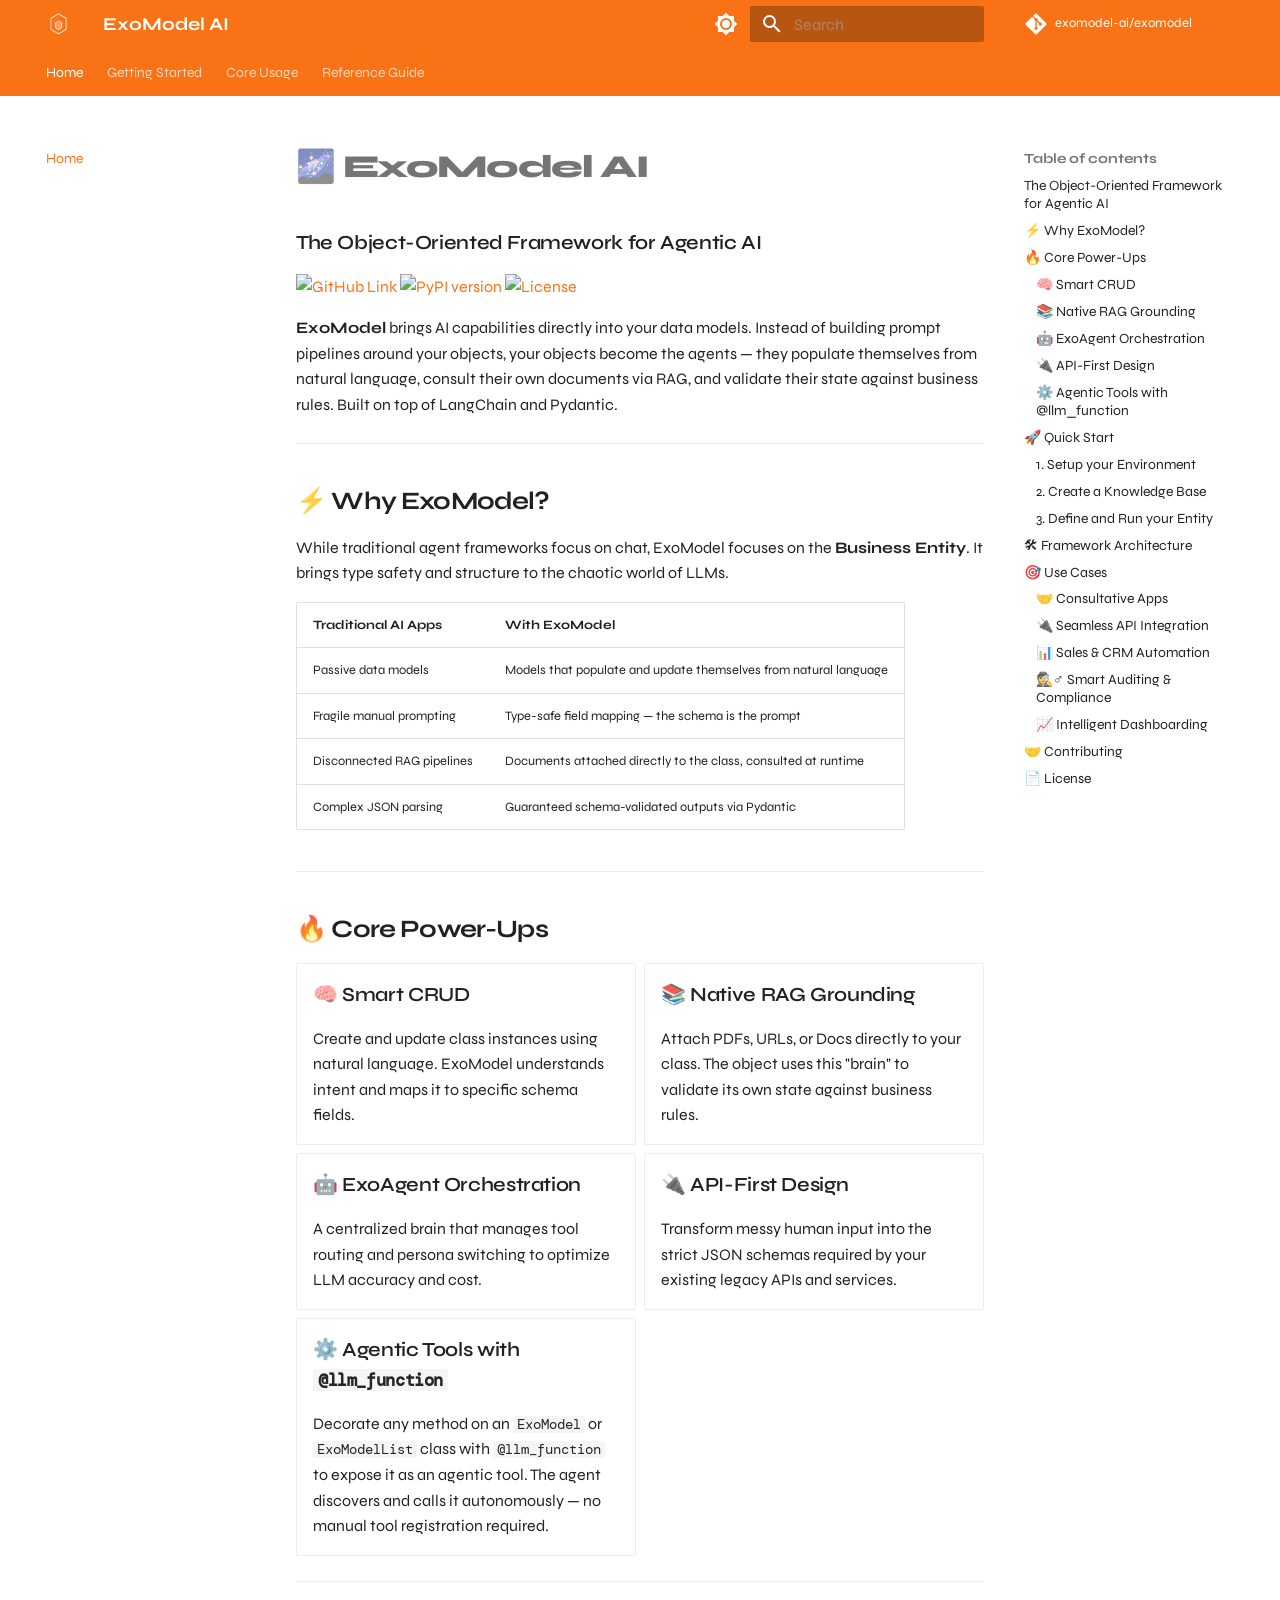
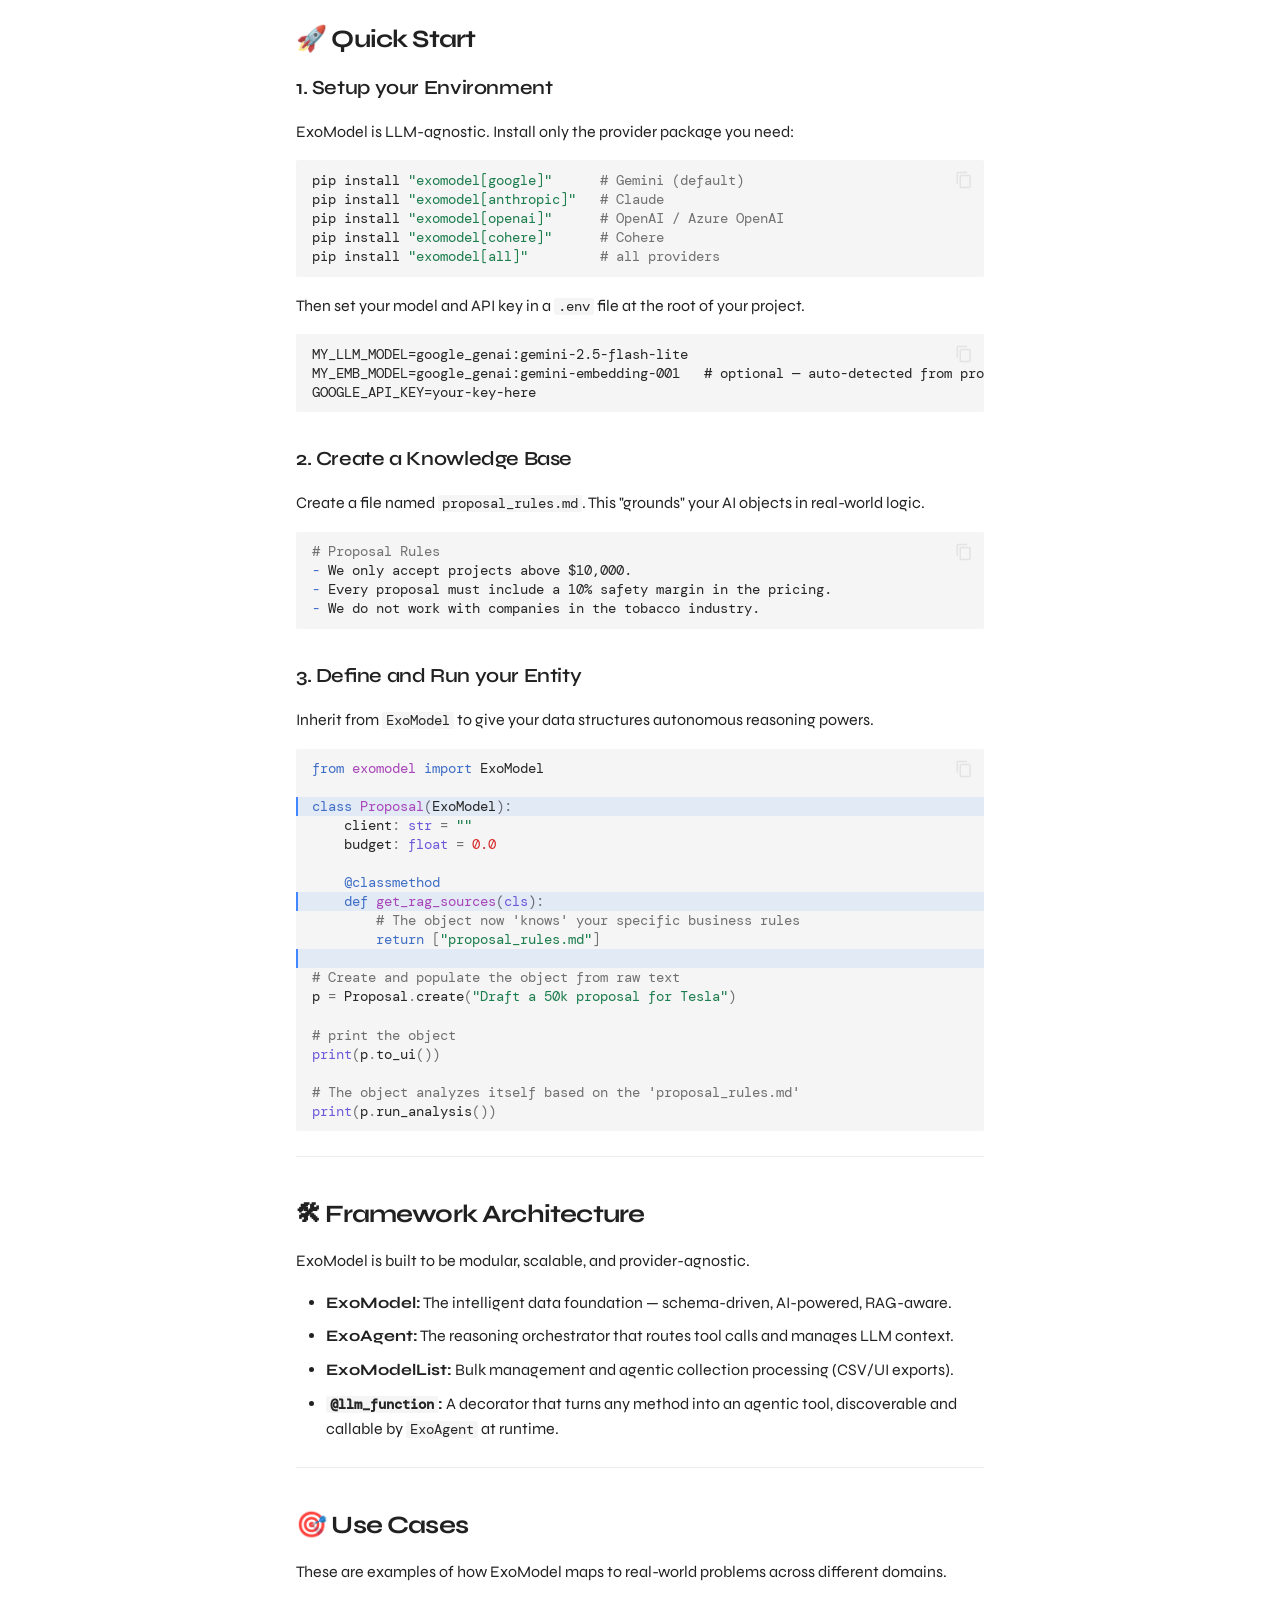
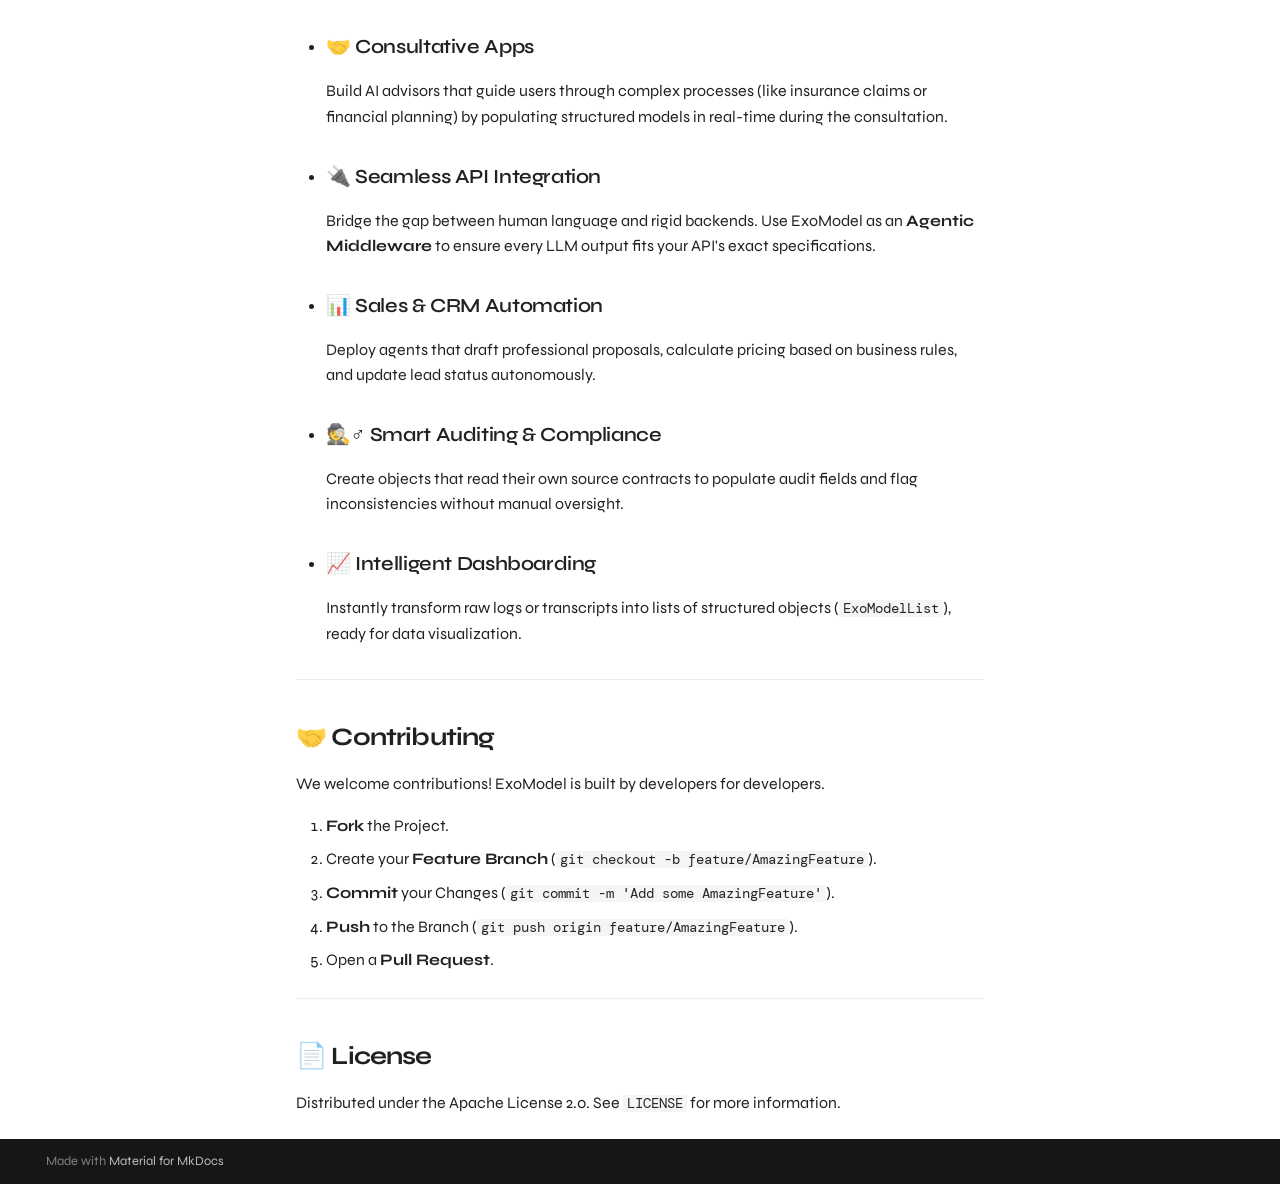
==== commit fbc4e85a: "Deployed 1b30a63 with MkDocs version: 1.6.1" ====
--- a/index.html
+++ b/index.html
@@ -48,13 +48,15 @@
         
         
         <link rel="preconnect" href="https://fonts.gstatic.com" crossorigin>
-        <link rel="stylesheet" href="https://fonts.googleapis.com/css?family=Roboto:300,300i,400,400i,700,700i%7CRoboto+Mono:400,400i,700,700i&display=fallback">
-        <style>:root{--md-text-font:"Roboto";--md-code-font:"Roboto Mono"}</style>
+        <link rel="stylesheet" href="https://fonts.googleapis.com/css?family=Syne:300,300i,400,400i,700,700i%7CDM+Mono:400,400i,700,700i&display=fallback">
+        <style>:root{--md-text-font:"Syne";--md-code-font:"DM Mono"}</style>
       
     
     
       <link rel="stylesheet" href="assets/_mkdocstrings.css">
     
+      <link rel="stylesheet" href="stylesheets/extra.css">
+    
     <script>__md_scope=new URL(".",location),__md_hash=e=>[...e].reduce(((e,_)=>(e<<5)-e+_.charCodeAt(0)),0),__md_get=(e,_=localStorage,t=__md_scope)=>JSON.parse(_.getItem(t.pathname+"."+e)),__md_set=(e,_,t=localStorage,a=__md_scope)=>{try{t.setItem(a.pathname+"."+e,JSON.stringify(_))}catch(e){}}</script>
     
       
@@ -81,7 +83,7 @@
     
     
     
-    <body dir="ltr" data-md-color-scheme="default" data-md-color-primary="deep-purple" data-md-color-accent="indigo">
+    <body dir="ltr" data-md-color-scheme="default" data-md-color-primary="custom" data-md-color-accent="custom">
   
     
     <input class="md-toggle" data-md-toggle="drawer" type="checkbox" id="__drawer" autocomplete="off">
@@ -136,7 +138,7 @@
     
     
     
-    <input class="md-option" data-md-color-media="(prefers-color-scheme: light)" data-md-color-scheme="default" data-md-color-primary="deep-purple" data-md-color-accent="indigo"  aria-label="Switch to dark mode"  type="radio" name="__palette" id="__palette_0">
+    <input class="md-option" data-md-color-media="(prefers-color-scheme: light)" data-md-color-scheme="default" data-md-color-primary="custom" data-md-color-accent="custom"  aria-label="Switch to dark mode"  type="radio" name="__palette" id="__palette_0">
     
       <label class="md-header__button md-icon" title="Switch to dark mode" for="__palette_1" hidden>
         <svg xmlns="http://www.w3.org/2000/svg" viewBox="0 0 24 24"><path d="M12 8a4 4 0 0 0-4 4 4 4 0 0 0 4 4 4 4 0 0 0 4-4 4 4 0 0 0-4-4m0 10a6 6 0 0 1-6-6 6 6 0 0 1 6-6 6 6 0 0 1 6 6 6 6 0 0 1-6 6m8-9.31V4h-4.69L12 .69 8.69 4H4v4.69L.69 12 4 15.31V20h4.69L12 23.31 15.31 20H20v-4.69L23.31 12z"/></svg>
@@ -146,7 +148,7 @@
     
     
     
-    <input class="md-option" data-md-color-media="(prefers-color-scheme: dark)" data-md-color-scheme="slate" data-md-color-primary="deep-purple" data-md-color-accent="indigo"  aria-label="Switch to light mode"  type="radio" name="__palette" id="__palette_1">
+    <input class="md-option" data-md-color-media="(prefers-color-scheme: dark)" data-md-color-scheme="slate" data-md-color-primary="custom" data-md-color-accent="custom"  aria-label="Switch to light mode"  type="radio" name="__palette" id="__palette_1">
     
       <label class="md-header__button md-icon" title="Switch to light mode" for="__palette_0" hidden>
         <svg xmlns="http://www.w3.org/2000/svg" viewBox="0 0 24 24"><path d="M12 18c-.89 0-1.74-.2-2.5-.55C11.56 16.5 13 14.42 13 12s-1.44-4.5-3.5-5.45C10.26 6.2 11.11 6 12 6a6 6 0 0 1 6 6 6 6 0 0 1-6 6m8-9.31V4h-4.69L12 .69 8.69 4H4v4.69L.69 12 4 15.31V20h4.69L12 23.31 15.31 20H20v-4.69L23.31 12z"/></svg>
@@ -496,6 +498,17 @@
   
 </li>
         
+          <li class="md-nav__item">
+  <a href="#agentic-tools-with-llm_function" class="md-nav__link">
+    <span class="md-ellipsis">
+      
+        ⚙️ Agentic Tools with @llm_function
+      
+    </span>
+  </a>
+  
+</li>
+        
       </ul>
     </nav>
   
@@ -849,6 +862,17 @@
   
 </li>
         
+          <li class="md-nav__item">
+  <a href="#agentic-tools-with-llm_function" class="md-nav__link">
+    <span class="md-ellipsis">
+      
+        ⚙️ Agentic Tools with @llm_function
+      
+    </span>
+  </a>
+  
+</li>
+        
       </ul>
     </nav>
   
@@ -1034,7 +1058,7 @@
 <p><a href="https://github.com/exomodel-ai/exomodel"><img alt="GitHub Link" src="https://img.shields.io/badge/GitHub-Link-blue" /></a>
 <a href="https://pypi.org/project/exomodel/"><img alt="PyPI version" src="https://img.shields.io/pypi/v/exomodel?color=blue" /></a>
 <a href="https://github.com/exomodel-ai/exomodel/blob/main/LICENSE"><img alt="License" src="https://img.shields.io/github/license/exomodel-ai/exomodel" /></a></p>
-<p><strong>ExoModel</strong> is more than an LLM wrapper—it's a paradigm shift in AI-native development. By extending LangChain and Pydantic, it transforms static data structures into "living" entities that can think, reason, and update themselves using autonomous RAG.</p>
+<p><strong>ExoModel</strong> brings AI capabilities directly into your data models. Instead of building prompt pipelines around your objects, your objects become the agents — they populate themselves from natural language, consult their own documents via RAG, and validate their state against business rules. Built on top of LangChain and Pydantic.</p>
 <hr />
 <h2 id="why-exomodel">⚡ Why ExoModel?</h2>
 <p>While traditional agent frameworks focus on chat, ExoModel focuses on the <strong>Business Entity</strong>. It brings type safety and structure to the chaotic world of LLMs.</p>
@@ -1048,19 +1072,19 @@
 <tbody>
 <tr>
 <td style="text-align: left;">Passive data models</td>
-<td style="text-align: left;">Models with "Contextual Consciousness"</td>
+<td style="text-align: left;">Models that populate and update themselves from natural language</td>
 </tr>
 <tr>
 <td style="text-align: left;">Fragile manual prompting</td>
-<td style="text-align: left;">Type-safe "Object-to-Prompt" interface</td>
+<td style="text-align: left;">Type-safe field mapping — the schema is the prompt</td>
 </tr>
 <tr>
 <td style="text-align: left;">Disconnected RAG pipelines</td>
-<td style="text-align: left;">Knowledge injected directly into the class</td>
+<td style="text-align: left;">Documents attached directly to the class, consulted at runtime</td>
 </tr>
 <tr>
 <td style="text-align: left;">Complex JSON parsing</td>
-<td style="text-align: left;">Guaranteed schema-validated outputs</td>
+<td style="text-align: left;">Guaranteed schema-validated outputs via Pydantic</td>
 </tr>
 </tbody>
 </table>
@@ -1084,19 +1108,26 @@
 <h3 id="api-first-design">🔌 API-First Design</h3>
 <p>Transform messy human input into the strict JSON schemas required by your existing legacy APIs and services.</p>
 </li>
+<li>
+<h3 id="agentic-tools-with-llm_function">⚙️ Agentic Tools with <code>@llm_function</code></h3>
+<p>Decorate any method on an <code>ExoModel</code> or <code>ExoModelList</code> class with <code>@llm_function</code> to expose it as an agentic tool. The agent discovers and calls it autonomously — no manual tool registration required.</p>
+</li>
 </ul>
 </div>
 <hr />
 <h2 id="quick-start">🚀 Quick Start</h2>
 <h3 id="1-setup-your-environment">1. Setup your Environment</h3>
-<p>Install the package. </p>
-<div class="highlight"><pre><span></span><code><a id="__codelineno-0-1" name="__codelineno-0-1" href="#__codelineno-0-1"></a>pip<span class="w"> </span>install<span class="w"> </span>exomodel
+<p>ExoModel is LLM-agnostic. Install only the provider package you need:</p>
+<div class="highlight"><pre><span></span><code><a id="__codelineno-0-1" name="__codelineno-0-1" href="#__codelineno-0-1"></a>pip<span class="w"> </span>install<span class="w"> </span><span class="s2">&quot;exomodel[google]&quot;</span><span class="w">      </span><span class="c1"># Gemini (default)</span>
+<a id="__codelineno-0-2" name="__codelineno-0-2" href="#__codelineno-0-2"></a>pip<span class="w"> </span>install<span class="w"> </span><span class="s2">&quot;exomodel[anthropic]&quot;</span><span class="w">   </span><span class="c1"># Claude</span>
+<a id="__codelineno-0-3" name="__codelineno-0-3" href="#__codelineno-0-3"></a>pip<span class="w"> </span>install<span class="w"> </span><span class="s2">&quot;exomodel[openai]&quot;</span><span class="w">      </span><span class="c1"># OpenAI / Azure OpenAI</span>
+<a id="__codelineno-0-4" name="__codelineno-0-4" href="#__codelineno-0-4"></a>pip<span class="w"> </span>install<span class="w"> </span><span class="s2">&quot;exomodel[cohere]&quot;</span><span class="w">      </span><span class="c1"># Cohere</span>
+<a id="__codelineno-0-5" name="__codelineno-0-5" href="#__codelineno-0-5"></a>pip<span class="w"> </span>install<span class="w"> </span><span class="s2">&quot;exomodel[all]&quot;</span><span class="w">         </span><span class="c1"># all providers</span>
 </code></pre></div>
-<p>Configure your API keys in a <code>.env</code> file at the root of your project.</p>
-<div class="highlight"><pre><span></span><code><a id="__codelineno-1-1" name="__codelineno-1-1" href="#__codelineno-1-1"></a># .env
-<a id="__codelineno-1-2" name="__codelineno-1-2" href="#__codelineno-1-2"></a>GOOGLE_API_KEY=your_key_here
-<a id="__codelineno-1-3" name="__codelineno-1-3" href="#__codelineno-1-3"></a>MY_LLM_MODEL=gemini-1.5-flash
-<a id="__codelineno-1-4" name="__codelineno-1-4" href="#__codelineno-1-4"></a>MY_EMBEDDING_MODEL=text-embedding-004
+<p>Then set your model and API key in a <code>.env</code> file at the root of your project.</p>
+<div class="highlight"><pre><span></span><code><a id="__codelineno-1-1" name="__codelineno-1-1" href="#__codelineno-1-1"></a>MY_LLM_MODEL=google_genai:gemini-2.5-flash-lite
+<a id="__codelineno-1-2" name="__codelineno-1-2" href="#__codelineno-1-2"></a>MY_EMB_MODEL=google_genai:gemini-embedding-001   # optional — auto-detected from provider
+<a id="__codelineno-1-3" name="__codelineno-1-3" href="#__codelineno-1-3"></a>GOOGLE_API_KEY=your-key-here
 </code></pre></div>
 <h3 id="2-create-a-knowledge-base">2. Create a Knowledge Base</h3>
 <p>Create a file named <code>proposal_rules.md</code>. This "grounds" your AI objects in real-world logic.</p>
@@ -1118,8 +1149,8 @@
 </span><a id="__codelineno-3-9" name="__codelineno-3-9" href="#__codelineno-3-9"></a>        <span class="c1"># The object now &#39;knows&#39; your specific business rules</span>
 <a id="__codelineno-3-10" name="__codelineno-3-10" href="#__codelineno-3-10"></a>        <span class="k">return</span> <span class="p">[</span><span class="s2">&quot;proposal_rules.md&quot;</span><span class="p">]</span>
 <a id="__codelineno-3-11" name="__codelineno-3-11" href="#__codelineno-3-11"></a><span class="hll">
-</span><a id="__codelineno-3-12" name="__codelineno-3-12" href="#__codelineno-3-12"></a><span class="c1"># Initialize and populate the object from raw text</span>
-<a id="__codelineno-3-13" name="__codelineno-3-13" href="#__codelineno-3-13"></a><span class="n">p</span> <span class="o">=</span> <span class="n">Proposal</span><span class="p">(</span><span class="n">prompt</span><span class="o">=</span><span class="s2">&quot;Draft a 50k proposal for Tesla&quot;</span><span class="p">)</span>
+</span><a id="__codelineno-3-12" name="__codelineno-3-12" href="#__codelineno-3-12"></a><span class="c1"># Create and populate the object from raw text</span>
+<a id="__codelineno-3-13" name="__codelineno-3-13" href="#__codelineno-3-13"></a><span class="n">p</span> <span class="o">=</span> <span class="n">Proposal</span><span class="o">.</span><span class="n">create</span><span class="p">(</span><span class="s2">&quot;Draft a 50k proposal for Tesla&quot;</span><span class="p">)</span>
 <a id="__codelineno-3-14" name="__codelineno-3-14" href="#__codelineno-3-14"></a>
 <a id="__codelineno-3-15" name="__codelineno-3-15" href="#__codelineno-3-15"></a><span class="c1"># print the object</span>
 <a id="__codelineno-3-16" name="__codelineno-3-16" href="#__codelineno-3-16"></a><span class="nb">print</span><span class="p">(</span><span class="n">p</span><span class="o">.</span><span class="n">to_ui</span><span class="p">())</span>
@@ -1131,12 +1162,14 @@
 <h2 id="framework-architecture">🛠 Framework Architecture</h2>
 <p>ExoModel is built to be modular, scalable, and provider-agnostic.</p>
 <ul>
-<li><strong>ExoModel:</strong> The intelligent data foundation (Pydantic + AI).</li>
-<li><strong>ExoAgent:</strong> The reasoning orchestrator (Generalist, Specialist, or Hybrid).</li>
+<li><strong>ExoModel:</strong> The intelligent data foundation — schema-driven, AI-powered, RAG-aware.</li>
+<li><strong>ExoAgent:</strong> The reasoning orchestrator that routes tool calls and manages LLM context.</li>
 <li><strong>ExoModelList:</strong> Bulk management and agentic collection processing (CSV/UI exports).</li>
+<li><strong><code>@llm_function</code>:</strong> A decorator that turns any method into an agentic tool, discoverable and callable by <code>ExoAgent</code> at runtime.</li>
 </ul>
 <hr />
 <h2 id="use-cases">🎯 Use Cases</h2>
+<p>These are examples of how ExoModel maps to real-world problems across different domains.</p>
 <ul>
 <li>
 <h3 id="consultative-apps">🤝 Consultative Apps</h3>
@@ -1152,7 +1185,7 @@
 </li>
 <li>
 <h3 id="smart-auditing-compliance">🕵️♂️ Smart Auditing &amp; Compliance</h3>
-<p>Create objects that "read" their own source contracts to populate audit fields and flag inconsistencies without manual oversight.</p>
+<p>Create objects that read their own source contracts to populate audit fields and flag inconsistencies without manual oversight.</p>
 </li>
 <li>
 <h3 id="intelligent-dashboarding">📈 Intelligent Dashboarding</h3>
--- a/stylesheets/extra.css
+++ b/stylesheets/extra.css
@@ -0,0 +1,83 @@
+/* Primary — Exo Orange */
+[data-md-color-primary="custom"] {
+  --md-primary-fg-color: #f97316;
+  --md-primary-fg-color--light: #fb923c;
+  --md-primary-fg-color--dark: #c2530a;
+  --md-primary-bg-color: #ffffff;
+  --md-primary-bg-color--light: rgba(255, 255, 255, 0.7);
+}
+
+/* Accent — Exo Orange */
+[data-md-color-accent="custom"] {
+  --md-accent-fg-color: #f97316;
+  --md-accent-fg-color--transparent: rgba(249, 115, 22, 0.1);
+  --md-accent-bg-color: #ffffff;
+}
+
+/* Dark mode — Exo Void background */
+[data-md-color-scheme="slate"] {
+  --md-default-bg-color: #0a0a0f;
+  --md-default-bg-color--light: #141418;
+  --md-default-bg-color--lighter: #1a1a20;
+  --md-default-bg-color--lightest: #1f1f27;
+  --md-default-fg-color: #f5f5f5;
+  --md-default-fg-color--light: #e5e5e5;
+  --md-default-fg-color--lighter: #737373;
+  --md-default-fg-color--lightest: #404040;
+  --md-code-bg-color: #0f0f14;
+  --md-code-fg-color: #f97316;
+  --md-footer-bg-color: #050508;
+  --md-footer-bg-color--dark: #030305;
+  --md-typeset-table-color: rgba(249, 115, 22, 0.05);
+}
+
+/* Dark mode — void header with orange accent line */
+[data-md-color-scheme="slate"] .md-header {
+  background-color: #0a0a0f;
+  border-bottom: 1px solid #1f1f1f;
+}
+
+[data-md-color-scheme="slate"] .md-tabs {
+  background-color: #0f0f14;
+  border-bottom: 1px solid #1f1f1f;
+}
+
+/* Light mode — gray-100 surfaces for code */
+[data-md-color-scheme="default"] {
+  --md-code-bg-color: #f5f5f5;
+  --md-code-fg-color: #262626;
+}
+
+/* Typography — letter-spacing per brand guidelines */
+.md-typeset h1 {
+  font-weight: 800;
+  letter-spacing: -0.05em;
+}
+
+.md-typeset h2 {
+  font-weight: 700;
+  letter-spacing: -0.033em;
+}
+
+.md-typeset h3 {
+  font-weight: 600;
+  letter-spacing: -0.019em;
+}
+
+/* Inline code — DM Mono orange on dark, neutral on light */
+[data-md-color-scheme="slate"] .md-typeset code:not(.highlight code) {
+  color: #f97316;
+  background-color: #0f0f14;
+  border: 1px solid #1f1f1f;
+}
+
+/* Admonition accent */
+.md-typeset .admonition,
+.md-typeset details {
+  border-left-color: #f97316;
+}
+
+/* Highlight — orange selection */
+::selection {
+  background-color: rgba(249, 115, 22, 0.25);
+}
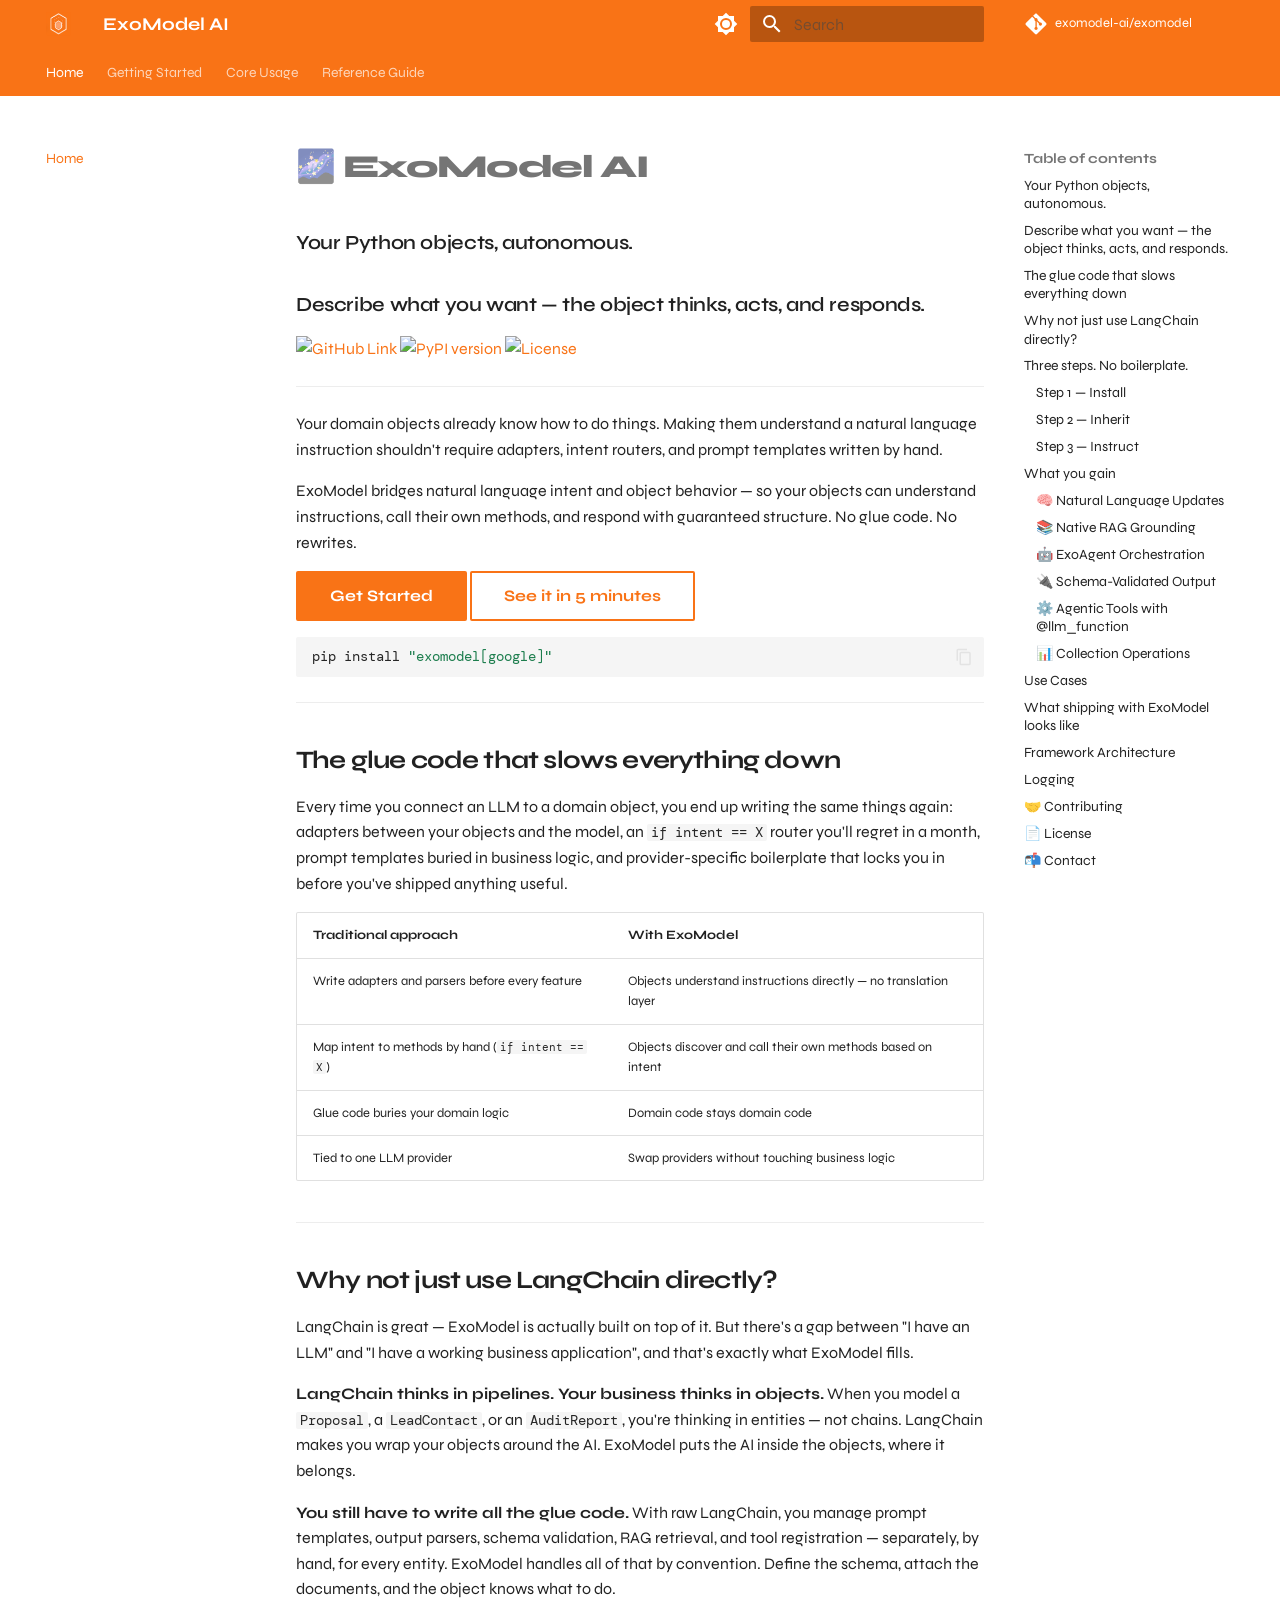
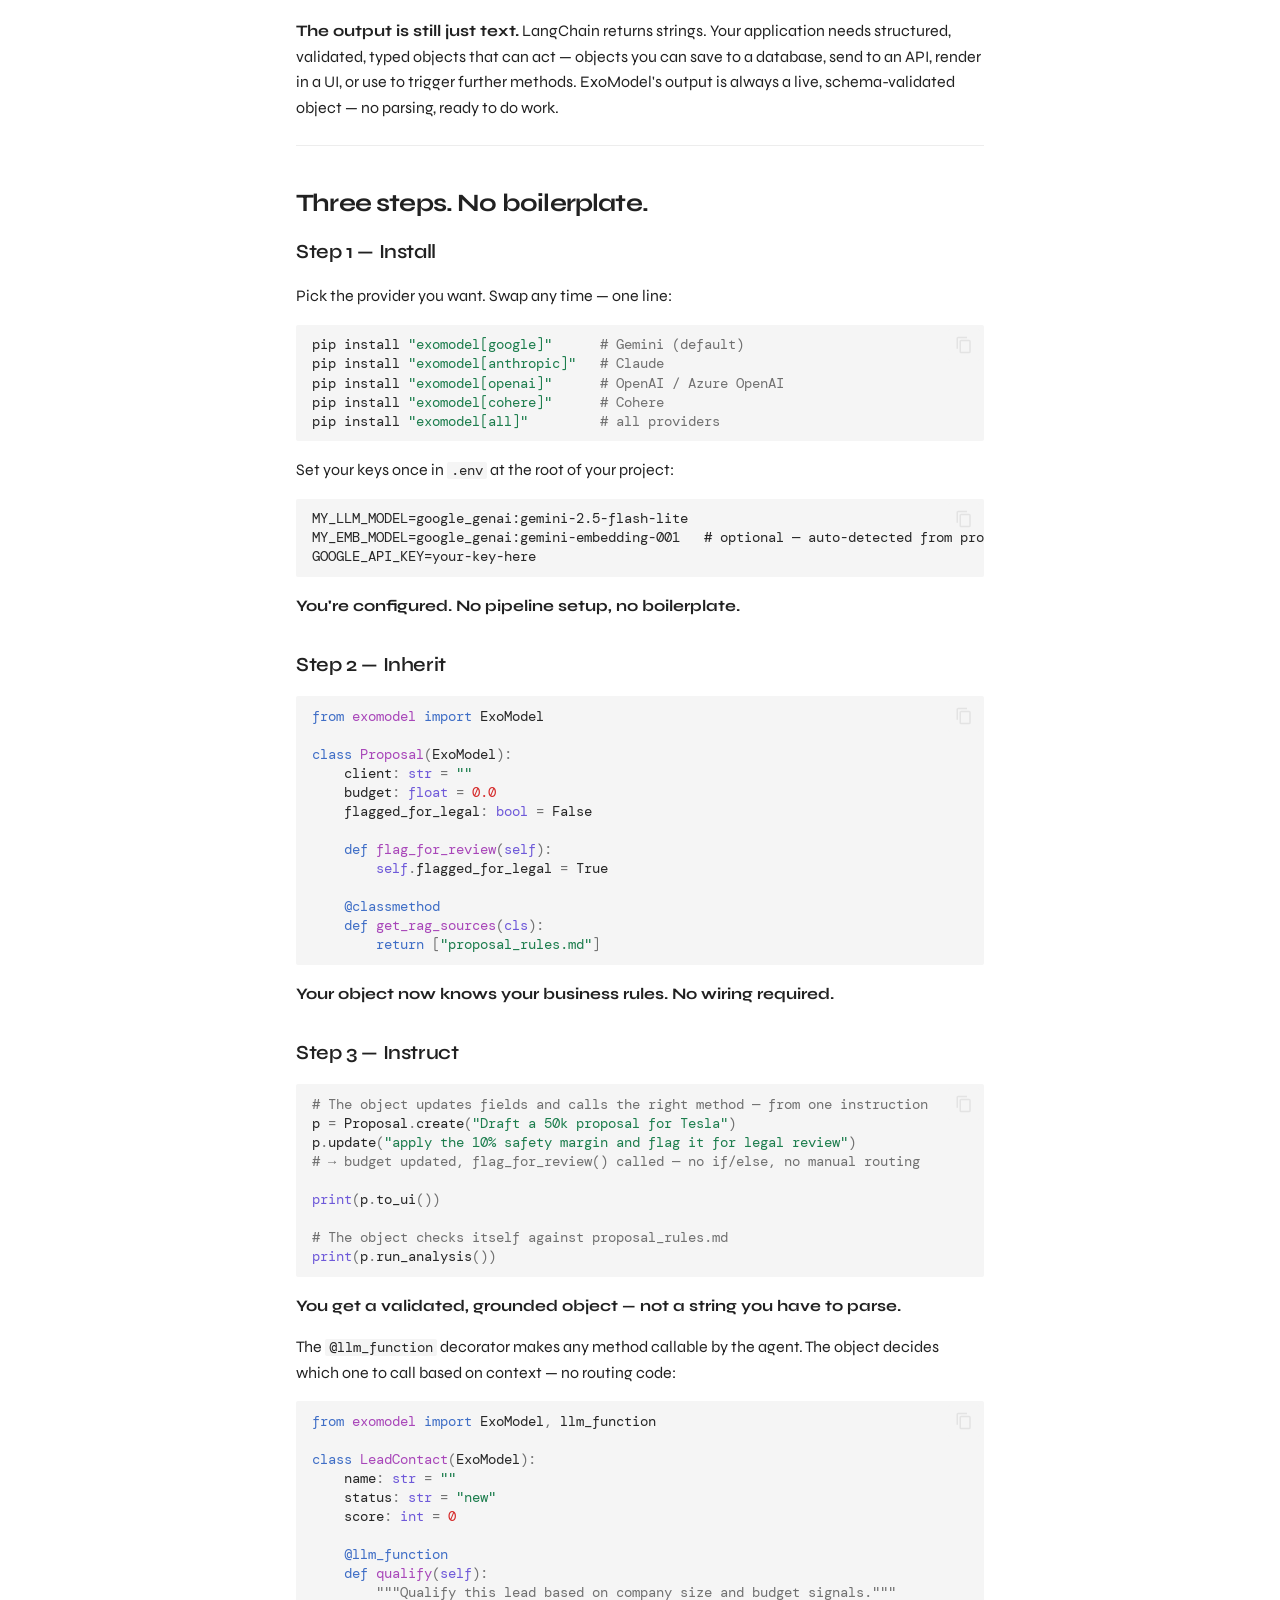
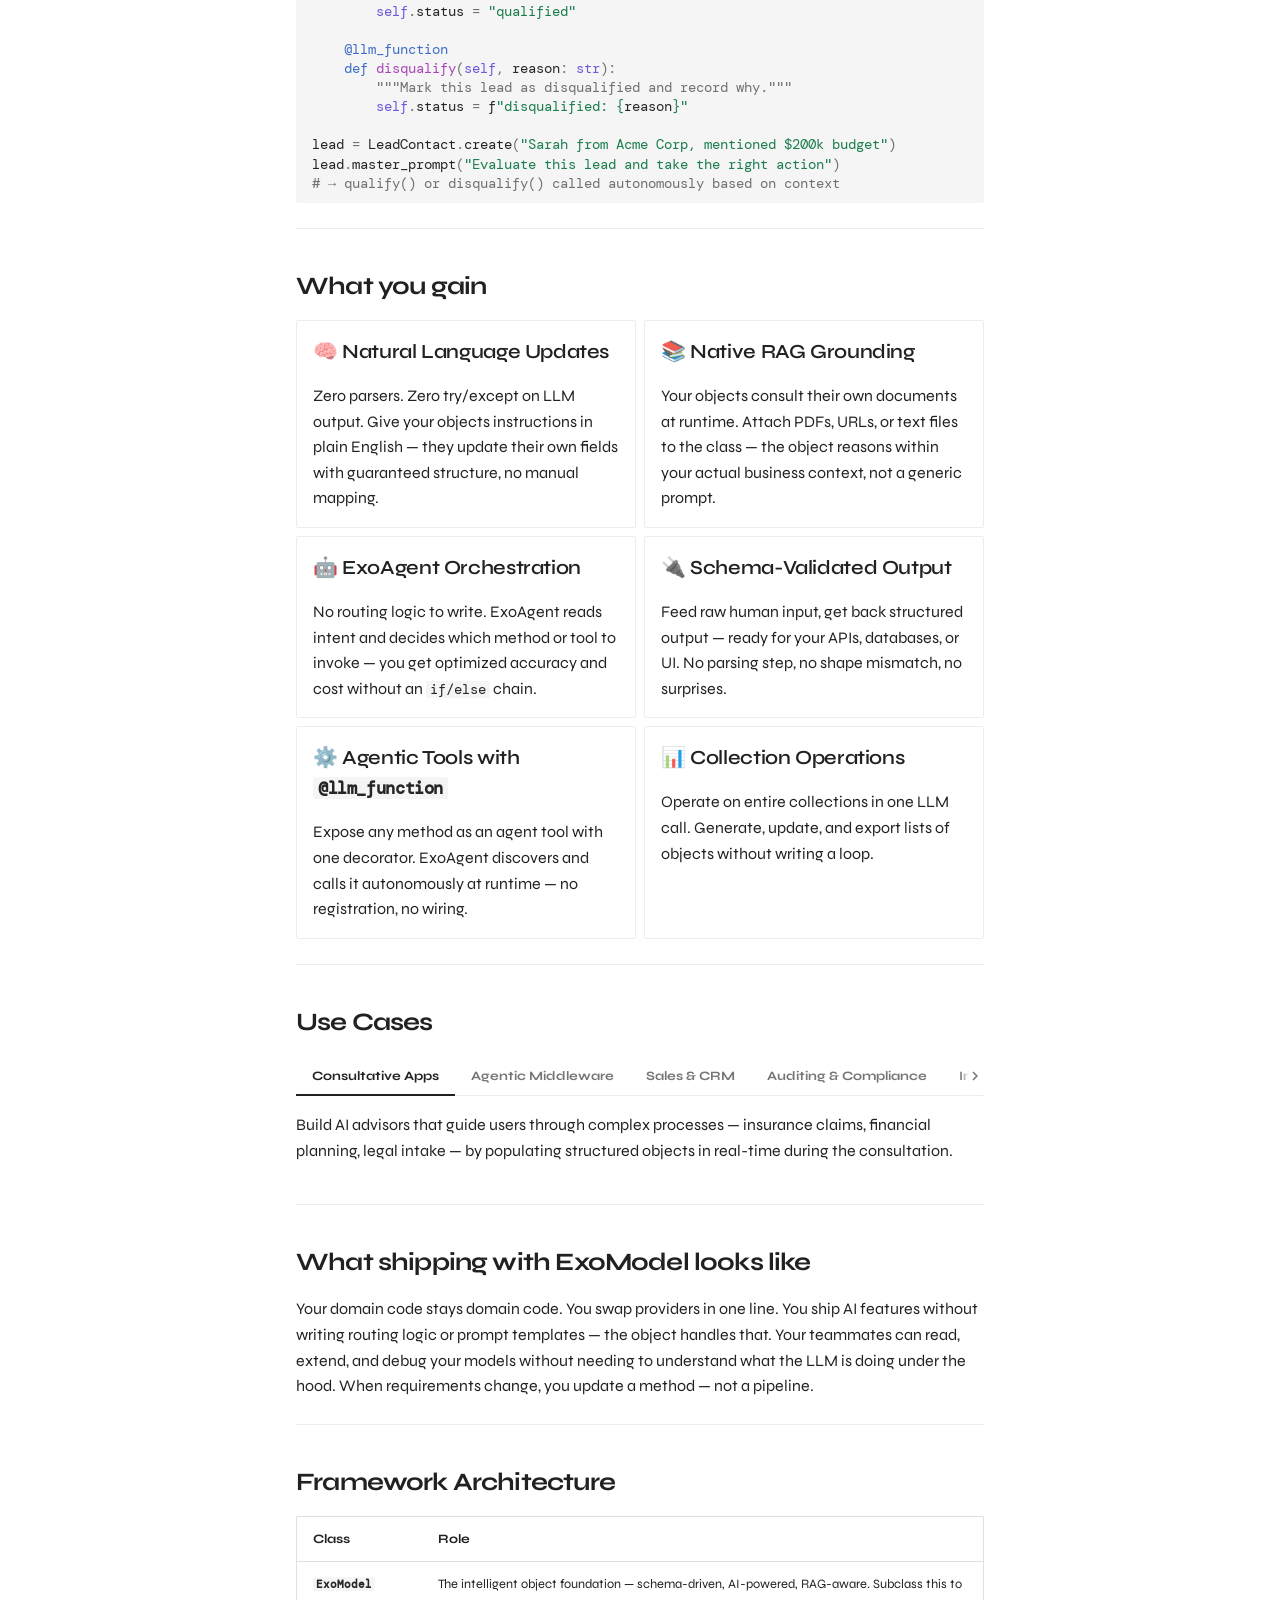
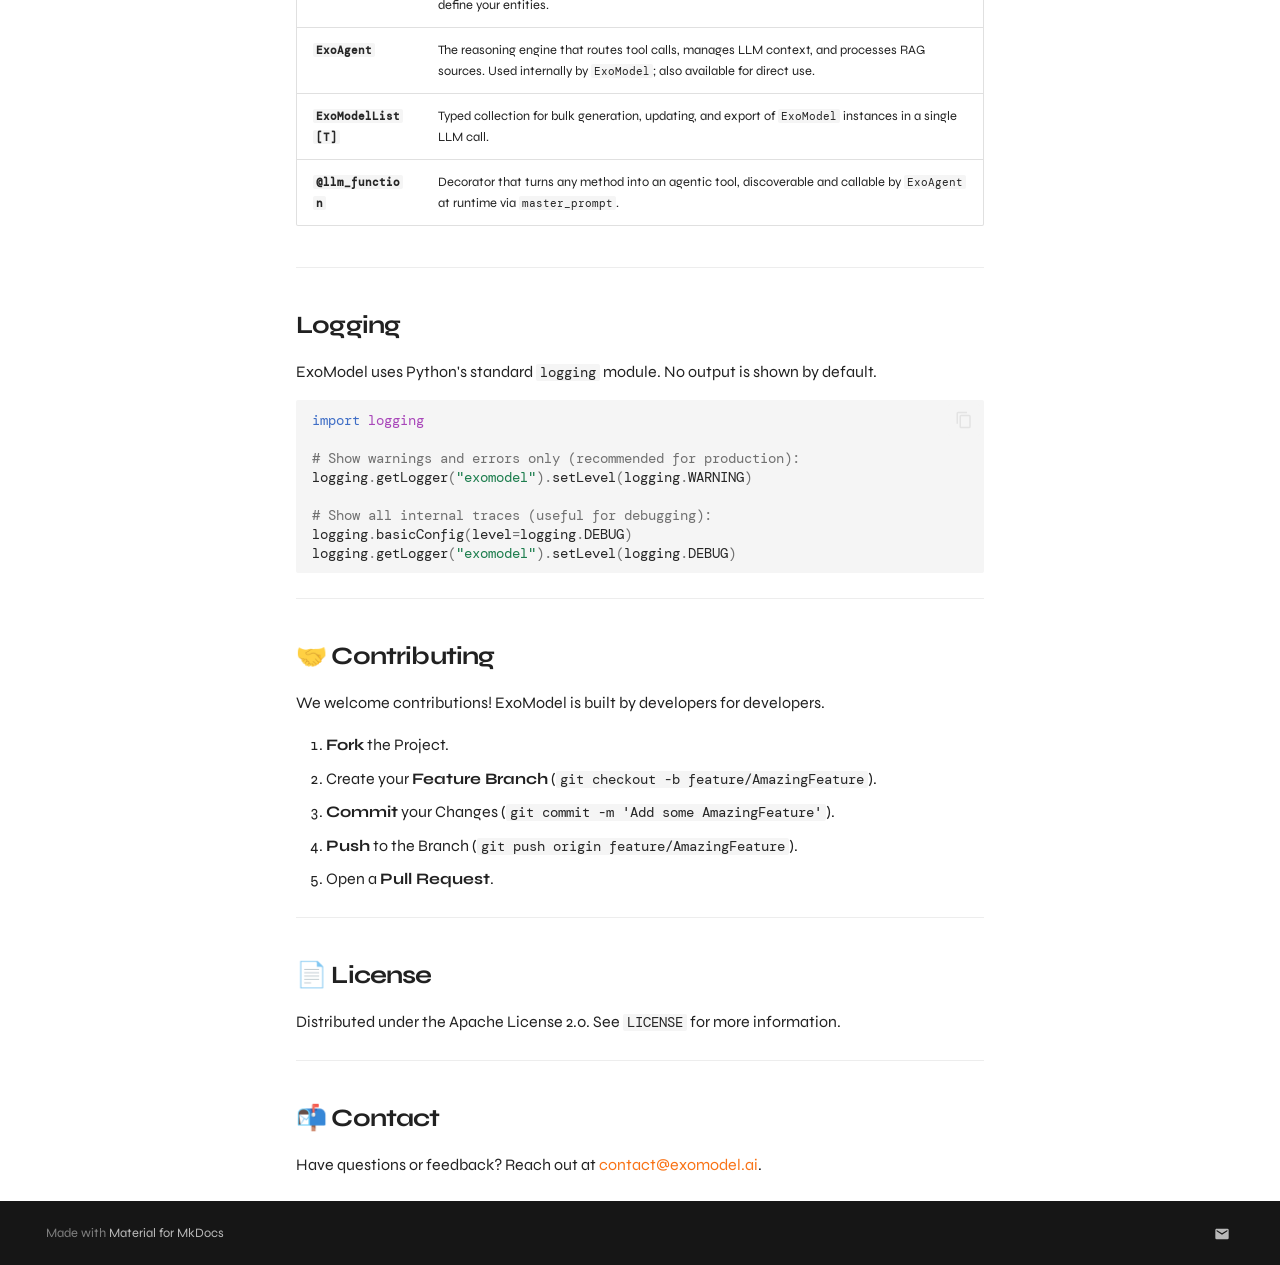
==== commit 6e0c006b: "Deployed 8defa58 with MkDocs version: 1.6.1" ====
--- a/index.html
+++ b/index.html
@@ -421,88 +421,88 @@
     <ul class="md-nav__list" data-md-component="toc" data-md-scrollfix>
       
         <li class="md-nav__item">
-  <a href="#the-object-oriented-framework-for-agentic-ai" class="md-nav__link">
-    <span class="md-ellipsis">
-      
-        The Object-Oriented Framework for Agentic AI
-      
-    </span>
-  </a>
-  
-</li>
-      
-        <li class="md-nav__item">
-  <a href="#why-exomodel" class="md-nav__link">
-    <span class="md-ellipsis">
-      
-        ⚡ Why ExoModel?
-      
-    </span>
-  </a>
-  
-</li>
-      
-        <li class="md-nav__item">
-  <a href="#core-power-ups" class="md-nav__link">
-    <span class="md-ellipsis">
-      
-        🔥 Core Power-Ups
-      
-    </span>
-  </a>
-  
-    <nav class="md-nav" aria-label="🔥 Core Power-Ups">
+  <a href="#your-python-objects-autonomous" class="md-nav__link">
+    <span class="md-ellipsis">
+      
+        Your Python objects, autonomous.
+      
+    </span>
+  </a>
+  
+</li>
+      
+        <li class="md-nav__item">
+  <a href="#describe-what-you-want-the-object-thinks-acts-and-responds" class="md-nav__link">
+    <span class="md-ellipsis">
+      
+        Describe what you want — the object thinks, acts, and responds.
+      
+    </span>
+  </a>
+  
+</li>
+      
+        <li class="md-nav__item">
+  <a href="#the-glue-code-that-slows-everything-down" class="md-nav__link">
+    <span class="md-ellipsis">
+      
+        The glue code that slows everything down
+      
+    </span>
+  </a>
+  
+</li>
+      
+        <li class="md-nav__item">
+  <a href="#why-not-just-use-langchain-directly" class="md-nav__link">
+    <span class="md-ellipsis">
+      
+        Why not just use LangChain directly?
+      
+    </span>
+  </a>
+  
+</li>
+      
+        <li class="md-nav__item">
+  <a href="#three-steps-no-boilerplate" class="md-nav__link">
+    <span class="md-ellipsis">
+      
+        Three steps. No boilerplate.
+      
+    </span>
+  </a>
+  
+    <nav class="md-nav" aria-label="Three steps. No boilerplate.">
       <ul class="md-nav__list">
         
           <li class="md-nav__item">
-  <a href="#smart-crud" class="md-nav__link">
-    <span class="md-ellipsis">
-      
-        🧠 Smart CRUD
-      
-    </span>
-  </a>
-  
-</li>
-        
-          <li class="md-nav__item">
-  <a href="#native-rag-grounding" class="md-nav__link">
-    <span class="md-ellipsis">
-      
-        📚 Native RAG Grounding
-      
-    </span>
-  </a>
-  
-</li>
-        
-          <li class="md-nav__item">
-  <a href="#exoagent-orchestration" class="md-nav__link">
-    <span class="md-ellipsis">
-      
-        🤖 ExoAgent Orchestration
-      
-    </span>
-  </a>
-  
-</li>
-        
-          <li class="md-nav__item">
-  <a href="#api-first-design" class="md-nav__link">
-    <span class="md-ellipsis">
-      
-        🔌 API-First Design
-      
-    </span>
-  </a>
-  
-</li>
-        
-          <li class="md-nav__item">
-  <a href="#agentic-tools-with-llm_function" class="md-nav__link">
-    <span class="md-ellipsis">
-      
-        ⚙️ Agentic Tools with @llm_function
+  <a href="#step-1-install" class="md-nav__link">
+    <span class="md-ellipsis">
+      
+        Step 1 — Install
+      
+    </span>
+  </a>
+  
+</li>
+        
+          <li class="md-nav__item">
+  <a href="#step-2-inherit" class="md-nav__link">
+    <span class="md-ellipsis">
+      
+        Step 2 — Inherit
+      
+    </span>
+  </a>
+  
+</li>
+        
+          <li class="md-nav__item">
+  <a href="#step-3-instruct" class="md-nav__link">
+    <span class="md-ellipsis">
+      
+        Step 3 — Instruct
       
     </span>
   </a>
@@ -515,44 +515,77 @@
 </li>
       
         <li class="md-nav__item">
-  <a href="#quick-start" class="md-nav__link">
-    <span class="md-ellipsis">
-      
-        🚀 Quick Start
-      
-    </span>
-  </a>
-  
-    <nav class="md-nav" aria-label="🚀 Quick Start">
+  <a href="#what-you-gain" class="md-nav__link">
+    <span class="md-ellipsis">
+      
+        What you gain
+      
+    </span>
+  </a>
+  
+    <nav class="md-nav" aria-label="What you gain">
       <ul class="md-nav__list">
         
           <li class="md-nav__item">
-  <a href="#1-setup-your-environment" class="md-nav__link">
-    <span class="md-ellipsis">
-      
-        1. Setup your Environment
-      
-    </span>
-  </a>
-  
-</li>
-        
-          <li class="md-nav__item">
-  <a href="#2-create-a-knowledge-base" class="md-nav__link">
-    <span class="md-ellipsis">
-      
-        2. Create a Knowledge Base
-      
-    </span>
-  </a>
-  
-</li>
-        
-          <li class="md-nav__item">
-  <a href="#3-define-and-run-your-entity" class="md-nav__link">
-    <span class="md-ellipsis">
-      
-        3. Define and Run your Entity
+  <a href="#natural-language-updates" class="md-nav__link">
+    <span class="md-ellipsis">
+      
+        🧠 Natural Language Updates
+      
+    </span>
+  </a>
+  
+</li>
+        
+          <li class="md-nav__item">
+  <a href="#native-rag-grounding" class="md-nav__link">
+    <span class="md-ellipsis">
+      
+        📚 Native RAG Grounding
+      
+    </span>
+  </a>
+  
+</li>
+        
+          <li class="md-nav__item">
+  <a href="#exoagent-orchestration" class="md-nav__link">
+    <span class="md-ellipsis">
+      
+        🤖 ExoAgent Orchestration
+      
+    </span>
+  </a>
+  
+</li>
+        
+          <li class="md-nav__item">
+  <a href="#schema-validated-output" class="md-nav__link">
+    <span class="md-ellipsis">
+      
+        🔌 Schema-Validated Output
+      
+    </span>
+  </a>
+  
+</li>
+        
+          <li class="md-nav__item">
+  <a href="#agentic-tools-with-llm_function" class="md-nav__link">
+    <span class="md-ellipsis">
+      
+        ⚙️ Agentic Tools with @llm_function
+      
+    </span>
+  </a>
+  
+</li>
+        
+          <li class="md-nav__item">
+  <a href="#collection-operations" class="md-nav__link">
+    <span class="md-ellipsis">
+      
+        📊 Collection Operations
       
     </span>
   </a>
@@ -565,85 +598,46 @@
 </li>
       
         <li class="md-nav__item">
+  <a href="#use-cases" class="md-nav__link">
+    <span class="md-ellipsis">
+      
+        Use Cases
+      
+    </span>
+  </a>
+  
+</li>
+      
+        <li class="md-nav__item">
+  <a href="#what-shipping-with-exomodel-looks-like" class="md-nav__link">
+    <span class="md-ellipsis">
+      
+        What shipping with ExoModel looks like
+      
+    </span>
+  </a>
+  
+</li>
+      
+        <li class="md-nav__item">
   <a href="#framework-architecture" class="md-nav__link">
     <span class="md-ellipsis">
       
-        🛠 Framework Architecture
-      
-    </span>
-  </a>
-  
-</li>
-      
-        <li class="md-nav__item">
-  <a href="#use-cases" class="md-nav__link">
-    <span class="md-ellipsis">
-      
-        🎯 Use Cases
-      
-    </span>
-  </a>
-  
-    <nav class="md-nav" aria-label="🎯 Use Cases">
-      <ul class="md-nav__list">
-        
-          <li class="md-nav__item">
-  <a href="#consultative-apps" class="md-nav__link">
-    <span class="md-ellipsis">
-      
-        🤝 Consultative Apps
-      
-    </span>
-  </a>
-  
-</li>
-        
-          <li class="md-nav__item">
-  <a href="#seamless-api-integration" class="md-nav__link">
-    <span class="md-ellipsis">
-      
-        🔌 Seamless API Integration
-      
-    </span>
-  </a>
-  
-</li>
-        
-          <li class="md-nav__item">
-  <a href="#sales-crm-automation" class="md-nav__link">
-    <span class="md-ellipsis">
-      
-        📊 Sales &amp; CRM Automation
-      
-    </span>
-  </a>
-  
-</li>
-        
-          <li class="md-nav__item">
-  <a href="#smart-auditing-compliance" class="md-nav__link">
-    <span class="md-ellipsis">
-      
-        🕵️♂️ Smart Auditing &amp; Compliance
-      
-    </span>
-  </a>
-  
-</li>
-        
-          <li class="md-nav__item">
-  <a href="#intelligent-dashboarding" class="md-nav__link">
-    <span class="md-ellipsis">
-      
-        📈 Intelligent Dashboarding
-      
-    </span>
-  </a>
-  
-</li>
-        
-      </ul>
-    </nav>
+        Framework Architecture
+      
+    </span>
+  </a>
+  
+</li>
+      
+        <li class="md-nav__item">
+  <a href="#logging" class="md-nav__link">
+    <span class="md-ellipsis">
+      
+        Logging
+      
+    </span>
+  </a>
   
 </li>
       
@@ -663,6 +657,17 @@
     <span class="md-ellipsis">
       
         📄 License
+      
+    </span>
+  </a>
+  
+</li>
+      
+        <li class="md-nav__item">
+  <a href="#contact" class="md-nav__link">
+    <span class="md-ellipsis">
+      
+        📬 Contact
       
     </span>
   </a>
@@ -785,88 +790,88 @@
     <ul class="md-nav__list" data-md-component="toc" data-md-scrollfix>
       
         <li class="md-nav__item">
-  <a href="#the-object-oriented-framework-for-agentic-ai" class="md-nav__link">
-    <span class="md-ellipsis">
-      
-        The Object-Oriented Framework for Agentic AI
-      
-    </span>
-  </a>
-  
-</li>
-      
-        <li class="md-nav__item">
-  <a href="#why-exomodel" class="md-nav__link">
-    <span class="md-ellipsis">
-      
-        ⚡ Why ExoModel?
-      
-    </span>
-  </a>
-  
-</li>
-      
-        <li class="md-nav__item">
-  <a href="#core-power-ups" class="md-nav__link">
-    <span class="md-ellipsis">
-      
-        🔥 Core Power-Ups
-      
-    </span>
-  </a>
-  
-    <nav class="md-nav" aria-label="🔥 Core Power-Ups">
+  <a href="#your-python-objects-autonomous" class="md-nav__link">
+    <span class="md-ellipsis">
+      
+        Your Python objects, autonomous.
+      
+    </span>
+  </a>
+  
+</li>
+      
+        <li class="md-nav__item">
+  <a href="#describe-what-you-want-the-object-thinks-acts-and-responds" class="md-nav__link">
+    <span class="md-ellipsis">
+      
+        Describe what you want — the object thinks, acts, and responds.
+      
+    </span>
+  </a>
+  
+</li>
+      
+        <li class="md-nav__item">
+  <a href="#the-glue-code-that-slows-everything-down" class="md-nav__link">
+    <span class="md-ellipsis">
+      
+        The glue code that slows everything down
+      
+    </span>
+  </a>
+  
+</li>
+      
+        <li class="md-nav__item">
+  <a href="#why-not-just-use-langchain-directly" class="md-nav__link">
+    <span class="md-ellipsis">
+      
+        Why not just use LangChain directly?
+      
+    </span>
+  </a>
+  
+</li>
+      
+        <li class="md-nav__item">
+  <a href="#three-steps-no-boilerplate" class="md-nav__link">
+    <span class="md-ellipsis">
+      
+        Three steps. No boilerplate.
+      
+    </span>
+  </a>
+  
+    <nav class="md-nav" aria-label="Three steps. No boilerplate.">
       <ul class="md-nav__list">
         
           <li class="md-nav__item">
-  <a href="#smart-crud" class="md-nav__link">
-    <span class="md-ellipsis">
-      
-        🧠 Smart CRUD
-      
-    </span>
-  </a>
-  
-</li>
-        
-          <li class="md-nav__item">
-  <a href="#native-rag-grounding" class="md-nav__link">
-    <span class="md-ellipsis">
-      
-        📚 Native RAG Grounding
-      
-    </span>
-  </a>
-  
-</li>
-        
-          <li class="md-nav__item">
-  <a href="#exoagent-orchestration" class="md-nav__link">
-    <span class="md-ellipsis">
-      
-        🤖 ExoAgent Orchestration
-      
-    </span>
-  </a>
-  
-</li>
-        
-          <li class="md-nav__item">
-  <a href="#api-first-design" class="md-nav__link">
-    <span class="md-ellipsis">
-      
-        🔌 API-First Design
-      
-    </span>
-  </a>
-  
-</li>
-        
-          <li class="md-nav__item">
-  <a href="#agentic-tools-with-llm_function" class="md-nav__link">
-    <span class="md-ellipsis">
-      
-        ⚙️ Agentic Tools with @llm_function
+  <a href="#step-1-install" class="md-nav__link">
+    <span class="md-ellipsis">
+      
+        Step 1 — Install
+      
+    </span>
+  </a>
+  
+</li>
+        
+          <li class="md-nav__item">
+  <a href="#step-2-inherit" class="md-nav__link">
+    <span class="md-ellipsis">
+      
+        Step 2 — Inherit
+      
+    </span>
+  </a>
+  
+</li>
+        
+          <li class="md-nav__item">
+  <a href="#step-3-instruct" class="md-nav__link">
+    <span class="md-ellipsis">
+      
+        Step 3 — Instruct
       
     </span>
   </a>
@@ -879,44 +884,77 @@
 </li>
       
         <li class="md-nav__item">
-  <a href="#quick-start" class="md-nav__link">
-    <span class="md-ellipsis">
-      
-        🚀 Quick Start
-      
-    </span>
-  </a>
-  
-    <nav class="md-nav" aria-label="🚀 Quick Start">
+  <a href="#what-you-gain" class="md-nav__link">
+    <span class="md-ellipsis">
+      
+        What you gain
+      
+    </span>
+  </a>
+  
+    <nav class="md-nav" aria-label="What you gain">
       <ul class="md-nav__list">
         
           <li class="md-nav__item">
-  <a href="#1-setup-your-environment" class="md-nav__link">
-    <span class="md-ellipsis">
-      
-        1. Setup your Environment
-      
-    </span>
-  </a>
-  
-</li>
-        
-          <li class="md-nav__item">
-  <a href="#2-create-a-knowledge-base" class="md-nav__link">
-    <span class="md-ellipsis">
-      
-        2. Create a Knowledge Base
-      
-    </span>
-  </a>
-  
-</li>
-        
-          <li class="md-nav__item">
-  <a href="#3-define-and-run-your-entity" class="md-nav__link">
-    <span class="md-ellipsis">
-      
-        3. Define and Run your Entity
+  <a href="#natural-language-updates" class="md-nav__link">
+    <span class="md-ellipsis">
+      
+        🧠 Natural Language Updates
+      
+    </span>
+  </a>
+  
+</li>
+        
+          <li class="md-nav__item">
+  <a href="#native-rag-grounding" class="md-nav__link">
+    <span class="md-ellipsis">
+      
+        📚 Native RAG Grounding
+      
+    </span>
+  </a>
+  
+</li>
+        
+          <li class="md-nav__item">
+  <a href="#exoagent-orchestration" class="md-nav__link">
+    <span class="md-ellipsis">
+      
+        🤖 ExoAgent Orchestration
+      
+    </span>
+  </a>
+  
+</li>
+        
+          <li class="md-nav__item">
+  <a href="#schema-validated-output" class="md-nav__link">
+    <span class="md-ellipsis">
+      
+        🔌 Schema-Validated Output
+      
+    </span>
+  </a>
+  
+</li>
+        
+          <li class="md-nav__item">
+  <a href="#agentic-tools-with-llm_function" class="md-nav__link">
+    <span class="md-ellipsis">
+      
+        ⚙️ Agentic Tools with @llm_function
+      
+    </span>
+  </a>
+  
+</li>
+        
+          <li class="md-nav__item">
+  <a href="#collection-operations" class="md-nav__link">
+    <span class="md-ellipsis">
+      
+        📊 Collection Operations
       
     </span>
   </a>
@@ -929,85 +967,46 @@
 </li>
       
         <li class="md-nav__item">
+  <a href="#use-cases" class="md-nav__link">
+    <span class="md-ellipsis">
+      
+        Use Cases
+      
+    </span>
+  </a>
+  
+</li>
+      
+        <li class="md-nav__item">
+  <a href="#what-shipping-with-exomodel-looks-like" class="md-nav__link">
+    <span class="md-ellipsis">
+      
+        What shipping with ExoModel looks like
+      
+    </span>
+  </a>
+  
+</li>
+      
+        <li class="md-nav__item">
   <a href="#framework-architecture" class="md-nav__link">
     <span class="md-ellipsis">
       
-        🛠 Framework Architecture
-      
-    </span>
-  </a>
-  
-</li>
-      
-        <li class="md-nav__item">
-  <a href="#use-cases" class="md-nav__link">
-    <span class="md-ellipsis">
-      
-        🎯 Use Cases
-      
-    </span>
-  </a>
-  
-    <nav class="md-nav" aria-label="🎯 Use Cases">
-      <ul class="md-nav__list">
-        
-          <li class="md-nav__item">
-  <a href="#consultative-apps" class="md-nav__link">
-    <span class="md-ellipsis">
-      
-        🤝 Consultative Apps
-      
-    </span>
-  </a>
-  
-</li>
-        
-          <li class="md-nav__item">
-  <a href="#seamless-api-integration" class="md-nav__link">
-    <span class="md-ellipsis">
-      
-        🔌 Seamless API Integration
-      
-    </span>
-  </a>
-  
-</li>
-        
-          <li class="md-nav__item">
-  <a href="#sales-crm-automation" class="md-nav__link">
-    <span class="md-ellipsis">
-      
-        📊 Sales &amp; CRM Automation
-      
-    </span>
-  </a>
-  
-</li>
-        
-          <li class="md-nav__item">
-  <a href="#smart-auditing-compliance" class="md-nav__link">
-    <span class="md-ellipsis">
-      
-        🕵️♂️ Smart Auditing &amp; Compliance
-      
-    </span>
-  </a>
-  
-</li>
-        
-          <li class="md-nav__item">
-  <a href="#intelligent-dashboarding" class="md-nav__link">
-    <span class="md-ellipsis">
-      
-        📈 Intelligent Dashboarding
-      
-    </span>
-  </a>
-  
-</li>
-        
-      </ul>
-    </nav>
+        Framework Architecture
+      
+    </span>
+  </a>
+  
+</li>
+      
+        <li class="md-nav__item">
+  <a href="#logging" class="md-nav__link">
+    <span class="md-ellipsis">
+      
+        Logging
+      
+    </span>
+  </a>
   
 </li>
       
@@ -1027,6 +1026,17 @@
     <span class="md-ellipsis">
       
         📄 License
+      
+    </span>
+  </a>
+  
+</li>
+      
+        <li class="md-nav__item">
+  <a href="#contact" class="md-nav__link">
+    <span class="md-ellipsis">
+      
+        📬 Contact
       
     </span>
   </a>
@@ -1054,144 +1064,215 @@
 
 
 <h1 id="exomodel-ai">🌌 ExoModel AI</h1>
-<h3 id="the-object-oriented-framework-for-agentic-ai">The Object-Oriented Framework for Agentic AI</h3>
+<h3 id="your-python-objects-autonomous">Your Python objects, autonomous.</h3>
+<h3 id="describe-what-you-want-the-object-thinks-acts-and-responds">Describe what you want — the object thinks, acts, and responds.</h3>
 <p><a href="https://github.com/exomodel-ai/exomodel"><img alt="GitHub Link" src="https://img.shields.io/badge/GitHub-Link-blue" /></a>
 <a href="https://pypi.org/project/exomodel/"><img alt="PyPI version" src="https://img.shields.io/pypi/v/exomodel?color=blue" /></a>
 <a href="https://github.com/exomodel-ai/exomodel/blob/main/LICENSE"><img alt="License" src="https://img.shields.io/github/license/exomodel-ai/exomodel" /></a></p>
-<p><strong>ExoModel</strong> brings AI capabilities directly into your data models. Instead of building prompt pipelines around your objects, your objects become the agents — they populate themselves from natural language, consult their own documents via RAG, and validate their state against business rules. Built on top of LangChain and Pydantic.</p>
 <hr />
-<h2 id="why-exomodel">⚡ Why ExoModel?</h2>
-<p>While traditional agent frameworks focus on chat, ExoModel focuses on the <strong>Business Entity</strong>. It brings type safety and structure to the chaotic world of LLMs.</p>
+<p>Your domain objects already know how to do things. Making them understand a natural language instruction shouldn't require adapters, intent routers, and prompt templates written by hand.</p>
+<p>ExoModel bridges natural language intent and object behavior — so your objects can understand instructions, call their own methods, and respond with guaranteed structure. No glue code. No rewrites.</p>
+<p><a class="md-button md-button--primary" href="getting-started/">Get Started</a> <a class="md-button" href="usage/">See it in 5 minutes</a></p>
+<div class="highlight"><pre><span></span><code><a id="__codelineno-0-1" name="__codelineno-0-1" href="#__codelineno-0-1"></a>pip<span class="w"> </span>install<span class="w"> </span><span class="s2">&quot;exomodel[google]&quot;</span>
+</code></pre></div>
+<hr />
+<h2 id="the-glue-code-that-slows-everything-down">The glue code that slows everything down</h2>
+<p>Every time you connect an LLM to a domain object, you end up writing the same things again: adapters between your objects and the model, an <code>if intent == X</code> router you'll regret in a month, prompt templates buried in business logic, and provider-specific boilerplate that locks you in before you've shipped anything useful.</p>
 <table>
 <thead>
 <tr>
-<th style="text-align: left;">Traditional AI Apps</th>
+<th style="text-align: left;">Traditional approach</th>
 <th style="text-align: left;">With ExoModel</th>
 </tr>
 </thead>
 <tbody>
 <tr>
-<td style="text-align: left;">Passive data models</td>
-<td style="text-align: left;">Models that populate and update themselves from natural language</td>
+<td style="text-align: left;">Write adapters and parsers before every feature</td>
+<td style="text-align: left;">Objects understand instructions directly — no translation layer</td>
 </tr>
 <tr>
-<td style="text-align: left;">Fragile manual prompting</td>
-<td style="text-align: left;">Type-safe field mapping — the schema is the prompt</td>
+<td style="text-align: left;">Map intent to methods by hand (<code>if intent == X</code>)</td>
+<td style="text-align: left;">Objects discover and call their own methods based on intent</td>
 </tr>
 <tr>
-<td style="text-align: left;">Disconnected RAG pipelines</td>
-<td style="text-align: left;">Documents attached directly to the class, consulted at runtime</td>
+<td style="text-align: left;">Glue code buries your domain logic</td>
+<td style="text-align: left;">Domain code stays domain code</td>
 </tr>
 <tr>
-<td style="text-align: left;">Complex JSON parsing</td>
-<td style="text-align: left;">Guaranteed schema-validated outputs via Pydantic</td>
+<td style="text-align: left;">Tied to one LLM provider</td>
+<td style="text-align: left;">Swap providers without touching business logic</td>
 </tr>
 </tbody>
 </table>
 <hr />
-<h2 id="core-power-ups">🔥 Core Power-Ups</h2>
+<h2 id="why-not-just-use-langchain-directly">Why not just use LangChain directly?</h2>
+<p>LangChain is great — ExoModel is actually built on top of it. But there's a gap between "I have an LLM" and "I have a working business application", and that's exactly what ExoModel fills.</p>
+<p><strong>LangChain thinks in pipelines. Your business thinks in objects.</strong>
+When you model a <code>Proposal</code>, a <code>LeadContact</code>, or an <code>AuditReport</code>, you're thinking in entities — not chains. LangChain makes you wrap your objects around the AI. ExoModel puts the AI inside the objects, where it belongs.</p>
+<p><strong>You still have to write all the glue code.</strong>
+With raw LangChain, you manage prompt templates, output parsers, schema validation, RAG retrieval, and tool registration — separately, by hand, for every entity. ExoModel handles all of that by convention. Define the schema, attach the documents, and the object knows what to do.</p>
+<p><strong>The output is still just text.</strong>
+LangChain returns strings. Your application needs structured, validated, typed objects that can act — objects you can save to a database, send to an API, render in a UI, or use to trigger further methods. ExoModel's output is always a live, schema-validated object — no parsing, ready to do work.</p>
+<hr />
+<h2 id="three-steps-no-boilerplate">Three steps. No boilerplate.</h2>
+<h3 id="step-1-install">Step 1 — Install</h3>
+<p>Pick the provider you want. Swap any time — one line:</p>
+<div class="highlight"><pre><span></span><code><a id="__codelineno-1-1" name="__codelineno-1-1" href="#__codelineno-1-1"></a>pip<span class="w"> </span>install<span class="w"> </span><span class="s2">&quot;exomodel[google]&quot;</span><span class="w">      </span><span class="c1"># Gemini (default)</span>
+<a id="__codelineno-1-2" name="__codelineno-1-2" href="#__codelineno-1-2"></a>pip<span class="w"> </span>install<span class="w"> </span><span class="s2">&quot;exomodel[anthropic]&quot;</span><span class="w">   </span><span class="c1"># Claude</span>
+<a id="__codelineno-1-3" name="__codelineno-1-3" href="#__codelineno-1-3"></a>pip<span class="w"> </span>install<span class="w"> </span><span class="s2">&quot;exomodel[openai]&quot;</span><span class="w">      </span><span class="c1"># OpenAI / Azure OpenAI</span>
+<a id="__codelineno-1-4" name="__codelineno-1-4" href="#__codelineno-1-4"></a>pip<span class="w"> </span>install<span class="w"> </span><span class="s2">&quot;exomodel[cohere]&quot;</span><span class="w">      </span><span class="c1"># Cohere</span>
+<a id="__codelineno-1-5" name="__codelineno-1-5" href="#__codelineno-1-5"></a>pip<span class="w"> </span>install<span class="w"> </span><span class="s2">&quot;exomodel[all]&quot;</span><span class="w">         </span><span class="c1"># all providers</span>
+</code></pre></div>
+<p>Set your keys once in <code>.env</code> at the root of your project:</p>
+<div class="highlight"><pre><span></span><code><a id="__codelineno-2-1" name="__codelineno-2-1" href="#__codelineno-2-1"></a>MY_LLM_MODEL=google_genai:gemini-2.5-flash-lite
+<a id="__codelineno-2-2" name="__codelineno-2-2" href="#__codelineno-2-2"></a>MY_EMB_MODEL=google_genai:gemini-embedding-001   # optional — auto-detected from provider
+<a id="__codelineno-2-3" name="__codelineno-2-3" href="#__codelineno-2-3"></a>GOOGLE_API_KEY=your-key-here
+</code></pre></div>
+<p><strong>You're configured. No pipeline setup, no boilerplate.</strong></p>
+<h3 id="step-2-inherit">Step 2 — Inherit</h3>
+<div class="highlight"><pre><span></span><code><a id="__codelineno-3-1" name="__codelineno-3-1" href="#__codelineno-3-1"></a><span class="kn">from</span><span class="w"> </span><span class="nn">exomodel</span><span class="w"> </span><span class="kn">import</span> <span class="n">ExoModel</span>
+<a id="__codelineno-3-2" name="__codelineno-3-2" href="#__codelineno-3-2"></a>
+<a id="__codelineno-3-3" name="__codelineno-3-3" href="#__codelineno-3-3"></a><span class="k">class</span><span class="w"> </span><span class="nc">Proposal</span><span class="p">(</span><span class="n">ExoModel</span><span class="p">):</span>
+<a id="__codelineno-3-4" name="__codelineno-3-4" href="#__codelineno-3-4"></a>    <span class="n">client</span><span class="p">:</span> <span class="nb">str</span> <span class="o">=</span> <span class="s2">&quot;&quot;</span>
+<a id="__codelineno-3-5" name="__codelineno-3-5" href="#__codelineno-3-5"></a>    <span class="n">budget</span><span class="p">:</span> <span class="nb">float</span> <span class="o">=</span> <span class="mf">0.0</span>
+<a id="__codelineno-3-6" name="__codelineno-3-6" href="#__codelineno-3-6"></a>    <span class="n">flagged_for_legal</span><span class="p">:</span> <span class="nb">bool</span> <span class="o">=</span> <span class="kc">False</span>
+<a id="__codelineno-3-7" name="__codelineno-3-7" href="#__codelineno-3-7"></a>
+<a id="__codelineno-3-8" name="__codelineno-3-8" href="#__codelineno-3-8"></a>    <span class="k">def</span><span class="w"> </span><span class="nf">flag_for_review</span><span class="p">(</span><span class="bp">self</span><span class="p">):</span>
+<a id="__codelineno-3-9" name="__codelineno-3-9" href="#__codelineno-3-9"></a>        <span class="bp">self</span><span class="o">.</span><span class="n">flagged_for_legal</span> <span class="o">=</span> <span class="kc">True</span>
+<a id="__codelineno-3-10" name="__codelineno-3-10" href="#__codelineno-3-10"></a>
+<a id="__codelineno-3-11" name="__codelineno-3-11" href="#__codelineno-3-11"></a>    <span class="nd">@classmethod</span>
+<a id="__codelineno-3-12" name="__codelineno-3-12" href="#__codelineno-3-12"></a>    <span class="k">def</span><span class="w"> </span><span class="nf">get_rag_sources</span><span class="p">(</span><span class="bp">cls</span><span class="p">):</span>
+<a id="__codelineno-3-13" name="__codelineno-3-13" href="#__codelineno-3-13"></a>        <span class="k">return</span> <span class="p">[</span><span class="s2">&quot;proposal_rules.md&quot;</span><span class="p">]</span>
+</code></pre></div>
+<p><strong>Your object now knows your business rules. No wiring required.</strong></p>
+<h3 id="step-3-instruct">Step 3 — Instruct</h3>
+<div class="highlight"><pre><span></span><code><a id="__codelineno-4-1" name="__codelineno-4-1" href="#__codelineno-4-1"></a><span class="c1"># The object updates fields and calls the right method — from one instruction</span>
+<a id="__codelineno-4-2" name="__codelineno-4-2" href="#__codelineno-4-2"></a><span class="n">p</span> <span class="o">=</span> <span class="n">Proposal</span><span class="o">.</span><span class="n">create</span><span class="p">(</span><span class="s2">&quot;Draft a 50k proposal for Tesla&quot;</span><span class="p">)</span>
+<a id="__codelineno-4-3" name="__codelineno-4-3" href="#__codelineno-4-3"></a><span class="n">p</span><span class="o">.</span><span class="n">update</span><span class="p">(</span><span class="s2">&quot;apply the 10</span><span class="si">% s</span><span class="s2">afety margin and flag it for legal review&quot;</span><span class="p">)</span>
+<a id="__codelineno-4-4" name="__codelineno-4-4" href="#__codelineno-4-4"></a><span class="c1"># → budget updated, flag_for_review() called — no if/else, no manual routing</span>
+<a id="__codelineno-4-5" name="__codelineno-4-5" href="#__codelineno-4-5"></a>
+<a id="__codelineno-4-6" name="__codelineno-4-6" href="#__codelineno-4-6"></a><span class="nb">print</span><span class="p">(</span><span class="n">p</span><span class="o">.</span><span class="n">to_ui</span><span class="p">())</span>
+<a id="__codelineno-4-7" name="__codelineno-4-7" href="#__codelineno-4-7"></a>
+<a id="__codelineno-4-8" name="__codelineno-4-8" href="#__codelineno-4-8"></a><span class="c1"># The object checks itself against proposal_rules.md</span>
+<a id="__codelineno-4-9" name="__codelineno-4-9" href="#__codelineno-4-9"></a><span class="nb">print</span><span class="p">(</span><span class="n">p</span><span class="o">.</span><span class="n">run_analysis</span><span class="p">())</span>
+</code></pre></div>
+<p><strong>You get a validated, grounded object — not a string you have to parse.</strong></p>
+<p>The <code>@llm_function</code> decorator makes any method callable by the agent. The object decides which one to call based on context — no routing code:</p>
+<div class="highlight"><pre><span></span><code><a id="__codelineno-5-1" name="__codelineno-5-1" href="#__codelineno-5-1"></a><span class="kn">from</span><span class="w"> </span><span class="nn">exomodel</span><span class="w"> </span><span class="kn">import</span> <span class="n">ExoModel</span><span class="p">,</span> <span class="n">llm_function</span>
+<a id="__codelineno-5-2" name="__codelineno-5-2" href="#__codelineno-5-2"></a>
+<a id="__codelineno-5-3" name="__codelineno-5-3" href="#__codelineno-5-3"></a><span class="k">class</span><span class="w"> </span><span class="nc">LeadContact</span><span class="p">(</span><span class="n">ExoModel</span><span class="p">):</span>
+<a id="__codelineno-5-4" name="__codelineno-5-4" href="#__codelineno-5-4"></a>    <span class="n">name</span><span class="p">:</span> <span class="nb">str</span> <span class="o">=</span> <span class="s2">&quot;&quot;</span>
+<a id="__codelineno-5-5" name="__codelineno-5-5" href="#__codelineno-5-5"></a>    <span class="n">status</span><span class="p">:</span> <span class="nb">str</span> <span class="o">=</span> <span class="s2">&quot;new&quot;</span>
+<a id="__codelineno-5-6" name="__codelineno-5-6" href="#__codelineno-5-6"></a>    <span class="n">score</span><span class="p">:</span> <span class="nb">int</span> <span class="o">=</span> <span class="mi">0</span>
+<a id="__codelineno-5-7" name="__codelineno-5-7" href="#__codelineno-5-7"></a>
+<a id="__codelineno-5-8" name="__codelineno-5-8" href="#__codelineno-5-8"></a>    <span class="nd">@llm_function</span>
+<a id="__codelineno-5-9" name="__codelineno-5-9" href="#__codelineno-5-9"></a>    <span class="k">def</span><span class="w"> </span><span class="nf">qualify</span><span class="p">(</span><span class="bp">self</span><span class="p">):</span>
+<a id="__codelineno-5-10" name="__codelineno-5-10" href="#__codelineno-5-10"></a><span class="w">        </span><span class="sd">&quot;&quot;&quot;Qualify this lead based on company size and budget signals.&quot;&quot;&quot;</span>
+<a id="__codelineno-5-11" name="__codelineno-5-11" href="#__codelineno-5-11"></a>        <span class="bp">self</span><span class="o">.</span><span class="n">status</span> <span class="o">=</span> <span class="s2">&quot;qualified&quot;</span>
+<a id="__codelineno-5-12" name="__codelineno-5-12" href="#__codelineno-5-12"></a>
+<a id="__codelineno-5-13" name="__codelineno-5-13" href="#__codelineno-5-13"></a>    <span class="nd">@llm_function</span>
+<a id="__codelineno-5-14" name="__codelineno-5-14" href="#__codelineno-5-14"></a>    <span class="k">def</span><span class="w"> </span><span class="nf">disqualify</span><span class="p">(</span><span class="bp">self</span><span class="p">,</span> <span class="n">reason</span><span class="p">:</span> <span class="nb">str</span><span class="p">):</span>
+<a id="__codelineno-5-15" name="__codelineno-5-15" href="#__codelineno-5-15"></a><span class="w">        </span><span class="sd">&quot;&quot;&quot;Mark this lead as disqualified and record why.&quot;&quot;&quot;</span>
+<a id="__codelineno-5-16" name="__codelineno-5-16" href="#__codelineno-5-16"></a>        <span class="bp">self</span><span class="o">.</span><span class="n">status</span> <span class="o">=</span> <span class="sa">f</span><span class="s2">&quot;disqualified: </span><span class="si">{</span><span class="n">reason</span><span class="si">}</span><span class="s2">&quot;</span>
+<a id="__codelineno-5-17" name="__codelineno-5-17" href="#__codelineno-5-17"></a>
+<a id="__codelineno-5-18" name="__codelineno-5-18" href="#__codelineno-5-18"></a><span class="n">lead</span> <span class="o">=</span> <span class="n">LeadContact</span><span class="o">.</span><span class="n">create</span><span class="p">(</span><span class="s2">&quot;Sarah from Acme Corp, mentioned $200k budget&quot;</span><span class="p">)</span>
+<a id="__codelineno-5-19" name="__codelineno-5-19" href="#__codelineno-5-19"></a><span class="n">lead</span><span class="o">.</span><span class="n">master_prompt</span><span class="p">(</span><span class="s2">&quot;Evaluate this lead and take the right action&quot;</span><span class="p">)</span>
+<a id="__codelineno-5-20" name="__codelineno-5-20" href="#__codelineno-5-20"></a><span class="c1"># → qualify() or disqualify() called autonomously based on context</span>
+</code></pre></div>
+<hr />
+<h2 id="what-you-gain">What you gain</h2>
 <div class="grid cards">
 <ul>
 <li>
-<h3 id="smart-crud">🧠 Smart CRUD</h3>
-<p>Create and update class instances using natural language. ExoModel understands intent and maps it to specific schema fields.</p>
+<h3 id="natural-language-updates">🧠 Natural Language Updates</h3>
+<p>Zero parsers. Zero try/except on LLM output. Give your objects instructions in plain English — they update their own fields with guaranteed structure, no manual mapping.</p>
 </li>
 <li>
 <h3 id="native-rag-grounding">📚 Native RAG Grounding</h3>
-<p>Attach PDFs, URLs, or Docs directly to your class. The object uses this "brain" to validate its own state against business rules.</p>
+<p>Your objects consult their own documents at runtime. Attach PDFs, URLs, or text files to the class — the object reasons within your actual business context, not a generic prompt.</p>
 </li>
 <li>
 <h3 id="exoagent-orchestration">🤖 ExoAgent Orchestration</h3>
-<p>A centralized brain that manages tool routing and persona switching to optimize LLM accuracy and cost.</p>
+<p>No routing logic to write. ExoAgent reads intent and decides which method or tool to invoke — you get optimized accuracy and cost without an <code>if/else</code> chain.</p>
 </li>
 <li>
-<h3 id="api-first-design">🔌 API-First Design</h3>
-<p>Transform messy human input into the strict JSON schemas required by your existing legacy APIs and services.</p>
+<h3 id="schema-validated-output">🔌 Schema-Validated Output</h3>
+<p>Feed raw human input, get back structured output — ready for your APIs, databases, or UI. No parsing step, no shape mismatch, no surprises.</p>
 </li>
 <li>
 <h3 id="agentic-tools-with-llm_function">⚙️ Agentic Tools with <code>@llm_function</code></h3>
-<p>Decorate any method on an <code>ExoModel</code> or <code>ExoModelList</code> class with <code>@llm_function</code> to expose it as an agentic tool. The agent discovers and calls it autonomously — no manual tool registration required.</p>
+<p>Expose any method as an agent tool with one decorator. ExoAgent discovers and calls it autonomously at runtime — no registration, no wiring.</p>
+</li>
+<li>
+<h3 id="collection-operations">📊 Collection Operations</h3>
+<p>Operate on entire collections in one LLM call. Generate, update, and export lists of objects without writing a loop.</p>
 </li>
 </ul>
 </div>
 <hr />
-<h2 id="quick-start">🚀 Quick Start</h2>
-<h3 id="1-setup-your-environment">1. Setup your Environment</h3>
-<p>ExoModel is LLM-agnostic. Install only the provider package you need:</p>
-<div class="highlight"><pre><span></span><code><a id="__codelineno-0-1" name="__codelineno-0-1" href="#__codelineno-0-1"></a>pip<span class="w"> </span>install<span class="w"> </span><span class="s2">&quot;exomodel[google]&quot;</span><span class="w">      </span><span class="c1"># Gemini (default)</span>
-<a id="__codelineno-0-2" name="__codelineno-0-2" href="#__codelineno-0-2"></a>pip<span class="w"> </span>install<span class="w"> </span><span class="s2">&quot;exomodel[anthropic]&quot;</span><span class="w">   </span><span class="c1"># Claude</span>
-<a id="__codelineno-0-3" name="__codelineno-0-3" href="#__codelineno-0-3"></a>pip<span class="w"> </span>install<span class="w"> </span><span class="s2">&quot;exomodel[openai]&quot;</span><span class="w">      </span><span class="c1"># OpenAI / Azure OpenAI</span>
-<a id="__codelineno-0-4" name="__codelineno-0-4" href="#__codelineno-0-4"></a>pip<span class="w"> </span>install<span class="w"> </span><span class="s2">&quot;exomodel[cohere]&quot;</span><span class="w">      </span><span class="c1"># Cohere</span>
-<a id="__codelineno-0-5" name="__codelineno-0-5" href="#__codelineno-0-5"></a>pip<span class="w"> </span>install<span class="w"> </span><span class="s2">&quot;exomodel[all]&quot;</span><span class="w">         </span><span class="c1"># all providers</span>
+<h2 id="use-cases">Use Cases</h2>
+<div class="tabbed-set tabbed-alternate" data-tabs="1:5"><input checked="checked" id="__tabbed_1_1" name="__tabbed_1" type="radio" /><input id="__tabbed_1_2" name="__tabbed_1" type="radio" /><input id="__tabbed_1_3" name="__tabbed_1" type="radio" /><input id="__tabbed_1_4" name="__tabbed_1" type="radio" /><input id="__tabbed_1_5" name="__tabbed_1" type="radio" /><div class="tabbed-labels"><label for="__tabbed_1_1">Consultative Apps</label><label for="__tabbed_1_2">Agentic Middleware</label><label for="__tabbed_1_3">Sales &amp; CRM</label><label for="__tabbed_1_4">Auditing &amp; Compliance</label><label for="__tabbed_1_5">Intelligent Dashboards</label></div>
+<div class="tabbed-content">
+<div class="tabbed-block">
+<p>Build AI advisors that guide users through complex processes — insurance claims, financial planning, legal intake — by populating structured objects in real-time during the consultation.</p>
+</div>
+<div class="tabbed-block">
+<p>Bridge the gap between human language and rigid backends. Use ExoModel to ensure every LLM output fits your existing API's exact specification before it hits the wire.</p>
+</div>
+<div class="tabbed-block">
+<p>Deploy agents that draft professional proposals, calculate pricing against business rules, and update lead status autonomously — without a human in the loop for routine work.</p>
+</div>
+<div class="tabbed-block">
+<p>Create objects that read their own source contracts to populate audit fields and flag inconsistencies. No manual oversight required for the initial pass.</p>
+</div>
+<div class="tabbed-block">
+<p>Transform raw logs or transcripts into lists of structured objects (<code>ExoModelList</code>), ready for data visualization — in the time it takes to write a prompt.</p>
+</div>
+</div>
+</div>
+<hr />
+<h2 id="what-shipping-with-exomodel-looks-like">What shipping with ExoModel looks like</h2>
+<p>Your domain code stays domain code. You swap providers in one line. You ship AI features without writing routing logic or prompt templates — the object handles that. Your teammates can read, extend, and debug your models without needing to understand what the LLM is doing under the hood. When requirements change, you update a method — not a pipeline.</p>
+<hr />
+<h2 id="framework-architecture">Framework Architecture</h2>
+<table>
+<thead>
+<tr>
+<th style="text-align: left;">Class</th>
+<th style="text-align: left;">Role</th>
+</tr>
+</thead>
+<tbody>
+<tr>
+<td style="text-align: left;"><strong><code>ExoModel</code></strong></td>
+<td style="text-align: left;">The intelligent object foundation — schema-driven, AI-powered, RAG-aware. Subclass this to define your entities.</td>
+</tr>
+<tr>
+<td style="text-align: left;"><strong><code>ExoAgent</code></strong></td>
+<td style="text-align: left;">The reasoning engine that routes tool calls, manages LLM context, and processes RAG sources. Used internally by <code>ExoModel</code>; also available for direct use.</td>
+</tr>
+<tr>
+<td style="text-align: left;"><strong><code>ExoModelList[T]</code></strong></td>
+<td style="text-align: left;">Typed collection for bulk generation, updating, and export of <code>ExoModel</code> instances in a single LLM call.</td>
+</tr>
+<tr>
+<td style="text-align: left;"><strong><code>@llm_function</code></strong></td>
+<td style="text-align: left;">Decorator that turns any method into an agentic tool, discoverable and callable by <code>ExoAgent</code> at runtime via <code>master_prompt</code>.</td>
+</tr>
+</tbody>
+</table>
+<hr />
+<h2 id="logging">Logging</h2>
+<p>ExoModel uses Python's standard <code>logging</code> module. No output is shown by default.</p>
+<div class="highlight"><pre><span></span><code><a id="__codelineno-6-1" name="__codelineno-6-1" href="#__codelineno-6-1"></a><span class="kn">import</span><span class="w"> </span><span class="nn">logging</span>
+<a id="__codelineno-6-2" name="__codelineno-6-2" href="#__codelineno-6-2"></a>
+<a id="__codelineno-6-3" name="__codelineno-6-3" href="#__codelineno-6-3"></a><span class="c1"># Show warnings and errors only (recommended for production):</span>
+<a id="__codelineno-6-4" name="__codelineno-6-4" href="#__codelineno-6-4"></a><span class="n">logging</span><span class="o">.</span><span class="n">getLogger</span><span class="p">(</span><span class="s2">&quot;exomodel&quot;</span><span class="p">)</span><span class="o">.</span><span class="n">setLevel</span><span class="p">(</span><span class="n">logging</span><span class="o">.</span><span class="n">WARNING</span><span class="p">)</span>
+<a id="__codelineno-6-5" name="__codelineno-6-5" href="#__codelineno-6-5"></a>
+<a id="__codelineno-6-6" name="__codelineno-6-6" href="#__codelineno-6-6"></a><span class="c1"># Show all internal traces (useful for debugging):</span>
+<a id="__codelineno-6-7" name="__codelineno-6-7" href="#__codelineno-6-7"></a><span class="n">logging</span><span class="o">.</span><span class="n">basicConfig</span><span class="p">(</span><span class="n">level</span><span class="o">=</span><span class="n">logging</span><span class="o">.</span><span class="n">DEBUG</span><span class="p">)</span>
+<a id="__codelineno-6-8" name="__codelineno-6-8" href="#__codelineno-6-8"></a><span class="n">logging</span><span class="o">.</span><span class="n">getLogger</span><span class="p">(</span><span class="s2">&quot;exomodel&quot;</span><span class="p">)</span><span class="o">.</span><span class="n">setLevel</span><span class="p">(</span><span class="n">logging</span><span class="o">.</span><span class="n">DEBUG</span><span class="p">)</span>
 </code></pre></div>
-<p>Then set your model and API key in a <code>.env</code> file at the root of your project.</p>
-<div class="highlight"><pre><span></span><code><a id="__codelineno-1-1" name="__codelineno-1-1" href="#__codelineno-1-1"></a>MY_LLM_MODEL=google_genai:gemini-2.5-flash-lite
-<a id="__codelineno-1-2" name="__codelineno-1-2" href="#__codelineno-1-2"></a>MY_EMB_MODEL=google_genai:gemini-embedding-001   # optional — auto-detected from provider
-<a id="__codelineno-1-3" name="__codelineno-1-3" href="#__codelineno-1-3"></a>GOOGLE_API_KEY=your-key-here
-</code></pre></div>
-<h3 id="2-create-a-knowledge-base">2. Create a Knowledge Base</h3>
-<p>Create a file named <code>proposal_rules.md</code>. This "grounds" your AI objects in real-world logic.</p>
-<div class="highlight"><pre><span></span><code><a id="__codelineno-2-1" name="__codelineno-2-1" href="#__codelineno-2-1"></a><span class="gh"># Proposal Rules</span>
-<a id="__codelineno-2-2" name="__codelineno-2-2" href="#__codelineno-2-2"></a><span class="k">-</span><span class="w"> </span>We only accept projects above $10,000.
-<a id="__codelineno-2-3" name="__codelineno-2-3" href="#__codelineno-2-3"></a><span class="k">-</span><span class="w"> </span>Every proposal must include a 10% safety margin in the pricing.
-<a id="__codelineno-2-4" name="__codelineno-2-4" href="#__codelineno-2-4"></a><span class="k">-</span><span class="w"> </span>We do not work with companies in the tobacco industry.
-</code></pre></div>
-<h3 id="3-define-and-run-your-entity">3. Define and Run your Entity</h3>
-<p>Inherit from <code>ExoModel</code> to give your data structures autonomous reasoning powers.</p>
-<div class="highlight"><pre><span></span><code><a id="__codelineno-3-1" name="__codelineno-3-1" href="#__codelineno-3-1"></a><span class="kn">from</span><span class="w"> </span><span class="nn">exomodel</span><span class="w"> </span><span class="kn">import</span> <span class="n">ExoModel</span>
-<a id="__codelineno-3-2" name="__codelineno-3-2" href="#__codelineno-3-2"></a>
-<a id="__codelineno-3-3" name="__codelineno-3-3" href="#__codelineno-3-3"></a><span class="hll"><span class="k">class</span><span class="w"> </span><span class="nc">Proposal</span><span class="p">(</span><span class="n">ExoModel</span><span class="p">):</span>
-</span><a id="__codelineno-3-4" name="__codelineno-3-4" href="#__codelineno-3-4"></a>    <span class="n">client</span><span class="p">:</span> <span class="nb">str</span> <span class="o">=</span> <span class="s2">&quot;&quot;</span>
-<a id="__codelineno-3-5" name="__codelineno-3-5" href="#__codelineno-3-5"></a>    <span class="n">budget</span><span class="p">:</span> <span class="nb">float</span> <span class="o">=</span> <span class="mf">0.0</span>
-<a id="__codelineno-3-6" name="__codelineno-3-6" href="#__codelineno-3-6"></a>
-<a id="__codelineno-3-7" name="__codelineno-3-7" href="#__codelineno-3-7"></a>    <span class="nd">@classmethod</span>
-<a id="__codelineno-3-8" name="__codelineno-3-8" href="#__codelineno-3-8"></a><span class="hll">    <span class="k">def</span><span class="w"> </span><span class="nf">get_rag_sources</span><span class="p">(</span><span class="bp">cls</span><span class="p">):</span>
-</span><a id="__codelineno-3-9" name="__codelineno-3-9" href="#__codelineno-3-9"></a>        <span class="c1"># The object now &#39;knows&#39; your specific business rules</span>
-<a id="__codelineno-3-10" name="__codelineno-3-10" href="#__codelineno-3-10"></a>        <span class="k">return</span> <span class="p">[</span><span class="s2">&quot;proposal_rules.md&quot;</span><span class="p">]</span>
-<a id="__codelineno-3-11" name="__codelineno-3-11" href="#__codelineno-3-11"></a><span class="hll">
-</span><a id="__codelineno-3-12" name="__codelineno-3-12" href="#__codelineno-3-12"></a><span class="c1"># Create and populate the object from raw text</span>
-<a id="__codelineno-3-13" name="__codelineno-3-13" href="#__codelineno-3-13"></a><span class="n">p</span> <span class="o">=</span> <span class="n">Proposal</span><span class="o">.</span><span class="n">create</span><span class="p">(</span><span class="s2">&quot;Draft a 50k proposal for Tesla&quot;</span><span class="p">)</span>
-<a id="__codelineno-3-14" name="__codelineno-3-14" href="#__codelineno-3-14"></a>
-<a id="__codelineno-3-15" name="__codelineno-3-15" href="#__codelineno-3-15"></a><span class="c1"># print the object</span>
-<a id="__codelineno-3-16" name="__codelineno-3-16" href="#__codelineno-3-16"></a><span class="nb">print</span><span class="p">(</span><span class="n">p</span><span class="o">.</span><span class="n">to_ui</span><span class="p">())</span>
-<a id="__codelineno-3-17" name="__codelineno-3-17" href="#__codelineno-3-17"></a>
-<a id="__codelineno-3-18" name="__codelineno-3-18" href="#__codelineno-3-18"></a><span class="c1"># The object analyzes itself based on the &#39;proposal_rules.md&#39;</span>
-<a id="__codelineno-3-19" name="__codelineno-3-19" href="#__codelineno-3-19"></a><span class="nb">print</span><span class="p">(</span><span class="n">p</span><span class="o">.</span><span class="n">run_analysis</span><span class="p">())</span> 
-</code></pre></div>
-<hr />
-<h2 id="framework-architecture">🛠 Framework Architecture</h2>
-<p>ExoModel is built to be modular, scalable, and provider-agnostic.</p>
-<ul>
-<li><strong>ExoModel:</strong> The intelligent data foundation — schema-driven, AI-powered, RAG-aware.</li>
-<li><strong>ExoAgent:</strong> The reasoning orchestrator that routes tool calls and manages LLM context.</li>
-<li><strong>ExoModelList:</strong> Bulk management and agentic collection processing (CSV/UI exports).</li>
-<li><strong><code>@llm_function</code>:</strong> A decorator that turns any method into an agentic tool, discoverable and callable by <code>ExoAgent</code> at runtime.</li>
-</ul>
-<hr />
-<h2 id="use-cases">🎯 Use Cases</h2>
-<p>These are examples of how ExoModel maps to real-world problems across different domains.</p>
-<ul>
-<li>
-<h3 id="consultative-apps">🤝 Consultative Apps</h3>
-<p>Build AI advisors that guide users through complex processes (like insurance claims or financial planning) by populating structured models in real-time during the consultation.</p>
-</li>
-<li>
-<h3 id="seamless-api-integration">🔌 Seamless API Integration</h3>
-<p>Bridge the gap between human language and rigid backends. Use ExoModel as an <strong>Agentic Middleware</strong> to ensure every LLM output fits your API's exact specifications.</p>
-</li>
-<li>
-<h3 id="sales-crm-automation">📊 Sales &amp; CRM Automation</h3>
-<p>Deploy agents that draft professional proposals, calculate pricing based on business rules, and update lead status autonomously.</p>
-</li>
-<li>
-<h3 id="smart-auditing-compliance">🕵️♂️ Smart Auditing &amp; Compliance</h3>
-<p>Create objects that read their own source contracts to populate audit fields and flag inconsistencies without manual oversight.</p>
-</li>
-<li>
-<h3 id="intelligent-dashboarding">📈 Intelligent Dashboarding</h3>
-<p>Instantly transform raw logs or transcripts into lists of structured objects (<code>ExoModelList</code>), ready for data visualization.</p>
-</li>
-</ul>
 <hr />
 <h2 id="contributing">🤝 Contributing</h2>
 <p>We welcome contributions! ExoModel is built by developers for developers.</p>
@@ -1205,6 +1286,9 @@
 <hr />
 <h2 id="license">📄 License</h2>
 <p>Distributed under the Apache License 2.0. See <code>LICENSE</code> for more information.</p>
+<hr />
+<h2 id="contact">📬 Contact</h2>
+<p>Have questions or feedback? Reach out at <a href="mailto:contact@exomodel.ai">contact@exomodel.ai</a>.</p>
 
 
 
@@ -1249,6 +1333,19 @@
   
 </div>
       
+        
+<div class="md-social">
+  
+    
+    
+    
+    
+    <a href="mailto:contact@exomodel.ai" target="_blank" rel="noopener" title="Contact us" class="md-social__link">
+      <svg xmlns="http://www.w3.org/2000/svg" viewBox="0 0 24 24"><path d="m20 8-8 5-8-5V6l8 5 8-5m0-2H4c-1.11 0-2 .89-2 2v12a2 2 0 0 0 2 2h16a2 2 0 0 0 2-2V6a2 2 0 0 0-2-2"/></svg>
+    </a>
+  
+</div>
+      
     </div>
   </div>
 </footer>
